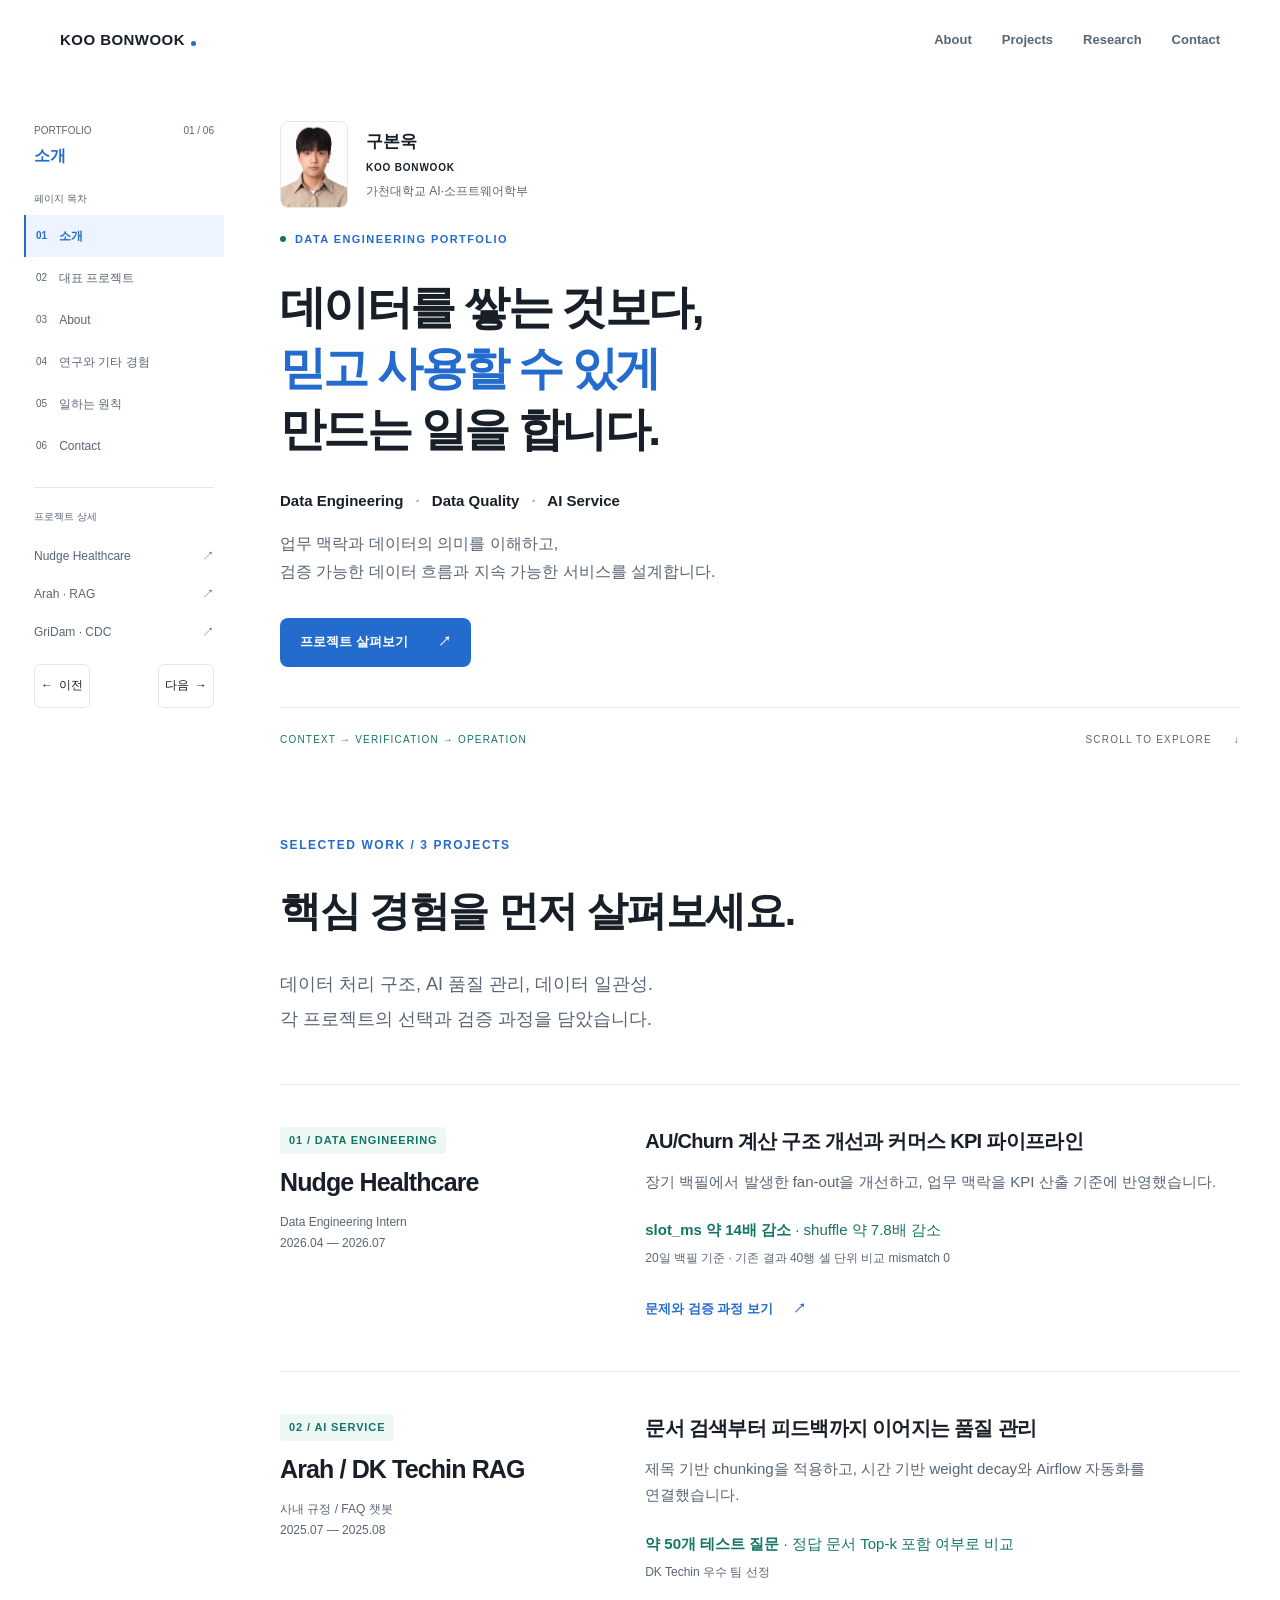
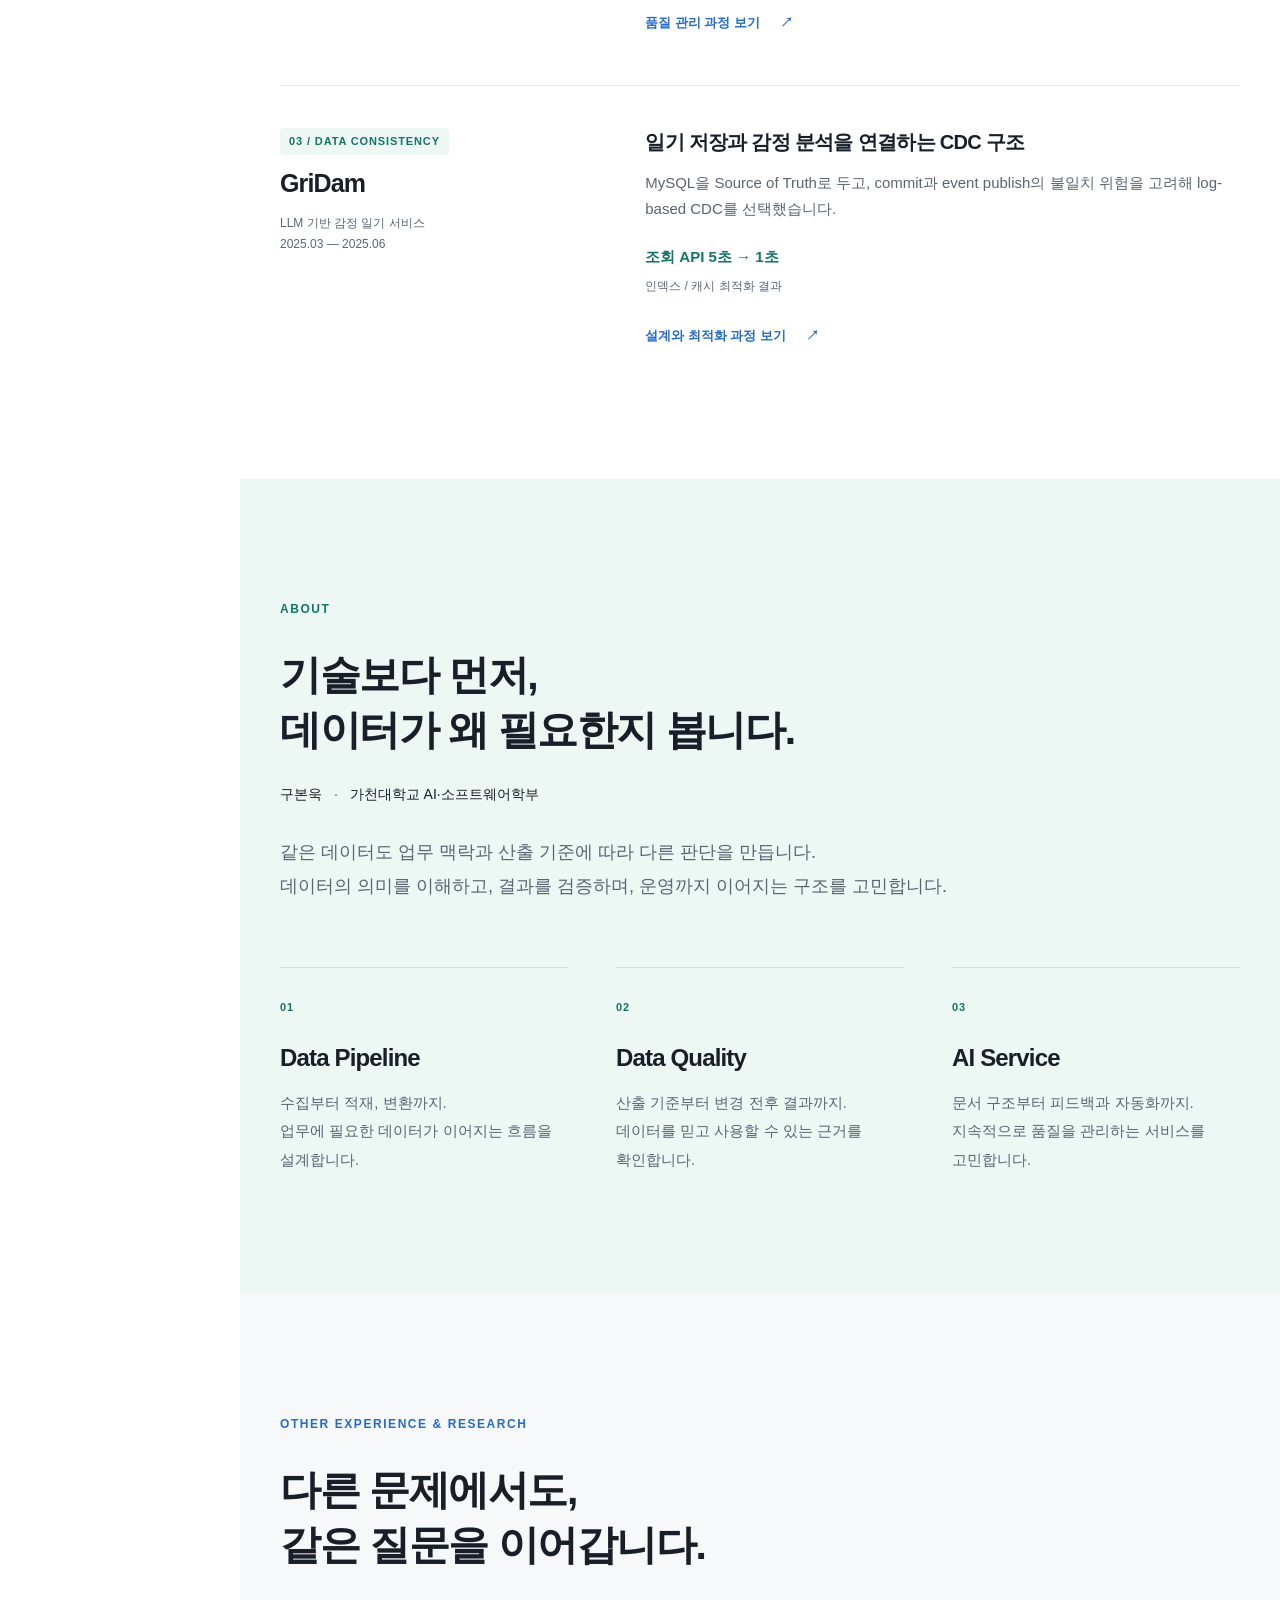
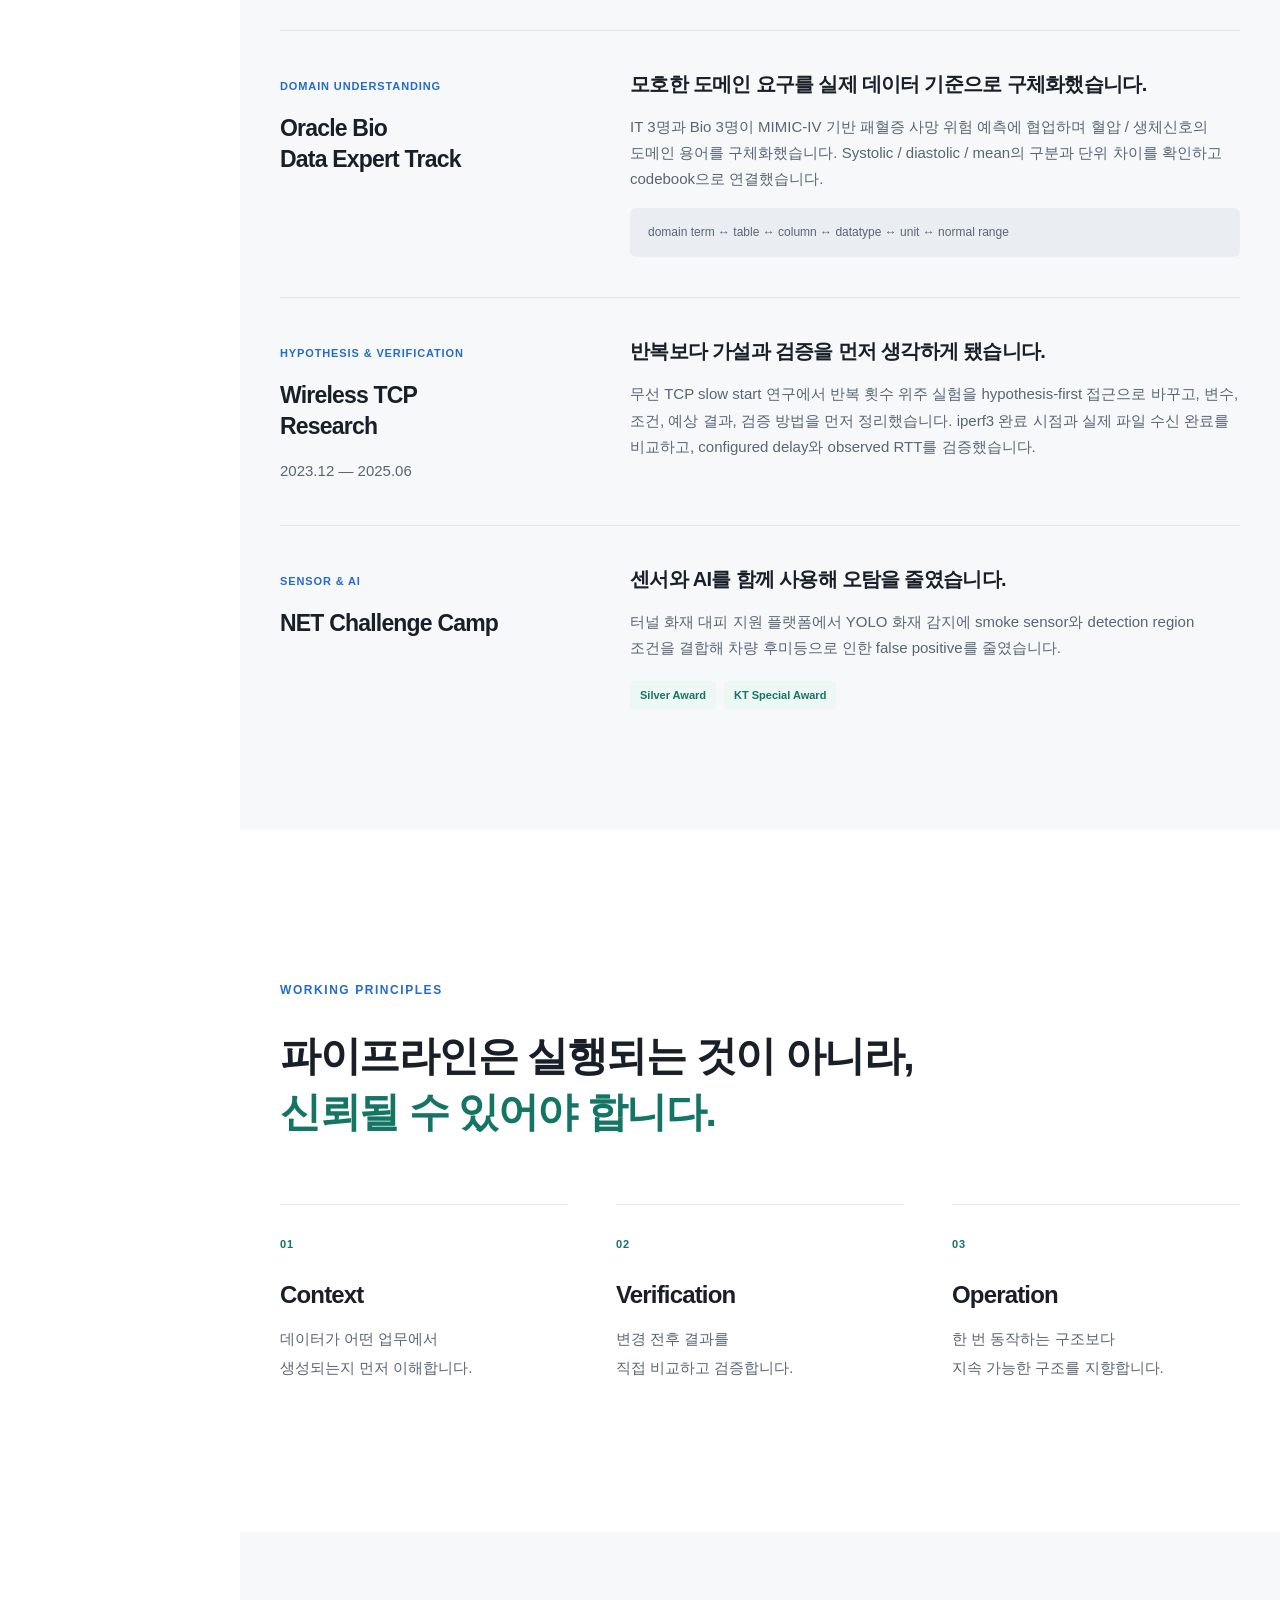
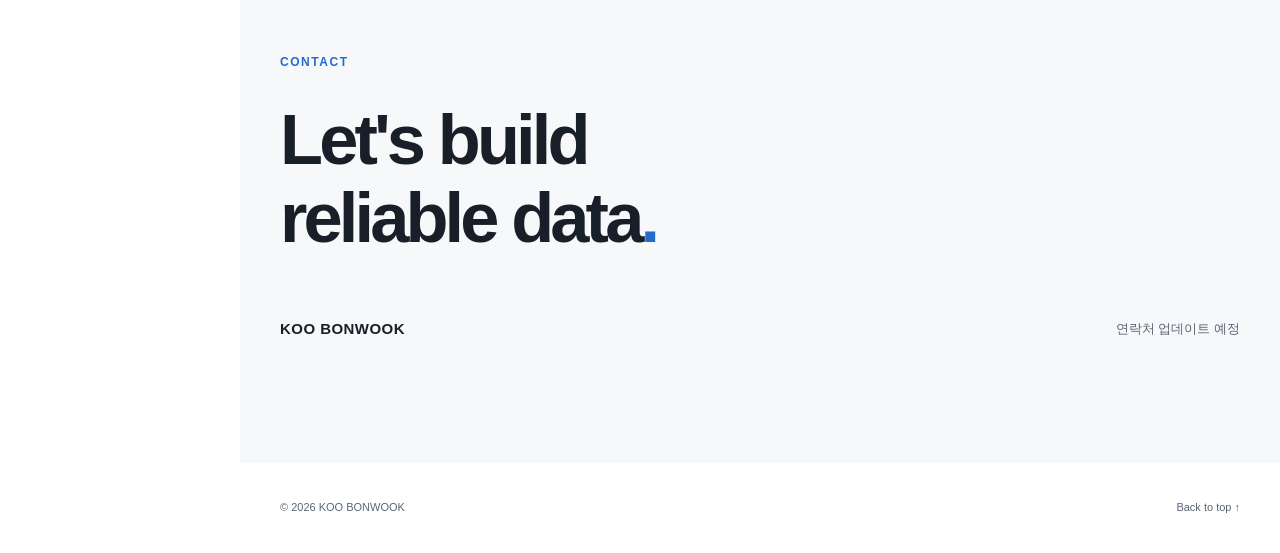
==== index.html @ 7488ea04 "4번째 배포" ====
<!doctype html>
<html lang="ko">
  <head>
    <meta charset="utf-8">
    <meta name="viewport" content="width=device-width, initial-scale=1">
    <title>KOO BONWOOK | Data Engineering Portfolio</title>
    <meta name="description" content="Data Engineering, Data Quality, AI Service를 중심으로 데이터 파이프라인과 AI 서비스를 설계한 구본욱의 포트폴리오입니다.">
    <meta name="theme-color" content="#ffffff">
    <meta property="og:type" content="website">
    <meta property="og:title" content="KOO BONWOOK | Data Engineering Portfolio">
    <meta property="og:description" content="Data Engineering, Data Quality, AI Service를 중심으로 데이터 파이프라인과 AI 서비스를 설계한 구본욱의 포트폴리오입니다.">
    <meta property="og:locale" content="ko_KR">
    <link rel="stylesheet" href="css/style.css?v=247e1e7e4f28">
    <script src="js/main.js?v=e27a1276fad0" defer></script>
  </head>
  <body class="home-page">
    <a class="skip-link" href="#main">본문으로 바로 가기</a>
    <header class="site-header">
      <div class="header-inner">
        <a class="wordmark" href="#home" aria-label="KOO BONWOOK 홈">KOO BONWOOK<span class="brand-dot" aria-hidden="true"></span></a>
        <button class="menu-toggle" type="button" aria-expanded="false" aria-controls="navigation" aria-label="메뉴 열기"><span></span><span></span></button>
        <nav id="navigation" aria-label="주 메뉴">
          <a href="#about">About</a><a href="#work">Projects</a><a href="#research">Research</a><a href="#contact">Contact</a>
        </nav>
      </div>
    </header>
    <aside class="reading-guide" aria-label="포트폴리오 목차" data-context="PORTFOLIO">
      <div class="reading-status">
        <span class="reading-caption">PORTFOLIO</span><span class="reading-count">01 / 06</span><strong class="reading-title">소개</strong>
      </div>
      <nav class="toc-navigation" aria-label="프로젝트와 본문 목차">
        <p class="toc-caption">페이지 목차</p>
        <ol class="toc-list">
          <li>
            <a href="#home" data-section data-label="소개" data-nav=""><span>01</span>소개</a>
          </li>
          <li>
            <a href="#work" data-section data-label="대표 프로젝트" data-nav="work"><span>02</span>대표 프로젝트</a>
          </li>
          <li>
            <a href="#about" data-section data-label="About" data-nav="about"><span>03</span>About</a>
          </li>
          <li>
            <a href="#research" data-section data-label="연구와 기타 경험" data-nav="research"><span>04</span>연구와 기타 경험</a>
          </li>
          <li>
            <a href="#principles" data-section data-label="일하는 원칙" data-nav=""><span>05</span>일하는 원칙</a>
          </li>
          <li>
            <a href="#contact" data-section data-label="Contact" data-nav="contact"><span>06</span>Contact</a>
          </li>
        </ol>
        <p class="toc-caption">프로젝트 상세</p>
        <ul class="project-navigation">
          <li>
            <a href="projects/nudge.html?v=da5307168902">Nudge Healthcare <span aria-hidden="true">↗</span></a>
          </li>
          <li>
            <a href="projects/arah.html?v=da5307168902">Arah · RAG <span aria-hidden="true">↗</span></a>
          </li>
          <li>
            <a href="projects/gridam.html?v=da5307168902">GriDam · CDC <span aria-hidden="true">↗</span></a>
          </li>
        </ul>
      </nav>
      <div class="reading-controls">
        <label class="sr-only" for="section-select">본문 목차 또는 다른 프로젝트로 이동</label>
        <select id="section-select">
          <optgroup label="현재 페이지">
            <option value="#home">01 / 소개</option>
            <option value="#work">02 / 대표 프로젝트</option>
            <option value="#about">03 / About</option>
            <option value="#research">04 / 연구와 기타 경험</option>
            <option value="#principles">05 / 일하는 원칙</option>
            <option value="#contact">06 / Contact</option>
          </optgroup>
          <optgroup label="프로젝트 이동">
            <option value="projects/nudge.html?v=da5307168902">Nudge Healthcare</option>
            <option value="projects/arah.html?v=da5307168902">Arah · RAG</option>
            <option value="projects/gridam.html?v=da5307168902">GriDam · CDC</option>
          </optgroup>
        </select>
        <div class="reading-pagination">
          <a class="reading-previous" href="#home" aria-disabled="true" tabindex="-1" aria-label="이전 항목 없음">← <span>이전</span></a><a class="reading-next" href="#work" aria-label="다음: 대표 프로젝트"><span>다음</span> →</a>
        </div>
      </div>
    </aside>
    <main id="main">
      <section class="hero container" id="home" aria-labelledby="hero-title">
        <div class="hero-content">
          <div class="hero-profile">
            <img class="profile-photo" src="assets/images/common/bonwook-profile.png" alt="구본욱 프로필 사진" width="1106" height="1422" fetchpriority="high">
            <div>
              <p class="profile-name">구본욱 <span>KOO BONWOOK</span></p><p class="profile-affiliation">가천대학교 AI·소프트웨어학부</p>
            </div>
          </div>
          <p class="eyebrow"><span class="status-dot" aria-hidden="true"></span> DATA ENGINEERING PORTFOLIO</p>
          <h1 id="hero-title">데이터를 쌓는 것보다,<br><span class="accent">믿고 사용할 수 있게</span><br>만드는 일을 합니다.</h1>
          <p class="hero-specialties">Data Engineering <span>·</span> Data Quality <span>·</span> AI Service</p>
          <p class="hero-description">업무 맥락과 데이터의 의미를 이해하고, <br>검증 가능한 데이터 흐름과 지속 가능한 서비스를 설계합니다.</p>
          <div class="hero-actions">
            <a class="button button-primary" href="#work">프로젝트 살펴보기 <span aria-hidden="true">↗</span></a><a class="button button-text" data-contact="github" hidden>GitHub <span aria-hidden="true">↗</span></a>
          </div>
        </div>
        <div class="hero-bottom">
          <span>CONTEXT → VERIFICATION → OPERATION</span><a href="#work" aria-label="대표 프로젝트로 이동">SCROLL TO EXPLORE <span aria-hidden="true">↓</span></a>
        </div>
      </section>
      <section class="section selected-work" id="work" aria-labelledby="work-title">
        <div class="container">
          <p class="eyebrow">SELECTED WORK / 3 PROJECTS</p><h2 id="work-title">핵심 경험을 먼저 살펴보세요.</h2><p class="section-intro">데이터 처리 구조, AI 품질 관리, 데이터 일관성.<br>각 프로젝트의 선택과 검증 과정을 담았습니다.</p>
          <article class="work-row" id="experience">
            <div class="work-identity">
              <span class="small-index">01 / DATA ENGINEERING</span><h3><a href="projects/nudge.html?v=da5307168902">Nudge Healthcare</a></h3><p>Data Engineering Intern<br>2026.04 — 2026.07</p>
            </div>
            <div class="work-summary">
              <h4>AU/Churn 계산 구조 개선과 커머스 KPI 파이프라인</h4><p>장기 백필에서 발생한 fan-out을 개선하고, 업무 맥락을 KPI 산출 기준에 반영했습니다.</p><p class="work-evidence"><strong>slot_ms 약 14배 감소</strong> · shuffle 약 7.8배 감소</p><p class="work-note">20일 백필 기준 · 기존 결과 40행 셀 단위 비교 mismatch 0</p><a class="detail-link" href="projects/nudge.html?v=da5307168902">문제와 검증 과정 보기 <span aria-hidden="true">↗</span></a>
            </div>
          </article>
          <article class="work-row" id="projects">
            <div class="work-identity">
              <span class="small-index">02 / AI SERVICE</span><h3><a href="projects/arah.html?v=da5307168902">Arah / DK Techin RAG</a></h3><p>사내 규정 / FAQ 챗봇<br>2025.07 — 2025.08</p>
            </div>
            <div class="work-summary">
              <h4>문서 검색부터 피드백까지 이어지는 품질 관리</h4><p>제목 기반 chunking을 적용하고, 시간 기반 weight decay와 Airflow 자동화를 연결했습니다.</p><p class="work-evidence"><strong>약 50개 테스트 질문</strong> · 정답 문서 Top-k 포함 여부로 비교</p><p class="work-note">DK Techin 우수 팀 선정</p><a class="detail-link" href="projects/arah.html?v=da5307168902">품질 관리 과정 보기 <span aria-hidden="true">↗</span></a>
            </div>
          </article>
          <article class="work-row" id="gridam">
            <div class="work-identity">
              <span class="small-index">03 / DATA CONSISTENCY</span><h3><a href="projects/gridam.html?v=da5307168902">GriDam</a></h3><p>LLM 기반 감정 일기 서비스<br>2025.03 — 2025.06</p>
            </div>
            <div class="work-summary">
              <h4>일기 저장과 감정 분석을 연결하는 CDC 구조</h4><p>MySQL을 Source of Truth로 두고, commit과 event publish의 불일치 위험을 고려해 log-based CDC를 선택했습니다.</p><p class="work-evidence"><strong>조회 API 5초 → 1초</strong></p><p class="work-note">인덱스 / 캐시 최적화 결과</p><a class="detail-link" href="projects/gridam.html?v=da5307168902">설계와 최적화 과정 보기 <span aria-hidden="true">↗</span></a>
            </div>
          </article>
        </div>
      </section>
      <section class="section section-soft" id="about" aria-labelledby="about-title">
        <div class="container reveal">
          <p class="eyebrow">ABOUT</p>
          <h2 id="about-title">기술보다 먼저,<br>데이터가 왜 필요한지 봅니다.</h2>
          <p class="profile-line">구본욱 <span>·</span> 가천대학교 AI·소프트웨어학부</p><p class="section-intro">같은 데이터도 업무 맥락과 산출 기준에 따라 다른 판단을 만듭니다.<br class="desktop-break"> 데이터의 의미를 이해하고, 결과를 검증하며, 운영까지 이어지는 구조를 고민합니다.</p>
          <div class="expertise-grid">
            <div class="expertise">
              <span class="small-index">01</span><h3>Data Pipeline</h3><p>수집부터 적재, 변환까지.<br>업무에 필요한 데이터가 이어지는 흐름을 설계합니다.</p>
            </div>
            <div class="expertise">
              <span class="small-index">02</span><h3>Data Quality</h3><p>산출 기준부터 변경 전후 결과까지.<br>데이터를 믿고 사용할 수 있는 근거를 확인합니다.</p>
            </div>
            <div class="expertise">
              <span class="small-index">03</span><h3>AI Service</h3><p>문서 구조부터 피드백과 자동화까지.<br>지속적으로 품질을 관리하는 서비스를 고민합니다.</p>
            </div>
          </div>
        </div>
      </section>
      <section class="section section-soft" id="research" aria-labelledby="research-title">
        <div class="container reveal">
          <p class="eyebrow">OTHER EXPERIENCE & RESEARCH</p><h2 id="research-title">다른 문제에서도,<br>같은 질문을 이어갑니다.</h2>
          <article class="research-row">
            <div>
              <span class="small-index">DOMAIN UNDERSTANDING</span><h3>Oracle Bio <br>Data Expert Track</h3>
            </div>
            <div>
              <h4>모호한 도메인 요구를 실제 데이터 기준으로 구체화했습니다.</h4><p>IT 3명과 Bio 3명이 MIMIC-IV 기반 패혈증 사망 위험 예측에 협업하며 혈압 / 생체신호의 도메인 용어를 구체화했습니다. Systolic / diastolic / mean의 구분과 단위 차이를 확인하고 codebook으로 연결했습니다.</p><p class="codebook">domain term ↔ table ↔ column ↔ datatype ↔ unit ↔ normal range</p>
            </div>
          </article>
          <article class="research-row" id="tcp">
            <div>
              <span class="small-index">HYPOTHESIS & VERIFICATION</span><h3>Wireless TCP <br>Research</h3><p class="date">2023.12 — 2025.06</p>
            </div>
            <div>
              <h4>반복보다 가설과 검증을 먼저 생각하게 됐습니다.</h4><p>무선 TCP slow start 연구에서 반복 횟수 위주 실험을 hypothesis-first 접근으로 바꾸고, 변수, 조건, 예상 결과, 검증 방법을 먼저 정리했습니다. iperf3 완료 시점과 실제 파일 수신 완료를 비교하고, configured delay와 observed RTT를 검증했습니다.</p>
            </div>
          </article>
          <article class="research-row" id="net">
            <div>
              <span class="small-index">SENSOR & AI</span><h3>NET Challenge Camp</h3>
            </div>
            <div>
              <h4>센서와 AI를 함께 사용해 오탐을 줄였습니다.</h4><p>터널 화재 대피 지원 플랫폼에서 YOLO 화재 감지에 smoke sensor와 detection region 조건을 결합해 차량 후미등으로 인한 false positive를 줄였습니다.</p>
              <div class="award-list">
                <span class="badge">Silver Award</span><span class="badge">KT Special Award</span>
              </div>
            </div>
          </article>
        </div>
      </section>
      <section class="section principles" id="principles" aria-labelledby="principles-title">
        <div class="container reveal">
          <p class="eyebrow">WORKING PRINCIPLES</p><h2 id="principles-title">파이프라인은 실행되는 것이 아니라,<br><span class="accent">신뢰될 수 있어야 합니다.</span></h2>
          <div class="expertise-grid">
            <div class="expertise">
              <span class="small-index">01</span><h3>Context</h3><p>데이터가 어떤 업무에서<br>생성되는지 먼저 이해합니다.</p>
            </div>
            <div class="expertise">
              <span class="small-index">02</span><h3>Verification</h3><p>변경 전후 결과를<br>직접 비교하고 검증합니다.</p>
            </div>
            <div class="expertise">
              <span class="small-index">03</span><h3>Operation</h3><p>한 번 동작하는 구조보다<br>지속 가능한 구조를 지향합니다.</p>
            </div>
          </div>
        </div>
      </section>
      <section class="section contact section-soft" id="contact" aria-labelledby="contact-title">
        <div class="container reveal">
          <p class="eyebrow">CONTACT</p><h2 id="contact-title">Let's build<br>reliable data<span class="accent">.</span></h2>
          <div class="contact-bottom">
            <p class="wordmark">KOO BONWOOK</p>
            <div class="contact-links">
              <a data-contact="github" hidden>GitHub ↗</a><a data-contact="email" hidden>Email ↗</a><a data-contact="blog" hidden>Blog ↗</a><p class="contact-pending">연락처 업데이트 예정</p>
            </div>
          </div>
        </div>
      </section>
    </main>
    <footer class="container site-footer">
      <span>© 2026 KOO BONWOOK</span><a href="#home">Back to top ↑</a>
    </footer>
  </body>
</html>
---- css/style.css ----
:root {
  --color-bg:#fff;
  --color-bg-soft:#f7f8fa;
  --color-text:#191f28;
  --color-text-secondary:#596575;
  --color-border:#e5e8eb;
  --color-accent:#246bce;
  --color-support:#147565;
  --color-support-soft:#edf7f3;
  --color-support-border:#c9e2d9;
  --content-width:1160px;
  --header-height:80px;
  --radius:12px;
  --font-sans:Pretendard,-apple-system,BlinkMacSystemFont,"Segoe UI","Noto Sans KR","Apple SD Gothic Neo","Malgun Gothic",sans-serif
}
* {
  box-sizing:border-box
}
html {
  scroll-behavior:smooth;
  scroll-padding-top:calc(var(--header-height) + var(--reader-height, 0px) + 24px)
}
body {
  margin:0;
  background:var(--color-bg);
  color:var(--color-text);
  font-family:var(--font-sans);
  line-height:1.75;
  word-break:keep-all;
  overflow-wrap:break-word;
  -webkit-font-smoothing:antialiased
}
a {
  color:inherit;
  text-decoration:none
}
button {
  font:inherit
}
a,button {
  -webkit-tap-highlight-color:transparent
}
a:focus-visible,button:focus-visible {
  outline:3px solid var(--color-accent);
  outline-offset:6px;
  border-radius:4px
}
[hidden] {
  display:none!important
}
h1,h2,h3,h4,p,figure {
  margin:0
}
h1,h2,h3,h4 {
  line-height:1.35;
  letter-spacing:-.035em
}
h2 {
  font-size:clamp(32px,3.2vw,46px);
  font-weight:750
}
h3 {
  font-size:25px
}
h4 {
  font-size:19px
}
p {
  color:var(--color-text-secondary)
}
.container {
  width:min(var(--content-width),calc(100% - 80px));
  margin-inline:auto
}
.section {
  padding:120px 0
}
.section-soft {
  background:var(--color-bg-soft)
}
.eyebrow {
  color:var(--color-accent);
  font-size:12px;
  font-weight:750;
  letter-spacing:.13em;
  margin-bottom:28px
}
.accent {
  color:var(--color-accent)
}
.skip-link {
  position:fixed;
  top:12px;
  left:12px;
  transform:translateY(-160%);
  z-index:100;
  background:white;
  padding:12px 20px
}
.skip-link:focus {
  transform:none
}
.site-header {
  position:sticky;
  top:0;
  z-index:20;
  background:rgba(255,255,255,.97);
  border-bottom:1px solid transparent;
  transition:border-color .2s
}
.site-header.is-scrolled {
  border-color:var(--color-border)
}
.header-inner {
  height:var(--header-height);
  width:min(var(--content-width),calc(100% - 80px));
  margin:auto;
  display:flex;
  justify-content:space-between;
  align-items:center;
  gap:20px
}
.wordmark {
  display:inline-flex;
  align-items:center;
  gap:6px;
  color:var(--color-text);
  font-size:15px;
  font-weight:800;
  letter-spacing:.03em
}
.brand-dot {
  width:5px;
  height:5px;
  background:var(--color-accent);
  border-radius:50%;
  align-self:flex-end;
  margin-bottom:7px
}
#navigation {
  display:flex;
  gap:30px
}
#navigation a {
  font-size:13px;
  font-weight:550;
  color:var(--color-text-secondary);
  padding:8px 0;
  position:relative
}
#navigation a:hover,#navigation a[aria-current] {
  color:var(--color-accent)
}
#navigation a[aria-current]::after {
  content:"";
  position:absolute;
  height:2px;
  bottom:0;
  left:0;
  right:0;
  background:var(--color-accent)
}
.menu-toggle {
  display:none
}
.hero {
  min-height: min(820px,82svh);
  display:flex;
  flex-direction:column;
  justify-content:space-between;
  padding-top:86px
}
.hero .eyebrow {
  display:flex;
  align-items:center;
  gap:9px;
  font-size:11px
}
.status-dot {
  width:6px;
  height:6px;
  border-radius:50%;
  background:var(--color-accent)
}
h1 {
  font-size:clamp(38px,4.15vw,60px);
  letter-spacing:-.055em;
  line-height:1.32;
  font-weight:780
}
.hero-specialties {
  font-size:15px;
  font-weight:650;
  margin-top:28px;
  color:var(--color-text)
}
.hero-specialties span {
  margin:0 8px;
  color:#a0a8b3
}
.hero-description {
  font-size:16px;
  margin-top:16px
}
.hero-actions {
  display:flex;
  gap:16px;
  margin-top:32px
}
.button {
  display:inline-flex;
  align-items:center;
  gap:30px;
  padding:13px 20px;
  border-radius:8px;
  font-size:13px;
  font-weight:650;
  transition:background .2s
}
.button-primary {
  color:white;
  background:var(--color-accent)
}
.button-primary:hover {
  background:#1957ac
}
.button-text:hover {
  background:var(--color-bg-soft)
}
.hero-bottom {
  display:flex;
  justify-content:space-between;
  gap:24px;
  border-top:1px solid var(--color-border);
  padding:23px 0;
  margin-top:64px;
  font-size:10px;
  letter-spacing:.12em;
  color:var(--color-text-secondary)
}
.hero-bottom a span {
  margin-left:18px
}
.section-intro {
  margin-top:28px;
  font-size:18px;
  line-height:1.9
}
.expertise-grid {
  display:grid;
  grid-template-columns:repeat(3,minmax(0,1fr));
  gap:48px;
  margin-top:64px
}
.expertise {
  border-top:1px solid var(--color-border);
  padding-top:24px
}
.small-index {
  color:var(--color-accent);
  font-size:11px;
  font-weight:650;
  letter-spacing:.08em
}
.expertise h3 {
  margin:22px 0 14px;
  font-size:24px
}
.expertise p {
  font-size:15px;
  line-height:1.9
}
.project-heading {
  display:flex;
  justify-content:space-between;
  align-items:center;
  gap:24px
}
.role {
  font-size:15px;
  margin-top:12px
}
.date {
  font-size:13px;
  white-space:nowrap
}
.project-statement {
  font-size:30px;
  color:var(--color-text);
  line-height:1.5;
  letter-spacing:-.04em;
  margin-top:40px
}
.visual-placeholder {
  margin:48px 0 64px;
  overflow:hidden;
  border:1px solid var(--color-border);
  border-radius:var(--radius);
  background:var(--color-bg-soft)
}
.section-soft .visual-placeholder {
  background:#eef1f5
}
.image-placeholder {
  min-height:310px;
  display:flex;
  flex-direction:column;
  align-items:center;
  justify-content:center;
  gap:14px;
  color:var(--color-text-secondary);
  font-size:12px;
  letter-spacing:.02em
}
.placeholder-symbol {
  font-size:25px;
  color:#8995a5;
  font-weight:300
}
.project-image {
  display:block;
  width:100%;
  height:auto
}
.compact {
  margin-bottom:0
}
.compact .image-placeholder {
  min-height:220px
}
.case-study+.case-study {
  border-top:1px solid var(--color-border);
  margin-top:72px;
  padding-top:64px
}
.case-heading .eyebrow {
  margin-bottom:13px
}
.case-details {
  margin:32px 0 0
}
.case-details>div {
  display:grid;
  grid-template-columns:185px 1fr;
  gap:24px;
  padding:15px 0
}
.case-details dt {
  font-size:13px;
  font-weight:650;
  color:var(--color-text-secondary)
}
.case-details dd {
  margin:0;
  font-size:16px
}
.metrics {
  display:grid;
  grid-template-columns:repeat(3,minmax(0,1fr));
  margin-top:36px;
  padding:36px 0;
  background:var(--color-support-soft);
  border-radius:var(--radius)
}
.metrics>div {
  padding:0 32px;
  border-right:1px solid var(--color-support-border)
}
.metrics>div:last-child {
  border:0
}
.metrics strong {
  font-size:64px;
  line-height:1.2;
  font-weight:750;
  letter-spacing:-.055em;
  color:var(--color-support)
}
.metrics strong span {
  font-size:42px
}
.metrics p {
  font-size:16px;
  font-weight:650;
  color:var(--color-text);
  margin:10px 0 6px
}
.metrics>div>span {
  font-size:12px;
  color:var(--color-text-secondary)
}
.case-lead {
  font-size:25px;
  color:var(--color-text);
  line-height:1.55;
  margin-top:28px;
  letter-spacing:-.035em
}
.flow {
  list-style:none;
  padding:0;
  margin:32px 0;
  display:grid;
  gap:26px
}
.flow-three {
  grid-template-columns:repeat(3,minmax(0,1fr))
}
.flow li {
  background:var(--color-bg-soft);
  border:1px solid var(--color-border);
  padding:20px 12px;
  position:relative;
  border-radius:6px;
  text-align:center;
  font-size:13px;
  font-weight:600;
  display:flex;
  flex-direction:column;
  justify-content:center
}
.flow li+li:before {
  content:"→";
  position:absolute;
  left:-22px;
  color:var(--color-text-secondary);
  font-weight:400
}
.flow li span {
  color:var(--color-text-secondary);
  font-weight:400
}
.text-columns {
  display:grid;
  grid-template-columns:1fr 1fr;
  gap:60px;
  margin-top:32px
}
.text-columns p {
  margin-top:12px;
  font-size:16px
}
.project-label {
  display:flex;
  align-items:center;
  gap:18px;
  flex-wrap:wrap;
  margin-top:28px
}
.project-label h3 {
  font-size:18px
}
.badge {
  font-size:11px;
  color:var(--color-support);
  background:var(--color-support-soft);
  padding:5px 10px;
  border-radius:4px;
  font-weight:650
}
.process-list {
  list-style:none;
  padding:0;
  margin:40px 0 0
}
.process-list li {
  display:grid;
  grid-template-columns:56px 1fr;
  gap:16px;
  border-top:1px solid var(--color-border);
  padding:25px 0
}
.process-list .small-index {
  padding-top:3px
}
.process-list h4 {
  font-size:19px
}
.process-list p {
  margin-top:8px;
  font-size:15px
}
.flow-title {
  margin-top:40px;
  font-size:18px
}
.flow-six {
  grid-template-columns:repeat(6,minmax(0,1fr));
  gap:24px
}
.result-strip {
  display:flex;
  align-items:center;
  justify-content:space-between;
  gap:32px;
  border-top:1px solid var(--color-border);
  padding-top:40px;
  margin-top:48px
}
.result-strip .eyebrow {
  margin-bottom:12px
}
.result-strip h3 {
  font-size:24px
}
.result-strip p:last-child {
  font-size:14px;
  margin-top:8px
}
.result-number {
  display:flex;
  gap:28px;
  align-items:center;
  font-size:48px;
  letter-spacing:-.05em;
  white-space:nowrap
}
.result-number>span:first-child {
  color:var(--color-text-secondary)
}
.result-number .result-arrow {
  font-size:30px;
  color:#8995a5
}
.result-number strong {
  font-size:64px;
  color:var(--color-accent);
  font-weight:750
}
.metric-note {
  font-size:12px;
  margin-top:24px
}
.research-row {
  display:grid;
  grid-template-columns:300px 1fr;
  gap:50px;
  border-top:1px solid var(--color-border);
  padding:40px 0
}
.research-row:first-of-type {
  margin-top:56px
}
.research-row:last-child {
  padding-bottom:0
}
.research-row h3 {
  font-size:23px;
  margin-top:14px
}
.research-row h4 {
  font-size:20px
}
.research-row p {
  font-size:15px;
  margin-top:16px
}
.research-row .codebook {
  font-size:12px;
  background:#eaeef3;
  padding:14px 18px;
  border-radius:6px;
  overflow-wrap:anywhere;
  word-break:normal
}
.award-list {
  display:flex;
  flex-wrap:wrap;
  gap:8px;
  margin-top:20px
}
.principles {
  padding:150px 0
}
.contact h2 {
  font-size:clamp(48px,5.5vw,78px);
  letter-spacing:-.055em;
  line-height:1.1
}
.contact-bottom {
  display:flex;
  align-items:center;
  justify-content:space-between;
  gap:30px;
  margin-top:60px
}
.contact-links {
  display:flex;
  gap:28px;
  font-size:14px
}
.contact-links a:hover {
  color:var(--color-accent)
}
.contact-pending {
  font-size:13px
}
.site-footer {
  display:flex;
  align-items:center;
  justify-content:space-between;
  gap:24px;
  min-height:90px;
  font-size:11px;
  color:var(--color-text-secondary)
}
.reveal.is-pending {
  opacity:0;
  transform:translateY(16px)
}
.reveal {
  transition:opacity .55s ease,transform .55s ease
}
@media(min-width:901px) {
  .flow-six {
    grid-template-columns:repeat(6,minmax(0,1fr))
  }
}
@media(max-width:900px) {
  :root {
    --header-height:72px
  }
  .container,.header-inner {
    width:calc(100% - 48px)
  }
  #navigation {
    gap:20px
  }
  .hero {
    padding-top:66px;
    min-height:740px
  }
  .section {
    padding:88px 0
  }
  .expertise-grid {
    gap:24px
  }
  .project-statement {
    font-size:27px
  }
  .research-row {
    grid-template-columns:220px 1fr;
    gap:30px
  }
  .metrics>div {
    padding:0 22px
  }
  .metrics strong {
    font-size:54px
  }
  .flow-six {
    grid-template-columns:1fr
  }
  .flow-six li+li:before {
    content:"↓";
    left:50%;
    top:-25px;
    transform:translateX(-50%)
  }
  .flow-six li {
    padding:12px
  }
  .image-placeholder {
    min-height:260px
  }
  .principles {
    padding:110px 0
  }
}
@media(max-width:600px) {
  :root {
    --header-height:64px
  }
  .container,.header-inner {
    width:calc(100% - 40px)
  }
  .header-inner {
    flex-wrap:wrap;
    height:auto;
    min-height:var(--header-height)
  }
  .wordmark {
    font-size:13px
  }
  .js .menu-toggle {
    display:flex;
    flex-direction:column;
    align-items:center;
    justify-content:center;
    gap:6px;
    width:44px;
    height:44px;
    background:none;
    border:0;
    cursor:pointer
  }
  .menu-toggle span {
    display:block;
    width:20px;
    height:2px;
    background:var(--color-text);
    transition:transform .2s
  }
  .menu-toggle[aria-expanded=true] span:first-child {
    transform:translateY(4px) rotate(45deg)
  }
  .menu-toggle[aria-expanded=true] span:last-child {
    transform:translateY(-4px) rotate(-45deg)
  }
  #navigation {
    width:100%;
    gap:18px;
    flex-wrap:wrap;
    padding:0 0 18px
  }
  #navigation a {
    font-size:12px
  }
  .js #navigation {
    display:none
  }
  .js #navigation.is-open {
    display:flex;
    flex-direction:column;
    gap:0;
    padding-bottom:16px
  }
  .js #navigation a {
    padding:12px 0;
    font-size:15px
  }
  .js #navigation a[aria-current]::after {
    display:none
  }
  .hero {
    min-height:690px;
    padding-top:56px
  }
  .hero .eyebrow {
    font-size:9px;
    margin-bottom:26px
  }
  h1 {
    font-size:clamp(31px,8.25vw,46px);
    letter-spacing:-.055em
  }
  h2 {
    font-size:31px;
    line-height:1.4
  }
  .hero-specialties {
    font-size:11px;
    margin-top:26px
  }
  .hero-specialties span {
    margin:0 3px
  }
  .hero-description {
    font-size:14px;
    line-height:1.85
  }
  .hero-description br {
    display:none
  }
  .hero-actions {
    gap:8px;
    margin-top:28px
  }
  .button {
    font-size:12px;
    padding:13px 16px;
    gap:20px
  }
  .hero-bottom {
    margin-top:56px;
    font-size:8px;
    gap:14px;
    letter-spacing:.04em
  }
  .hero-bottom>span {
    max-width:145px
  }
  .hero-bottom a {
    align-self:center
  }
  .hero-bottom a span {
    margin-left:6px
  }
  .section {
    padding:72px 0
  }
  .eyebrow {
    font-size:10px;
    margin-bottom:22px
  }
  .section-intro {
    font-size:16px;
    margin-top:24px
  }
  .desktop-break {
    display:none
  }
  .expertise-grid {
    grid-template-columns:1fr;
    gap:28px;
    margin-top:40px
  }
  .expertise {
    padding-top:18px
  }
  .expertise h3 {
    margin:10px 0;
    font-size:22px
  }
  .project-heading {
    display:block
  }
  .date {
    margin-top:18px;
    font-size:12px
  }
  .project-statement {
    font-size:24px;
    margin-top:28px
  }
  .visual-placeholder {
    margin:32px 0 40px
  }
  .image-placeholder {
    min-height:200px
  }
  .compact .image-placeholder {
    min-height:170px
  }
  .case-heading h3 {
    font-size:23px
  }
  .case-details {
    margin-top:24px
  }
  .case-details>div {
    grid-template-columns:1fr;
    gap:6px;
    padding:12px 0
  }
  .case-details dd {
    font-size:15px
  }
  .case-details dt {
    font-size:12px
  }
  .metrics {
    grid-template-columns:1fr;
    padding:8px 24px
  }
  .metrics>div {
    padding:24px 0;
    border-right:0;
    border-bottom:1px solid var(--color-border)
  }
  .metrics strong {
    font-size:54px
  }
  .metrics strong span {
    font-size:34px
  }
  .metrics p {
    margin:6px 0 4px
  }
  .case-study+.case-study {
    margin-top:44px;
    padding-top:40px
  }
  .case-lead {
    font-size:22px
  }
  .flow-three {
    grid-template-columns:1fr;
    gap:24px
  }
  .flow-three li+li:before {
    content:"↓";
    left:50%;
    top:-25px;
    transform:translateX(-50%)
  }
  .flow li {
    padding:14px
  }
  .text-columns {
    grid-template-columns:1fr;
    gap:24px
  }
  .text-columns p {
    font-size:15px
  }
  .process-list li {
    grid-template-columns:30px 1fr;
    gap:12px;
    padding:22px 0
  }
  .process-list h4 {
    font-size:18px
  }
  .process-list p {
    font-size:14px
  }
  .result-strip {
    align-items:flex-start;
    flex-direction:column;
    gap:20px;
    padding-top:28px;
    margin-top:32px
  }
  .result-number {
    font-size:40px
  }
  .result-number strong {
    font-size:56px
  }
  .research-row {
    grid-template-columns:1fr;
    gap:22px;
    padding:32px 0
  }
  .research-row h3 br {
    display:none
  }
  .research-row h3 {
    font-size:23px;
    margin-top:10px
  }
  .research-row h4 {
    font-size:19px
  }
  .research-row:first-of-type {
    margin-top:40px
  }
  .principles {
    padding:90px 0
  }
  .contact h2 {
    font-size:51px
  }
  .contact-bottom {
    align-items:flex-start;
    flex-direction:column;
    gap:24px;
    margin-top:40px
  }
  .site-footer {
    font-size:10px;
    min-height:80px
  }
}
@media(prefers-reduced-motion:reduce) {
  html {
    scroll-behavior:auto
  }
  *,*::before,*::after {
    transition:none!important;
    animation:none!important
  }
  .reveal.is-pending {
    opacity:1;
    transform:none
  }
}
.profile-line {
  margin-top:24px;
  font-size:14px;
  color:var(--color-text)
}
.profile-line span {
  color:var(--color-text-secondary);
  margin:0 8px
}

/* Reading guide: a persistent project index, compact on smaller screens. */
.sr-only {
  position: absolute;
  width: 1px;
  height: 1px;
  padding: 0;
  margin: -1px;
  overflow: hidden;
  clip-path: inset(50%);
  white-space: nowrap;
}
.hero-profile {
  display: flex;
  align-items: center;
  gap: 18px;
  margin-bottom: 30px;
}
.profile-photo {
  display: block;
  width: 68px;
  height: auto;
  border: 1px solid var(--color-border);
  border-radius: 8px;
}
.profile-name { color: var(--color-text); font-size: 17px; font-weight: 700; }
.profile-name span { display: block; font-size: 10px; letter-spacing: .08em; margin-top: 2px; }
.profile-affiliation { font-size: 12px; margin-top: 5px; }
.reading-guide {
  z-index: 15;
  background: var(--color-bg);
  border-bottom: 1px solid var(--color-border);
  padding: 14px 24px;
}
.reading-status {
  display: grid;
  grid-template-columns: 1fr auto;
  gap: 2px 12px;
}
.reading-caption, .reading-count { font-size: 10px; color: var(--color-text-secondary); }
.reading-count { font-variant-numeric: tabular-nums; }
.reading-title { grid-column: 1 / -1; font-size: 15px; color: var(--color-accent); }
.toc-navigation { display: block; padding: 0; width: auto; }
.toc-list { list-style: none; margin: 22px 0; padding: 0; }
.toc-list a {
  display: flex;
  align-items: center;
  gap: 12px;
  min-height: 42px;
  padding: 8px 10px;
  font-size: 12px;
  color: var(--color-text-secondary);
  border-left: 2px solid transparent;
}
.toc-list a span { font-size: 10px; font-variant-numeric: tabular-nums; }
.toc-list a:hover { background: var(--color-bg-soft); color: var(--color-accent); }
.toc-list a[aria-current] {
  color: var(--color-accent);
  background: #edf4ff;
  border-left-color: var(--color-accent);
  font-weight: 700;
}
.reading-controls { display: none; }
.js .reading-controls { display: flex; gap: 12px; align-items: center; }
.reading-pagination { display: flex; gap: 8px; }
.reading-pagination a {
  display: inline-flex;
  align-items: center;
  justify-content: center;
  gap: 6px;
  min-width: 56px;
  min-height: 44px;
  font-size: 12px;
  border: 1px solid var(--color-border);
  border-radius: 6px;
}
.reading-pagination a:hover { background: var(--color-bg-soft); }
.reading-pagination a[aria-disabled="true"] { opacity: .35; cursor: default; }
#section-select {
  min-width: 0;
  min-height: 44px;
  flex: 1;
  border: 1px solid var(--color-border);
  border-radius: 6px;
  padding: 8px;
  background: var(--color-bg);
  color: var(--color-text);
  font: inherit;
  font-size: 12px;
}
#section-select:focus-visible { outline: 3px solid var(--color-accent); outline-offset: 3px; }
@media (min-width: 1280px) {
  main, .site-footer { padding-left: 240px; }
  main .container { width: min(var(--content-width), calc(100% - 80px)); }
  .site-footer { width: calc(100% - 80px); }
  .hero { padding-top: 48px; }
  h1 { font-size: clamp(42px, 3.6vw, 58px); }
  .reading-guide {
    position: fixed;
    top: calc(var(--header-height) + 24px);
    left: 24px;
    bottom: 24px;
    width: 200px;
    padding: 18px 0;
    border-bottom: 0;
    overflow-y: auto;
  }
  .reading-status { padding: 0 10px; }
  .reading-title { font-size: 16px; }
  .reading-controls { padding: 0 10px; }
  #section-select { display: none; }
  .reading-pagination { width: 100%; justify-content: space-between; }
}
@media (max-width: 1279px) {
  .js { --reader-height: 122px; }
  .js .reading-guide { position: sticky; top: var(--header-height); height: var(--reader-height); }
  .js .toc-navigation { display: none; }
  .reading-status { margin-bottom: 8px; }
  .toc-list { display: flex; flex-wrap: wrap; gap: 8px; }
  .hero { padding-top: 40px; }
}
@media (max-width: 600px) {
  .reading-guide { padding: 12px 20px; }
  .reading-caption, .reading-count { font-size: 9px; }
  .reading-title { font-size: 14px; }
  .reading-pagination a { min-width: 44px; }
  .reading-pagination span { display: none; }
  .hero-profile { gap: 14px; margin-bottom: 26px; }
  .profile-photo { width: 54px; }
  .profile-name { font-size: 15px; }
  .profile-affiliation { font-size: 11px; }
}

/* A short overview leads to self-contained project case studies. */
.home-page .hero { min-height: 620px; padding-top: 40px; }
.home-page .hero-profile { margin-bottom: 22px; }
.home-page .hero-bottom { margin-top: 40px; }
.selected-work { padding-top: 64px; }
.work-row {
  display: grid;
  grid-template-columns: minmax(220px, .8fr) minmax(0, 1.5fr);
  gap: 48px;
  padding: 40px 0;
  border-top: 1px solid var(--color-border);
}
.work-row:first-of-type { margin-top: 48px; }
.work-row:last-child { padding-bottom: 0; }
.work-identity h3 { margin: 12px 0; font-size: 25px; }
.work-identity a:hover { color: var(--color-accent); }
.work-identity p { font-size: 12px; }
.work-summary h4 { font-size: 20px; line-height: 1.6; }
.work-summary > p { margin-top: 12px; font-size: 15px; }
.work-summary .work-evidence { margin-top: 22px; color: var(--color-support); }
.work-summary .work-note { font-size: 12px; margin-top: 5px; }
.detail-link {
  display: inline-flex;
  align-items: center;
  gap: 20px;
  min-height: 44px;
  margin-top: 18px;
  font-size: 13px;
  font-weight: 650;
  color: var(--color-accent);
}
.detail-link:hover { text-decoration: underline; text-underline-offset: 5px; }
.toc-caption { margin: 20px 10px 8px; font-size: 10px; color: var(--color-text-secondary); }
.toc-list + .toc-caption {
  border-top: 1px solid var(--color-border);
  padding-top: 20px;
}
.toc-list { margin: 8px 0 20px; }
.project-navigation { list-style: none; margin: 12px 0; padding: 0; }
.project-navigation a {
  display: flex;
  justify-content: space-between;
  align-items: center;
  min-height: 38px;
  padding: 6px 10px;
  font-size: 12px;
  color: var(--color-text-secondary);
}
.project-navigation a:hover, .project-navigation a[aria-current] { color: var(--color-accent); }
.project-navigation a[aria-current] { font-weight: 750; }
.back-to-work { display: inline-flex; align-items: center; min-height: 44px; font-size: 12px; color: var(--color-text-secondary); }
.back-to-work:hover { color: var(--color-accent); }
.reading-guide .back-to-work { margin: 12px 10px 0; font-size: 11px; }
.project-page .reading-caption { color: var(--color-text); font-weight: 650; }
.project-page .toc-list a { font-size: 11px; gap: 8px; }
.project-overview { padding: 32px 0 64px; }
.project-overview .back-to-work { margin-bottom: 32px; }
.project-overview .eyebrow { margin-bottom: 20px; }
.project-overview h1 { font-size: clamp(36px, 4vw, 54px); }
.project-overview .project-statement { margin-top: 22px; font-size: 26px; }
.project-facts { display: flex; flex-wrap: wrap; gap: 24px 64px; margin: 28px 0 0; }
.project-facts dt { font-size: 11px; color: var(--color-text-secondary); }
.project-facts dd { margin: 6px 0 0; font-size: 14px; }
.outcome-summary { margin-top: 36px; padding: 28px 32px; background: var(--color-support-soft); border-radius: var(--radius); }
.outcome-summary > strong { font-size: 30px; letter-spacing: -.03em; color: var(--color-support); }
.outcome-summary p { margin: 8px 0 14px; font-size: 15px; }
.outcome-context { font-size: 12px; color: var(--color-text-secondary); }
.detail-section { padding: 64px 0; border-top: 1px solid var(--color-border); }
.detail-section h2 { font-size: 32px; line-height: 1.5; max-width: 850px; }
.detail-section .eyebrow { margin-bottom: 18px; }
.detail-copy { margin-top: 24px; max-width: 850px; font-size: 17px; line-height: 1.9; }
.detail-section .visual-placeholder { margin-bottom: 0; }
.decision-part { margin-top: 32px; max-width: 850px; }
.stage-label { font-size: 10px; font-weight: 650; letter-spacing: .08em; color: var(--color-accent); }
.decision-part h3 { font-size: 21px; margin-top: 8px; }
.decision-part > p:last-child { margin-top: 12px; font-size: 16px; line-height: 1.9; }
.detail-section .process-list h3 { font-size: 20px; }
.project-pager { display: grid; grid-template-columns: 1fr 1fr; gap: 28px; border-top: 1px solid var(--color-border); padding: 36px 0 64px; }
.project-pager a { display: flex; flex-direction: column; gap: 10px; padding: 12px 0; }
.project-pager a:last-child { text-align: right; }
.project-pager span { font-size: 11px; color: var(--color-text-secondary); }
.project-pager strong { font-size: 17px; font-weight: 650; }
.project-pager a:hover strong { color: var(--color-accent); }
@media (max-width: 900px) {
  .work-row { grid-template-columns: minmax(180px, .8fr) minmax(0, 1.3fr); gap: 28px; }
  .work-identity h3 { font-size: 22px; }
}
@media (max-width: 600px) {
  .home-page .hero { min-height: 620px; padding-top: 32px; }
  .work-row { grid-template-columns: 1fr; gap: 24px; padding: 32px 0; }
  .selected-work { padding-top: 56px; }
  .work-row:first-of-type { margin-top: 32px; }
  .work-summary h4 { font-size: 19px; }
  .project-overview { padding: 20px 0 44px; }
  .project-overview .back-to-work { margin-bottom: 20px; }
  .project-overview h1 { font-size: 35px; }
  .project-overview .project-statement { font-size: 22px; }
  .project-facts { gap: 18px; flex-direction: column; }
  .project-facts dd { font-size: 13px; }
  .outcome-summary { padding: 22px; }
  .outcome-summary > strong { font-size: 25px; }
  .outcome-summary p { font-size: 14px; }
  .detail-section { padding: 44px 0; }
  .detail-section h2 { font-size: 26px; }
  .detail-copy { font-size: 15px; }
  .decision-part h3 { font-size: 19px; }
  .decision-part > p:last-child { font-size: 15px; }
  .project-pager { gap: 16px; }
  .project-pager strong { font-size: 14px; }
}

/* Blue guides navigation; teal highlights areas of expertise and evidence. */
.status-dot { background: var(--color-support); }
.hero-bottom > span { color: var(--color-support); }
.work-identity > .small-index {
  display: inline-block;
  padding: 4px 9px;
  border-radius: 4px;
  color: var(--color-support);
  background: var(--color-support-soft);
}
.home-page #about { background: var(--color-support-soft); }
.home-page #about .eyebrow,
.home-page #about .small-index,
.principles .accent,
.principles .small-index,
.evidence-section > .eyebrow,
.evidence-section .stage-label { color: var(--color-support); }
.home-page #about .expertise { border-color: var(--color-support-border); }
.evidence-section { border-top-color: var(--color-support-border); }
@media (max-width: 600px) {
  .metrics > div { border-bottom-color: var(--color-support-border); }
}
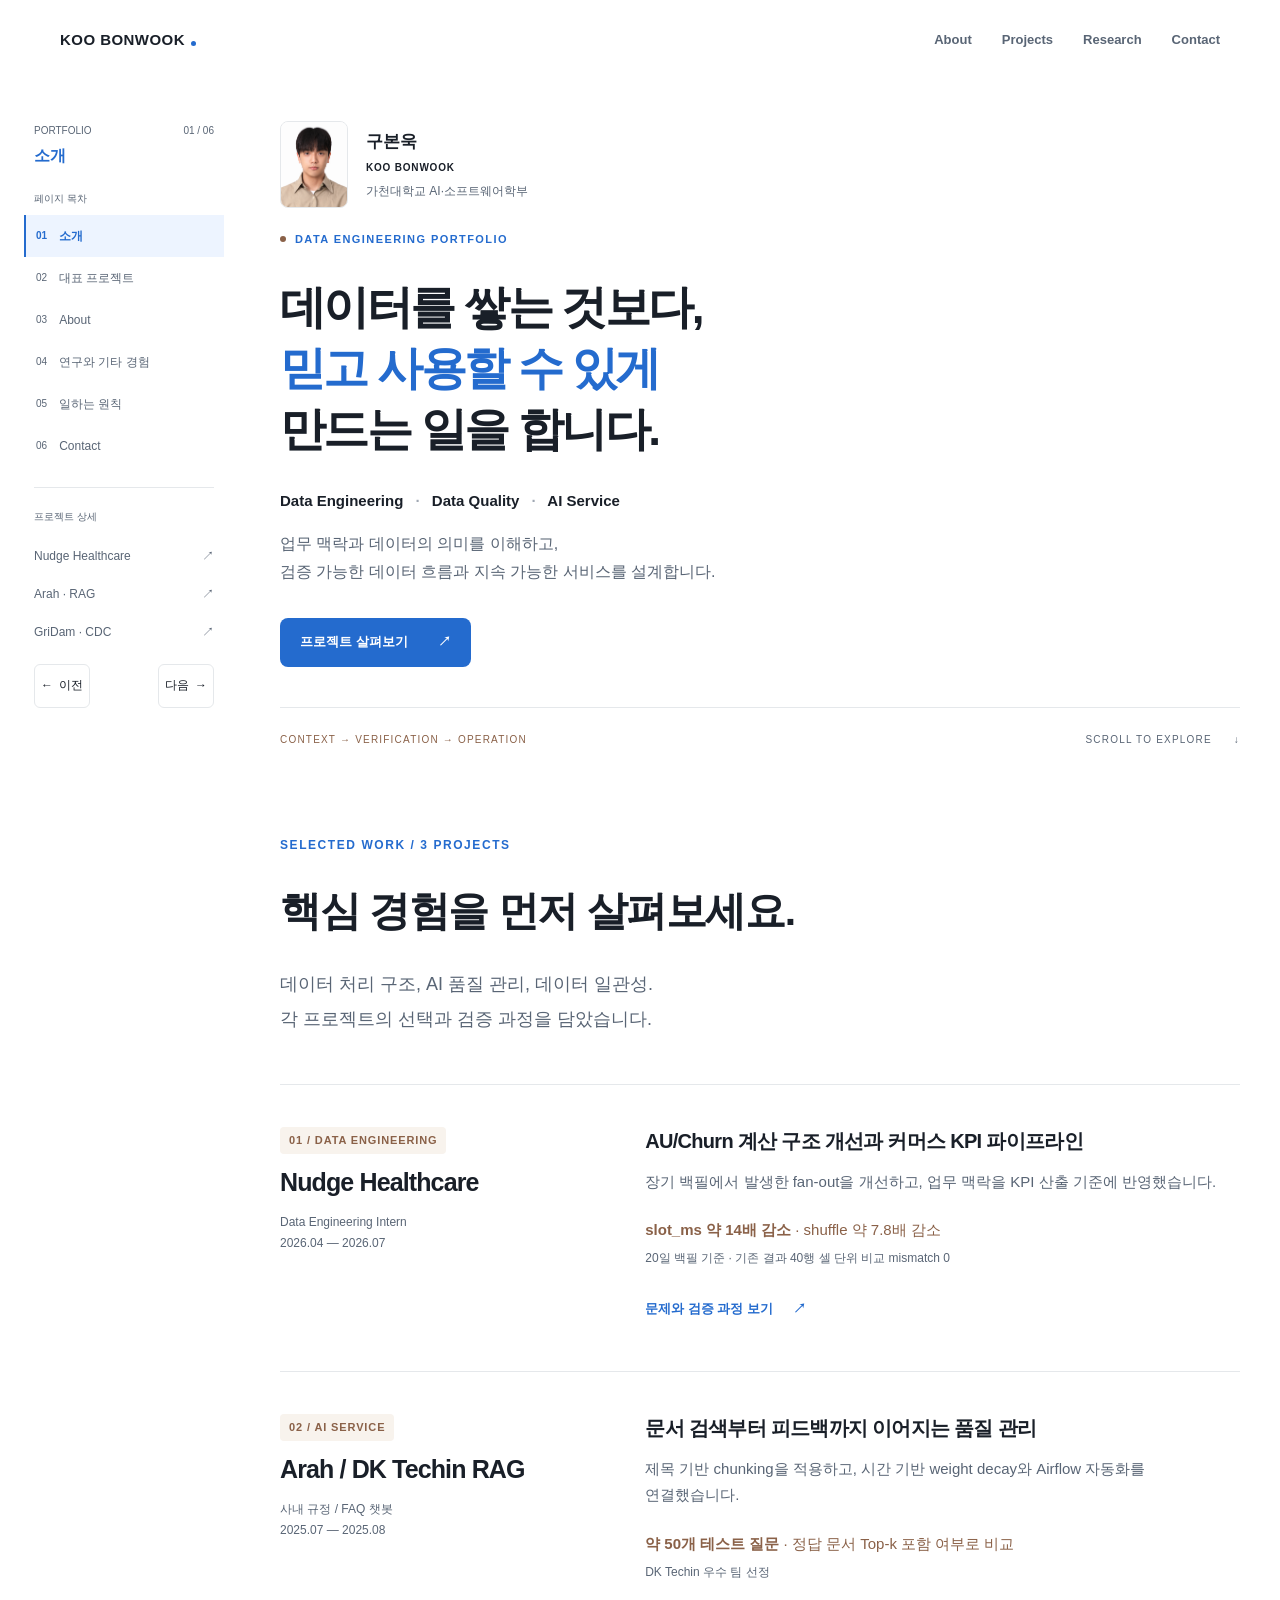
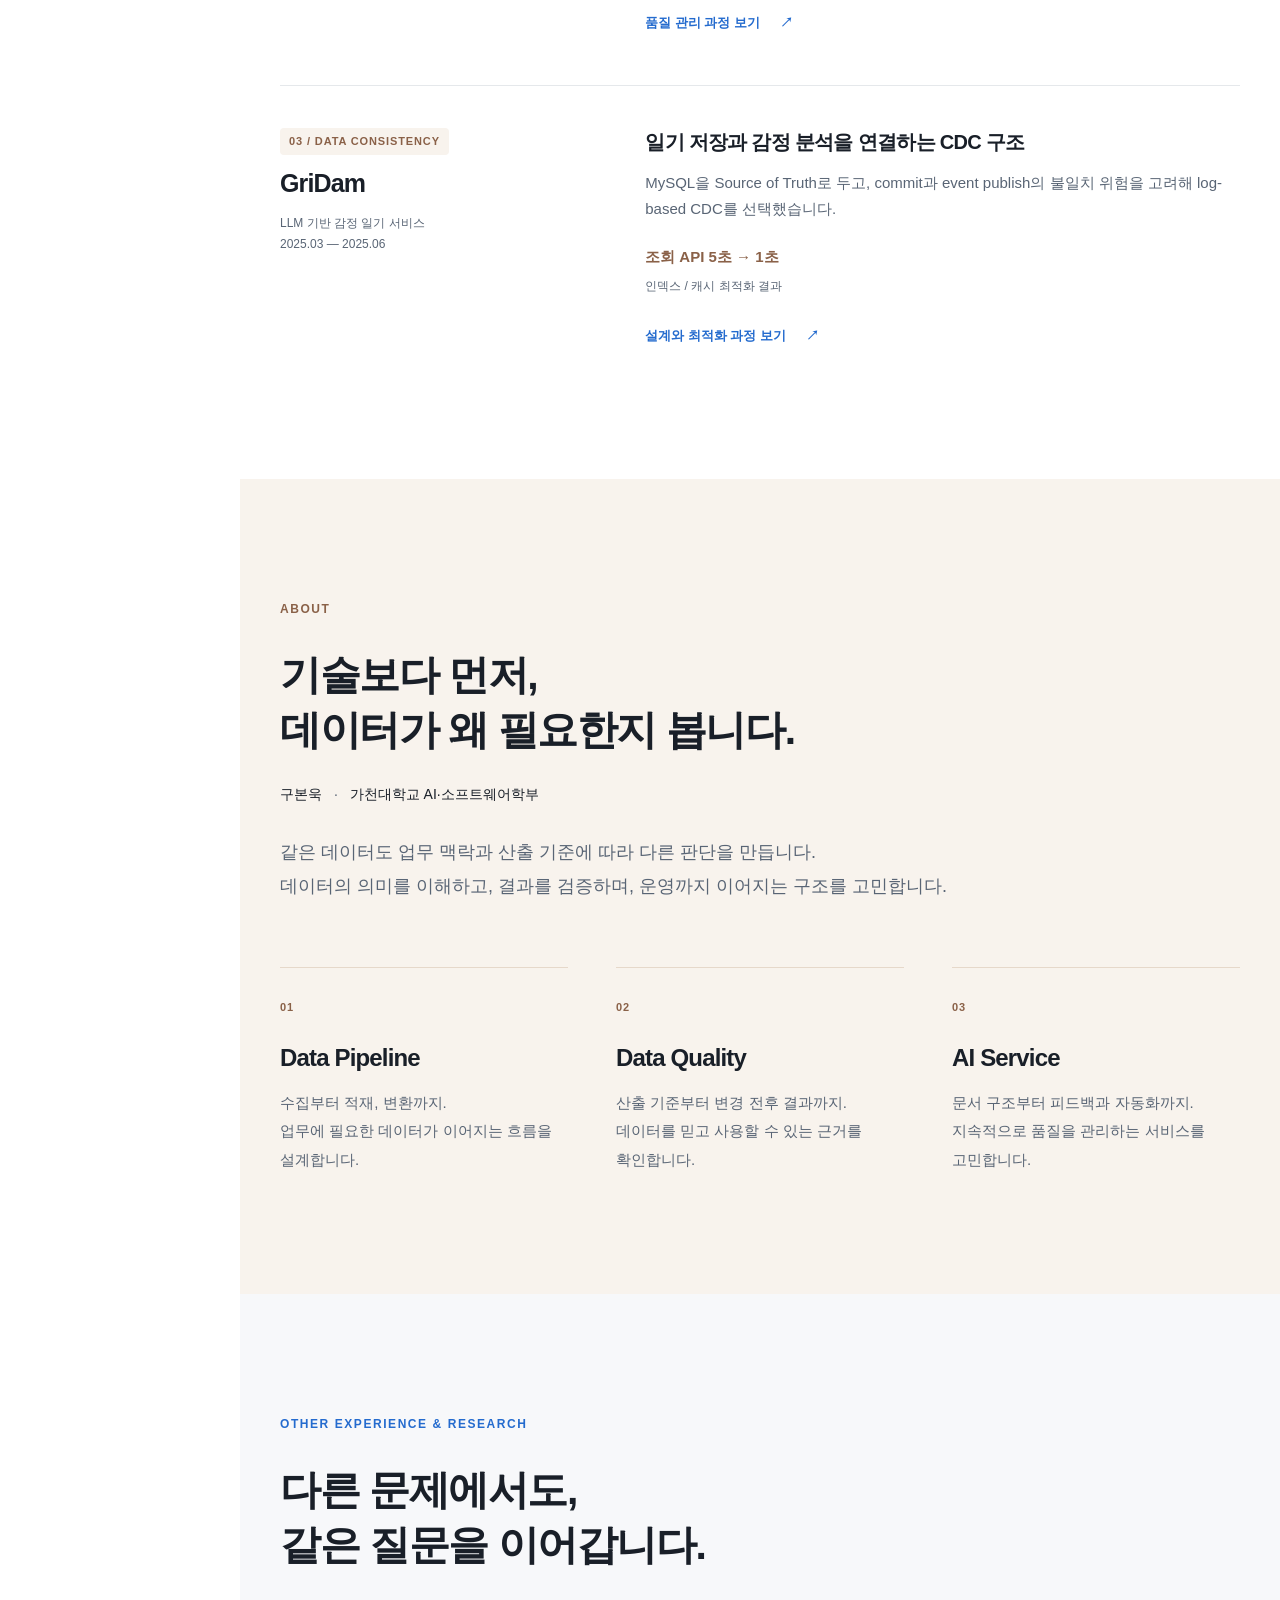
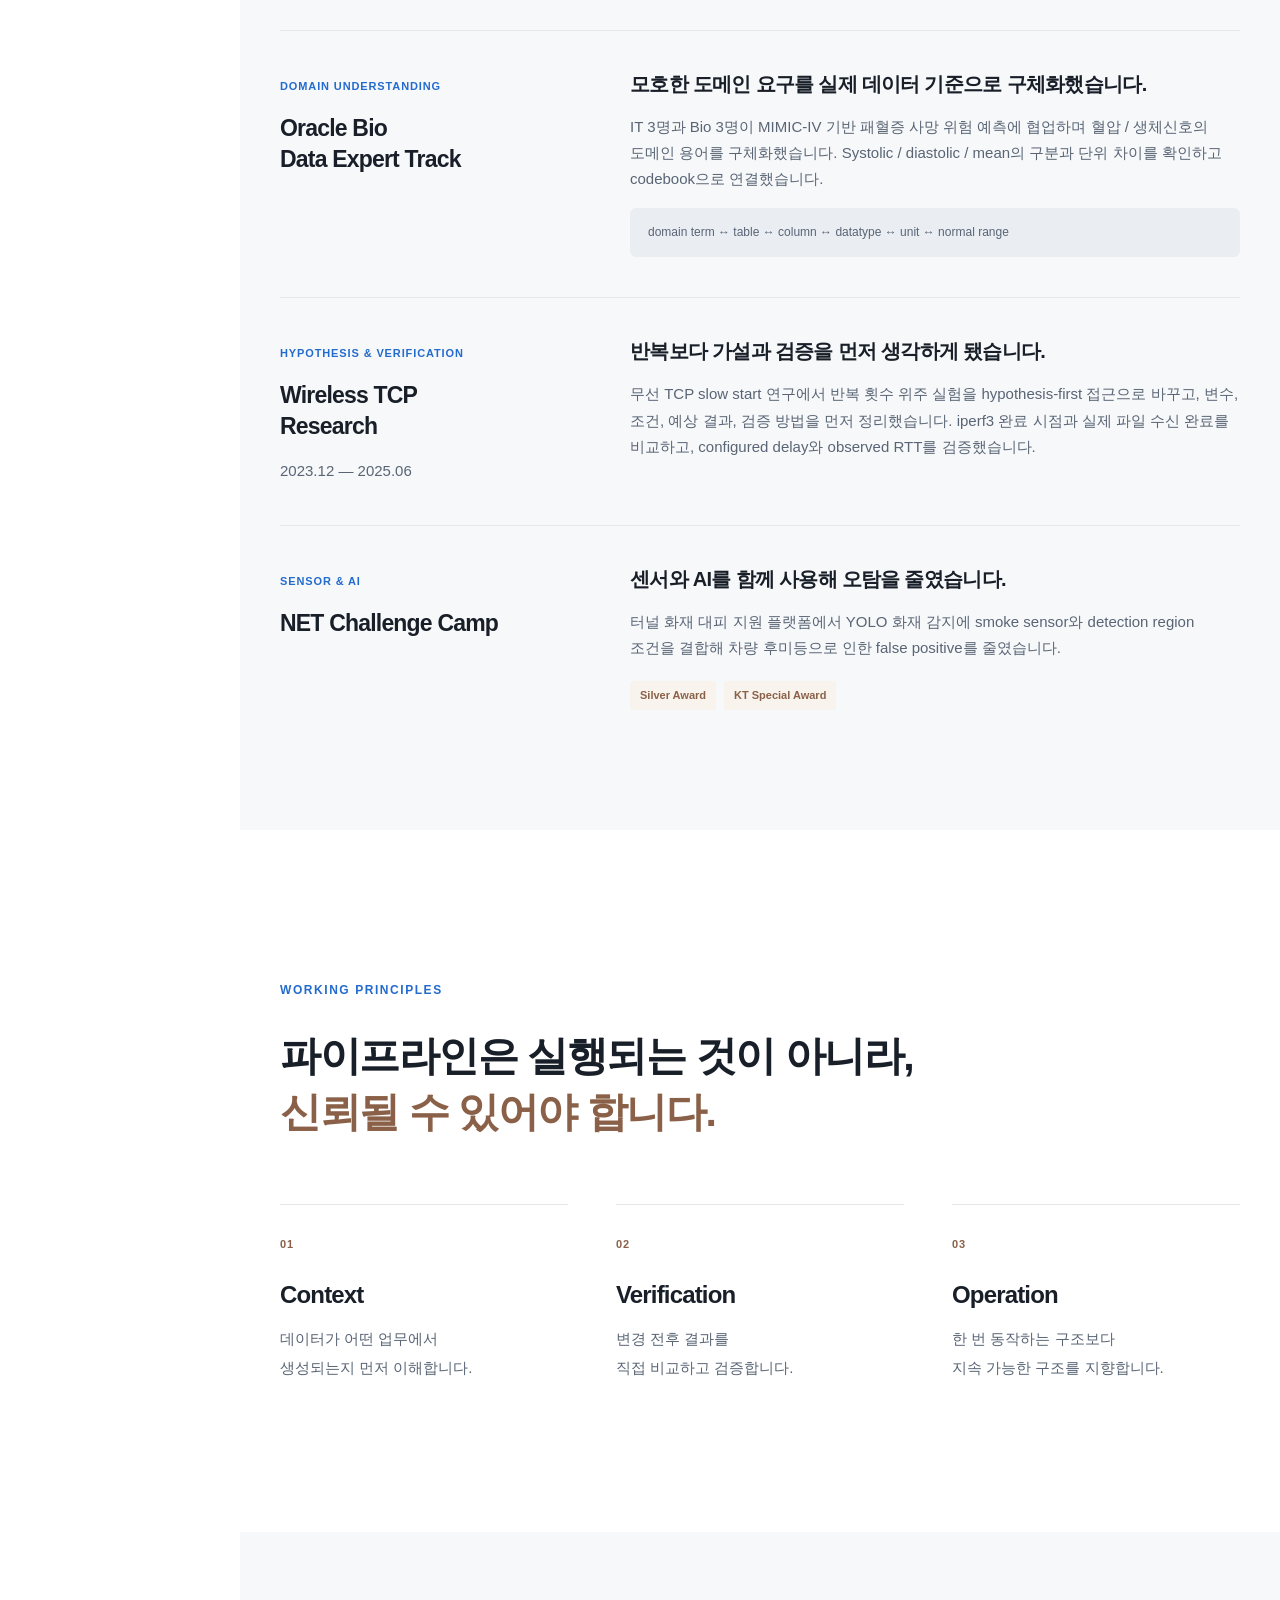
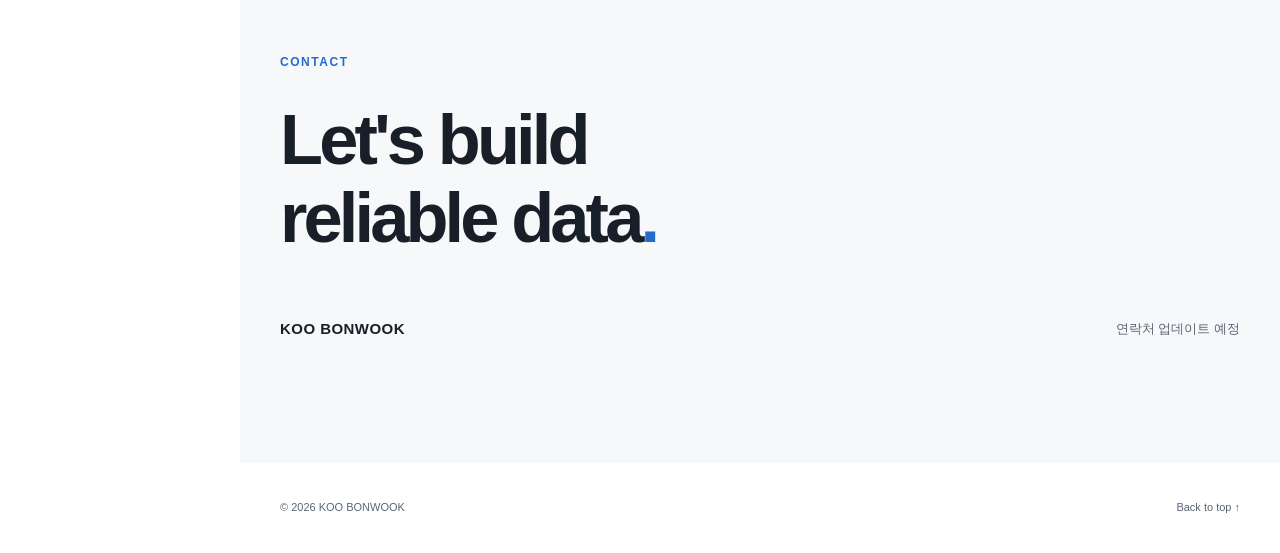
==== commit 8f385cb2: "5번째 배포" ====
--- a/index.html
+++ b/index.html
@@ -10,7 +10,7 @@
     <meta property="og:title" content="KOO BONWOOK | Data Engineering Portfolio">
     <meta property="og:description" content="Data Engineering, Data Quality, AI Service를 중심으로 데이터 파이프라인과 AI 서비스를 설계한 구본욱의 포트폴리오입니다.">
     <meta property="og:locale" content="ko_KR">
-    <link rel="stylesheet" href="css/style.css?v=247e1e7e4f28">
+    <link rel="stylesheet" href="css/style.css?v=4f35d1c3b8a6">
     <script src="js/main.js?v=e27a1276fad0" defer></script>
   </head>
   <body class="home-page">
@@ -53,13 +53,13 @@
         <p class="toc-caption">프로젝트 상세</p>
         <ul class="project-navigation">
           <li>
-            <a href="projects/nudge.html?v=da5307168902">Nudge Healthcare <span aria-hidden="true">↗</span></a>
-          </li>
-          <li>
-            <a href="projects/arah.html?v=da5307168902">Arah · RAG <span aria-hidden="true">↗</span></a>
-          </li>
-          <li>
-            <a href="projects/gridam.html?v=da5307168902">GriDam · CDC <span aria-hidden="true">↗</span></a>
+            <a href="projects/nudge.html?v=cc0338fbb6b2">Nudge Healthcare <span aria-hidden="true">↗</span></a>
+          </li>
+          <li>
+            <a href="projects/arah.html?v=cc0338fbb6b2">Arah · RAG <span aria-hidden="true">↗</span></a>
+          </li>
+          <li>
+            <a href="projects/gridam.html?v=cc0338fbb6b2">GriDam · CDC <span aria-hidden="true">↗</span></a>
           </li>
         </ul>
       </nav>
@@ -75,9 +75,9 @@
             <option value="#contact">06 / Contact</option>
           </optgroup>
           <optgroup label="프로젝트 이동">
-            <option value="projects/nudge.html?v=da5307168902">Nudge Healthcare</option>
-            <option value="projects/arah.html?v=da5307168902">Arah · RAG</option>
-            <option value="projects/gridam.html?v=da5307168902">GriDam · CDC</option>
+            <option value="projects/nudge.html?v=cc0338fbb6b2">Nudge Healthcare</option>
+            <option value="projects/arah.html?v=cc0338fbb6b2">Arah · RAG</option>
+            <option value="projects/gridam.html?v=cc0338fbb6b2">GriDam · CDC</option>
           </optgroup>
         </select>
         <div class="reading-pagination">
@@ -111,26 +111,26 @@
           <p class="eyebrow">SELECTED WORK / 3 PROJECTS</p><h2 id="work-title">핵심 경험을 먼저 살펴보세요.</h2><p class="section-intro">데이터 처리 구조, AI 품질 관리, 데이터 일관성.<br>각 프로젝트의 선택과 검증 과정을 담았습니다.</p>
           <article class="work-row" id="experience">
             <div class="work-identity">
-              <span class="small-index">01 / DATA ENGINEERING</span><h3><a href="projects/nudge.html?v=da5307168902">Nudge Healthcare</a></h3><p>Data Engineering Intern<br>2026.04 — 2026.07</p>
+              <span class="small-index">01 / DATA ENGINEERING</span><h3><a href="projects/nudge.html?v=cc0338fbb6b2">Nudge Healthcare</a></h3><p>Data Engineering Intern<br>2026.04 — 2026.07</p>
             </div>
             <div class="work-summary">
-              <h4>AU/Churn 계산 구조 개선과 커머스 KPI 파이프라인</h4><p>장기 백필에서 발생한 fan-out을 개선하고, 업무 맥락을 KPI 산출 기준에 반영했습니다.</p><p class="work-evidence"><strong>slot_ms 약 14배 감소</strong> · shuffle 약 7.8배 감소</p><p class="work-note">20일 백필 기준 · 기존 결과 40행 셀 단위 비교 mismatch 0</p><a class="detail-link" href="projects/nudge.html?v=da5307168902">문제와 검증 과정 보기 <span aria-hidden="true">↗</span></a>
+              <h4>AU/Churn 계산 구조 개선과 커머스 KPI 파이프라인</h4><p>장기 백필에서 발생한 fan-out을 개선하고, 업무 맥락을 KPI 산출 기준에 반영했습니다.</p><p class="work-evidence"><strong>slot_ms 약 14배 감소</strong> · shuffle 약 7.8배 감소</p><p class="work-note">20일 백필 기준 · 기존 결과 40행 셀 단위 비교 mismatch 0</p><a class="detail-link" href="projects/nudge.html?v=cc0338fbb6b2">문제와 검증 과정 보기 <span aria-hidden="true">↗</span></a>
             </div>
           </article>
           <article class="work-row" id="projects">
             <div class="work-identity">
-              <span class="small-index">02 / AI SERVICE</span><h3><a href="projects/arah.html?v=da5307168902">Arah / DK Techin RAG</a></h3><p>사내 규정 / FAQ 챗봇<br>2025.07 — 2025.08</p>
+              <span class="small-index">02 / AI SERVICE</span><h3><a href="projects/arah.html?v=cc0338fbb6b2">Arah / DK Techin RAG</a></h3><p>사내 규정 / FAQ 챗봇<br>2025.07 — 2025.08</p>
             </div>
             <div class="work-summary">
-              <h4>문서 검색부터 피드백까지 이어지는 품질 관리</h4><p>제목 기반 chunking을 적용하고, 시간 기반 weight decay와 Airflow 자동화를 연결했습니다.</p><p class="work-evidence"><strong>약 50개 테스트 질문</strong> · 정답 문서 Top-k 포함 여부로 비교</p><p class="work-note">DK Techin 우수 팀 선정</p><a class="detail-link" href="projects/arah.html?v=da5307168902">품질 관리 과정 보기 <span aria-hidden="true">↗</span></a>
+              <h4>문서 검색부터 피드백까지 이어지는 품질 관리</h4><p>제목 기반 chunking을 적용하고, 시간 기반 weight decay와 Airflow 자동화를 연결했습니다.</p><p class="work-evidence"><strong>약 50개 테스트 질문</strong> · 정답 문서 Top-k 포함 여부로 비교</p><p class="work-note">DK Techin 우수 팀 선정</p><a class="detail-link" href="projects/arah.html?v=cc0338fbb6b2">품질 관리 과정 보기 <span aria-hidden="true">↗</span></a>
             </div>
           </article>
           <article class="work-row" id="gridam">
             <div class="work-identity">
-              <span class="small-index">03 / DATA CONSISTENCY</span><h3><a href="projects/gridam.html?v=da5307168902">GriDam</a></h3><p>LLM 기반 감정 일기 서비스<br>2025.03 — 2025.06</p>
+              <span class="small-index">03 / DATA CONSISTENCY</span><h3><a href="projects/gridam.html?v=cc0338fbb6b2">GriDam</a></h3><p>LLM 기반 감정 일기 서비스<br>2025.03 — 2025.06</p>
             </div>
             <div class="work-summary">
-              <h4>일기 저장과 감정 분석을 연결하는 CDC 구조</h4><p>MySQL을 Source of Truth로 두고, commit과 event publish의 불일치 위험을 고려해 log-based CDC를 선택했습니다.</p><p class="work-evidence"><strong>조회 API 5초 → 1초</strong></p><p class="work-note">인덱스 / 캐시 최적화 결과</p><a class="detail-link" href="projects/gridam.html?v=da5307168902">설계와 최적화 과정 보기 <span aria-hidden="true">↗</span></a>
+              <h4>일기 저장과 감정 분석을 연결하는 CDC 구조</h4><p>MySQL을 Source of Truth로 두고, commit과 event publish의 불일치 위험을 고려해 log-based CDC를 선택했습니다.</p><p class="work-evidence"><strong>조회 API 5초 → 1초</strong></p><p class="work-note">인덱스 / 캐시 최적화 결과</p><a class="detail-link" href="projects/gridam.html?v=cc0338fbb6b2">설계와 최적화 과정 보기 <span aria-hidden="true">↗</span></a>
             </div>
           </article>
         </div>
--- a/css/style.css
+++ b/css/style.css
@@ -5,9 +5,9 @@
   --color-text-secondary:#596575;
   --color-border:#e5e8eb;
   --color-accent:#246bce;
-  --color-support:#147565;
-  --color-support-soft:#edf7f3;
-  --color-support-border:#c9e2d9;
+  --color-support:#8a6148;
+  --color-support-soft:#f8f3ed;
+  --color-support-border:#e6d8ca;
   --content-width:1160px;
   --header-height:80px;
   --radius:12px;
@@ -1220,7 +1220,7 @@
   .project-pager strong { font-size: 14px; }
 }
 
-/* Blue guides navigation; teal highlights areas of expertise and evidence. */
+/* Blue guides navigation; muted brown and sand highlight expertise and evidence. */
 .status-dot { background: var(--color-support); }
 .hero-bottom > span { color: var(--color-support); }
 .work-identity > .small-index {
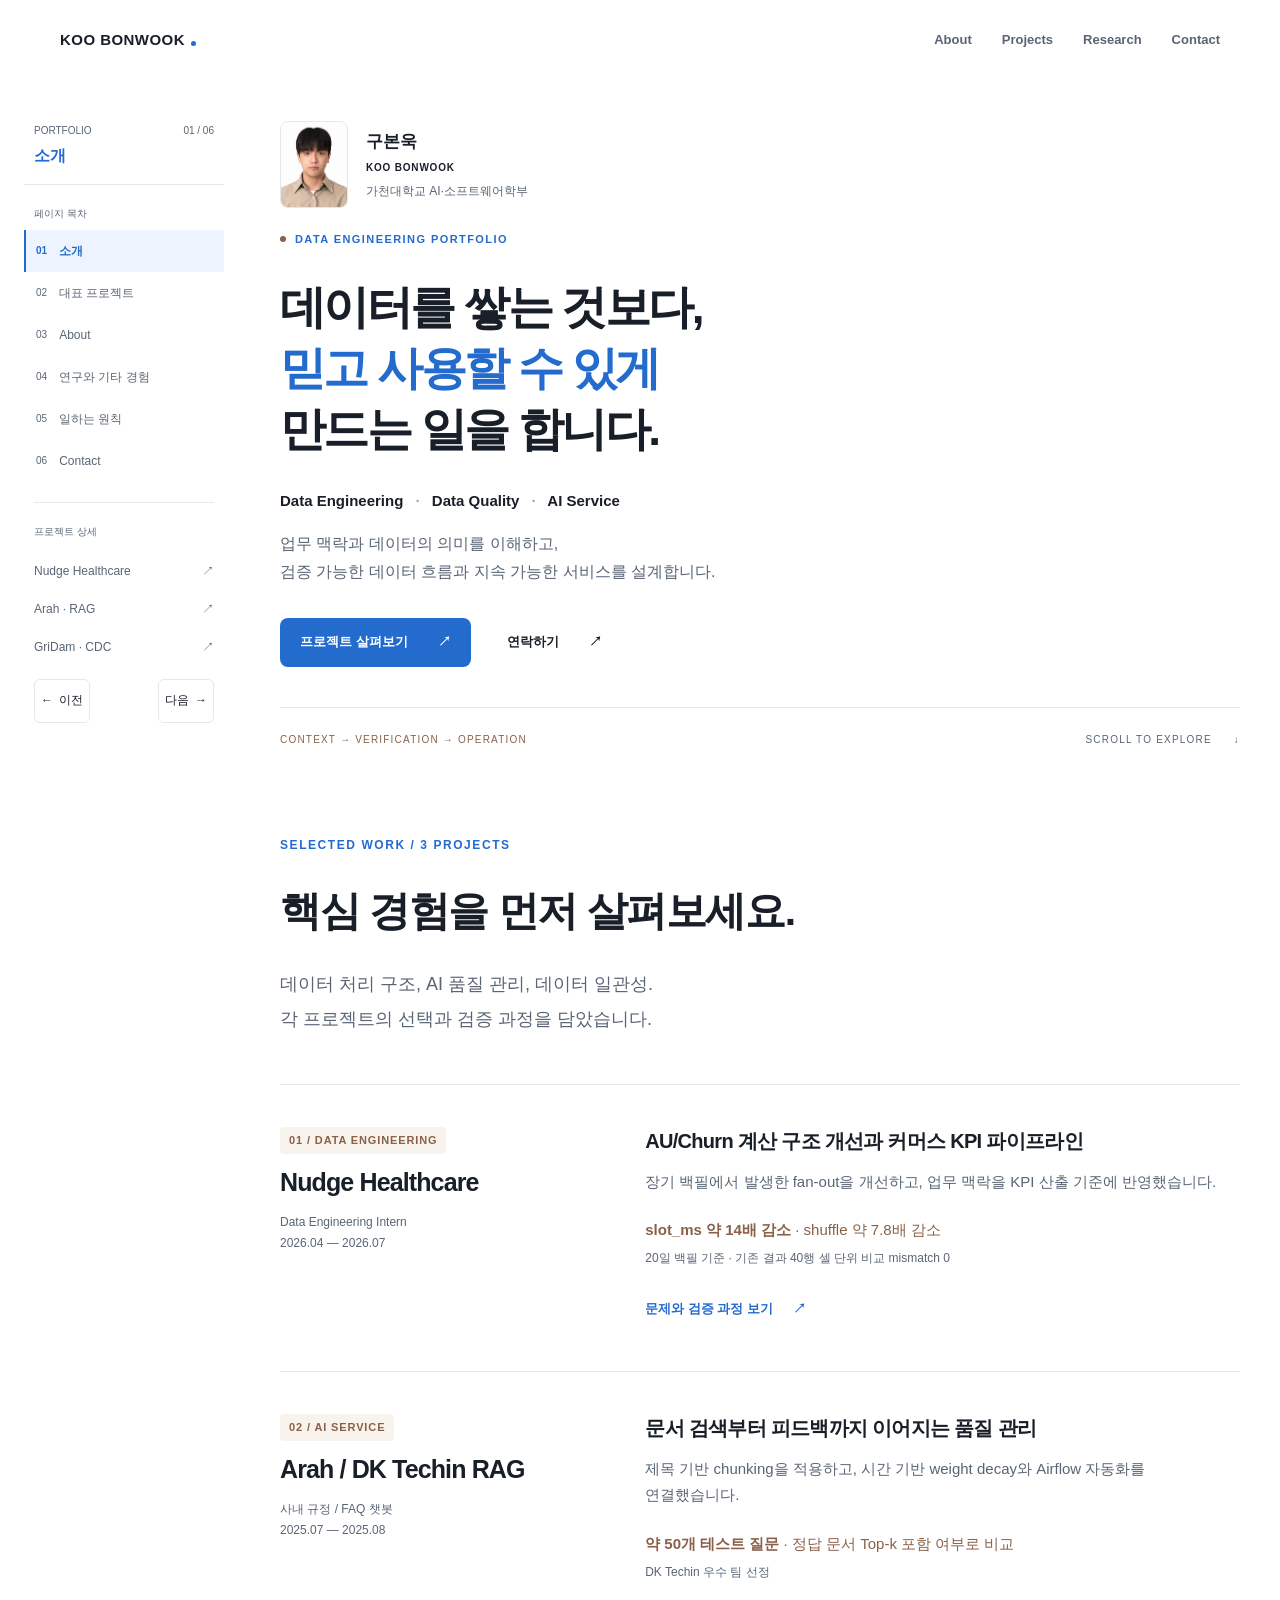
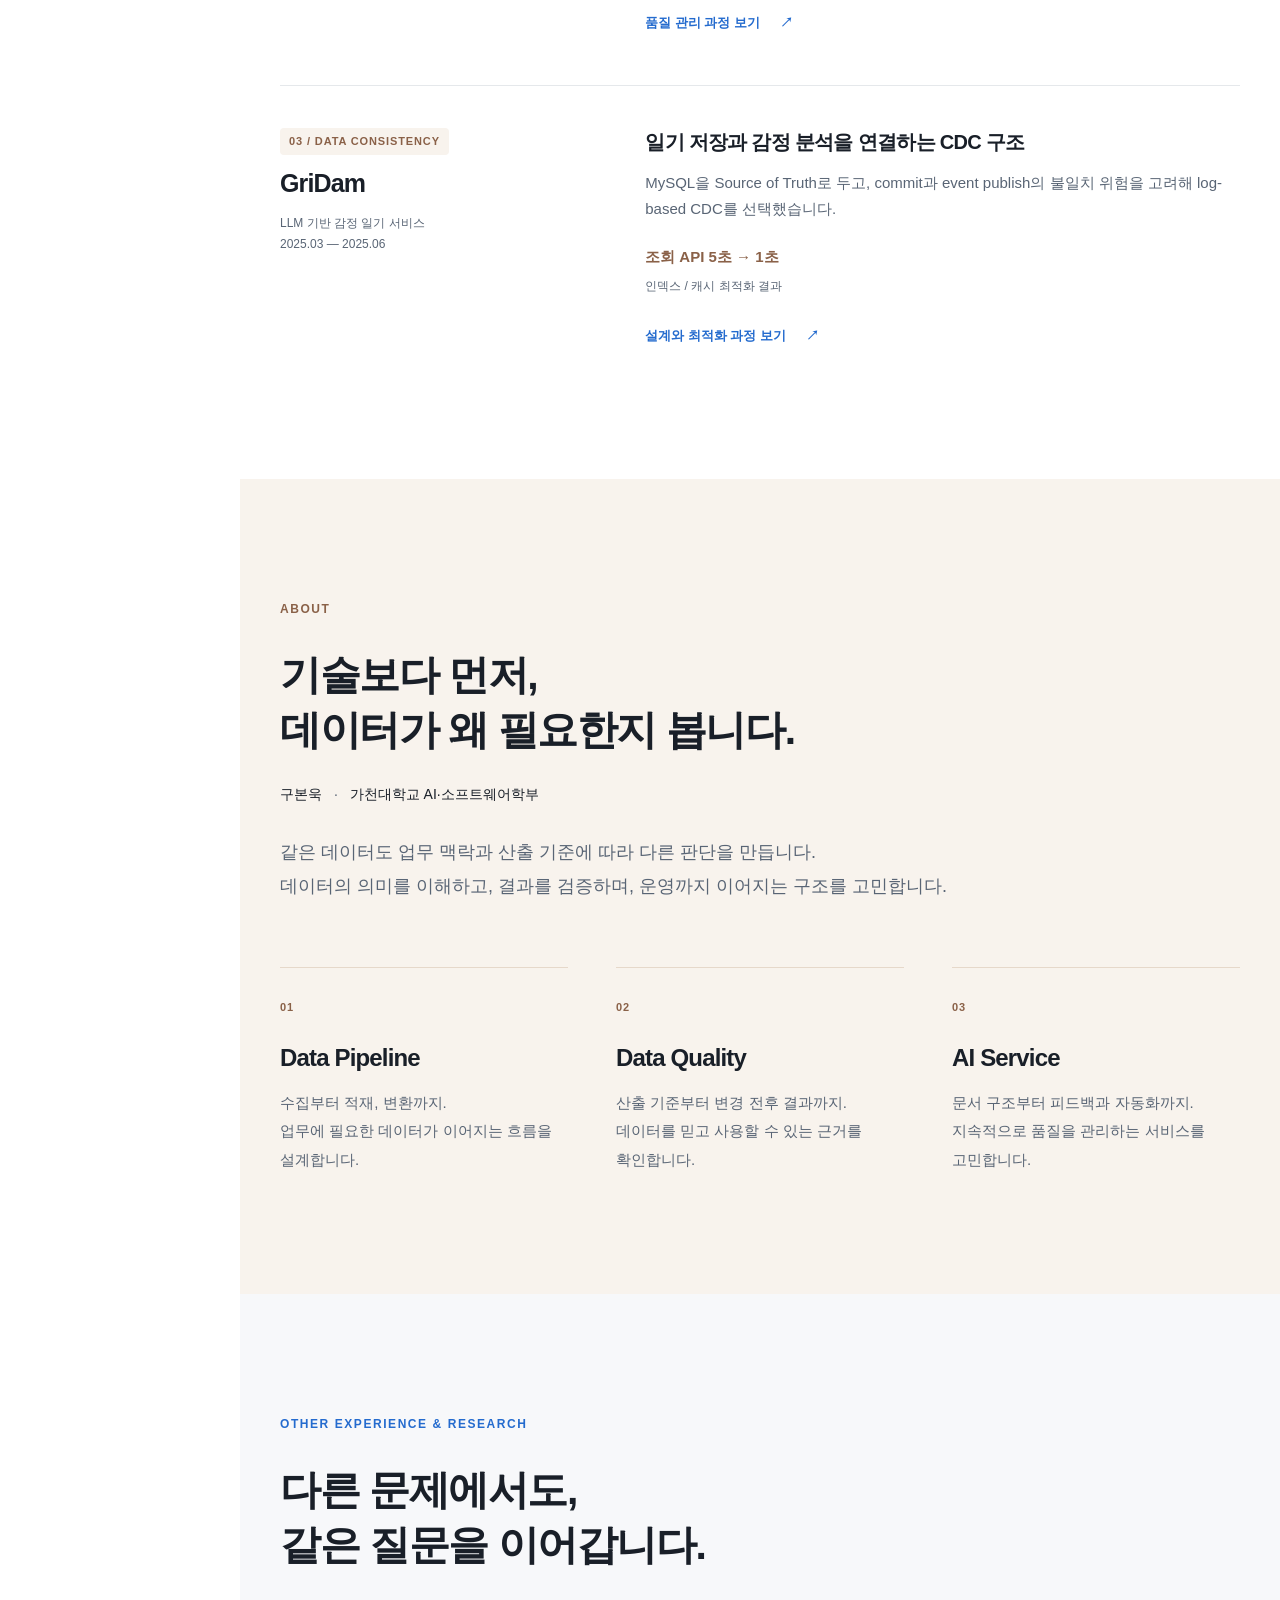
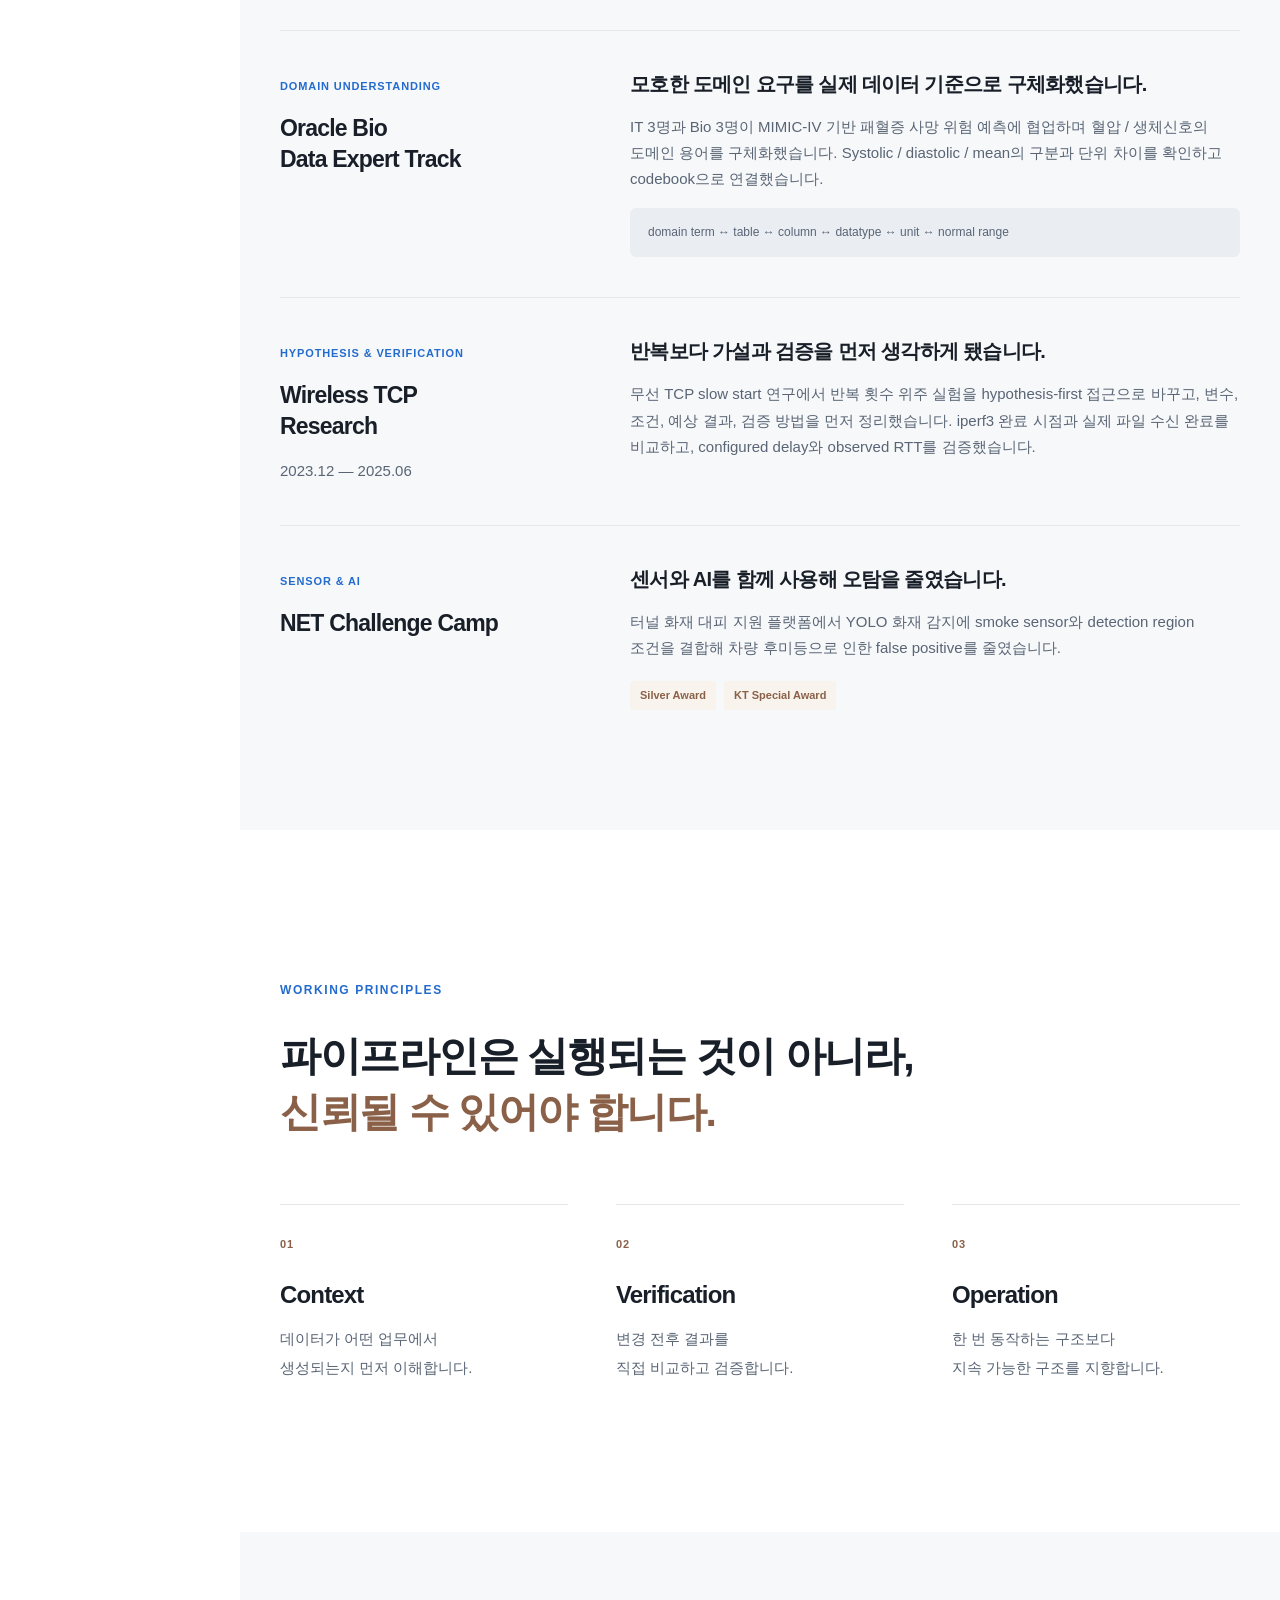
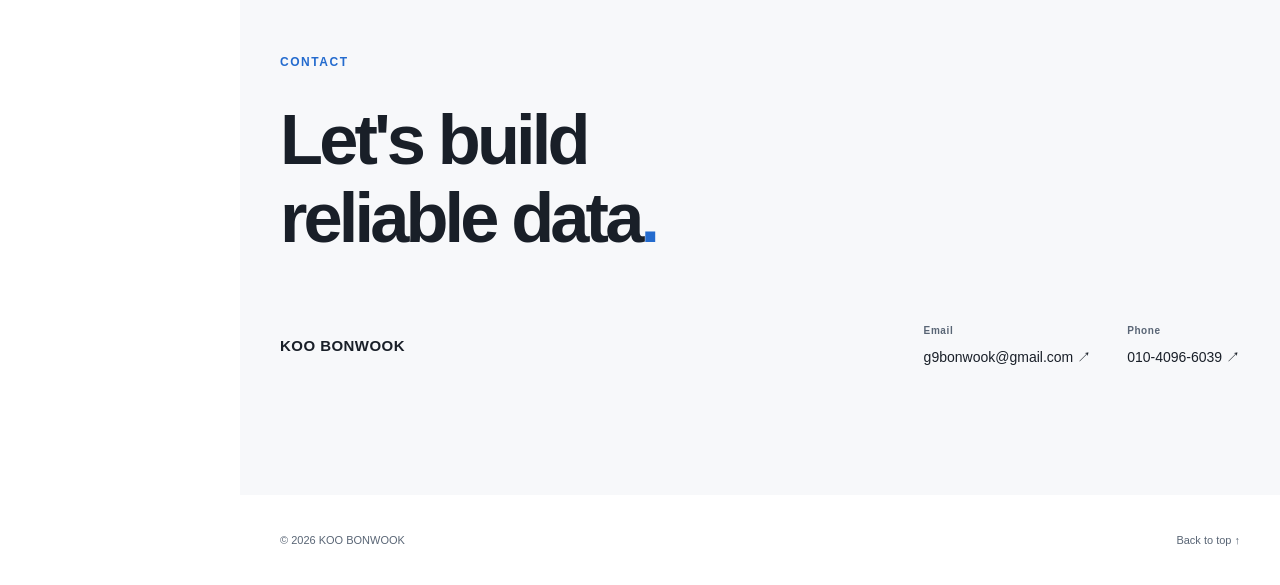
==== commit 0e67f8cb: "6번째 배포" ====
--- a/index.html
+++ b/index.html
@@ -10,8 +10,8 @@
     <meta property="og:title" content="KOO BONWOOK | Data Engineering Portfolio">
     <meta property="og:description" content="Data Engineering, Data Quality, AI Service를 중심으로 데이터 파이프라인과 AI 서비스를 설계한 구본욱의 포트폴리오입니다.">
     <meta property="og:locale" content="ko_KR">
-    <link rel="stylesheet" href="css/style.css?v=4f35d1c3b8a6">
-    <script src="js/main.js?v=e27a1276fad0" defer></script>
+    <link rel="stylesheet" href="css/style.css?v=5efca0893549">
+    <script src="js/main.js?v=7a9b4fb13cc6" defer></script>
   </head>
   <body class="home-page">
     <a class="skip-link" href="#main">본문으로 바로 가기</a>
@@ -53,13 +53,13 @@
         <p class="toc-caption">프로젝트 상세</p>
         <ul class="project-navigation">
           <li>
-            <a href="projects/nudge.html?v=cc0338fbb6b2">Nudge Healthcare <span aria-hidden="true">↗</span></a>
-          </li>
-          <li>
-            <a href="projects/arah.html?v=cc0338fbb6b2">Arah · RAG <span aria-hidden="true">↗</span></a>
-          </li>
-          <li>
-            <a href="projects/gridam.html?v=cc0338fbb6b2">GriDam · CDC <span aria-hidden="true">↗</span></a>
+            <a href="projects/nudge.html?v=7b608f41394e">Nudge Healthcare <span aria-hidden="true">↗</span></a>
+          </li>
+          <li>
+            <a href="projects/arah.html?v=7b608f41394e">Arah · RAG <span aria-hidden="true">↗</span></a>
+          </li>
+          <li>
+            <a href="projects/gridam.html?v=7b608f41394e">GriDam · CDC <span aria-hidden="true">↗</span></a>
           </li>
         </ul>
       </nav>
@@ -75,9 +75,9 @@
             <option value="#contact">06 / Contact</option>
           </optgroup>
           <optgroup label="프로젝트 이동">
-            <option value="projects/nudge.html?v=cc0338fbb6b2">Nudge Healthcare</option>
-            <option value="projects/arah.html?v=cc0338fbb6b2">Arah · RAG</option>
-            <option value="projects/gridam.html?v=cc0338fbb6b2">GriDam · CDC</option>
+            <option value="projects/nudge.html?v=7b608f41394e">Nudge Healthcare</option>
+            <option value="projects/arah.html?v=7b608f41394e">Arah · RAG</option>
+            <option value="projects/gridam.html?v=7b608f41394e">GriDam · CDC</option>
           </optgroup>
         </select>
         <div class="reading-pagination">
@@ -99,7 +99,7 @@
           <p class="hero-specialties">Data Engineering <span>·</span> Data Quality <span>·</span> AI Service</p>
           <p class="hero-description">업무 맥락과 데이터의 의미를 이해하고, <br>검증 가능한 데이터 흐름과 지속 가능한 서비스를 설계합니다.</p>
           <div class="hero-actions">
-            <a class="button button-primary" href="#work">프로젝트 살펴보기 <span aria-hidden="true">↗</span></a><a class="button button-text" data-contact="github" hidden>GitHub <span aria-hidden="true">↗</span></a>
+            <a class="button button-primary" href="#work">프로젝트 살펴보기 <span aria-hidden="true">↗</span></a><a class="button button-text" href="#contact">연락하기 <span aria-hidden="true">↗</span></a>
           </div>
         </div>
         <div class="hero-bottom">
@@ -111,26 +111,26 @@
           <p class="eyebrow">SELECTED WORK / 3 PROJECTS</p><h2 id="work-title">핵심 경험을 먼저 살펴보세요.</h2><p class="section-intro">데이터 처리 구조, AI 품질 관리, 데이터 일관성.<br>각 프로젝트의 선택과 검증 과정을 담았습니다.</p>
           <article class="work-row" id="experience">
             <div class="work-identity">
-              <span class="small-index">01 / DATA ENGINEERING</span><h3><a href="projects/nudge.html?v=cc0338fbb6b2">Nudge Healthcare</a></h3><p>Data Engineering Intern<br>2026.04 — 2026.07</p>
+              <span class="small-index">01 / DATA ENGINEERING</span><h3><a href="projects/nudge.html?v=7b608f41394e">Nudge Healthcare</a></h3><p>Data Engineering Intern<br>2026.04 — 2026.07</p>
             </div>
             <div class="work-summary">
-              <h4>AU/Churn 계산 구조 개선과 커머스 KPI 파이프라인</h4><p>장기 백필에서 발생한 fan-out을 개선하고, 업무 맥락을 KPI 산출 기준에 반영했습니다.</p><p class="work-evidence"><strong>slot_ms 약 14배 감소</strong> · shuffle 약 7.8배 감소</p><p class="work-note">20일 백필 기준 · 기존 결과 40행 셀 단위 비교 mismatch 0</p><a class="detail-link" href="projects/nudge.html?v=cc0338fbb6b2">문제와 검증 과정 보기 <span aria-hidden="true">↗</span></a>
+              <h4>AU/Churn 계산 구조 개선과 커머스 KPI 파이프라인</h4><p>장기 백필에서 발생한 fan-out을 개선하고, 업무 맥락을 KPI 산출 기준에 반영했습니다.</p><p class="work-evidence"><strong>slot_ms 약 14배 감소</strong> · shuffle 약 7.8배 감소</p><p class="work-note">20일 백필 기준 · 기존 결과 40행 셀 단위 비교 mismatch 0</p><a class="detail-link" href="projects/nudge.html?v=7b608f41394e">문제와 검증 과정 보기 <span aria-hidden="true">↗</span></a>
             </div>
           </article>
           <article class="work-row" id="projects">
             <div class="work-identity">
-              <span class="small-index">02 / AI SERVICE</span><h3><a href="projects/arah.html?v=cc0338fbb6b2">Arah / DK Techin RAG</a></h3><p>사내 규정 / FAQ 챗봇<br>2025.07 — 2025.08</p>
+              <span class="small-index">02 / AI SERVICE</span><h3><a href="projects/arah.html?v=7b608f41394e">Arah / DK Techin RAG</a></h3><p>사내 규정 / FAQ 챗봇<br>2025.07 — 2025.08</p>
             </div>
             <div class="work-summary">
-              <h4>문서 검색부터 피드백까지 이어지는 품질 관리</h4><p>제목 기반 chunking을 적용하고, 시간 기반 weight decay와 Airflow 자동화를 연결했습니다.</p><p class="work-evidence"><strong>약 50개 테스트 질문</strong> · 정답 문서 Top-k 포함 여부로 비교</p><p class="work-note">DK Techin 우수 팀 선정</p><a class="detail-link" href="projects/arah.html?v=cc0338fbb6b2">품질 관리 과정 보기 <span aria-hidden="true">↗</span></a>
+              <h4>문서 검색부터 피드백까지 이어지는 품질 관리</h4><p>제목 기반 chunking을 적용하고, 시간 기반 weight decay와 Airflow 자동화를 연결했습니다.</p><p class="work-evidence"><strong>약 50개 테스트 질문</strong> · 정답 문서 Top-k 포함 여부로 비교</p><p class="work-note">DK Techin 우수 팀 선정</p><a class="detail-link" href="projects/arah.html?v=7b608f41394e">품질 관리 과정 보기 <span aria-hidden="true">↗</span></a>
             </div>
           </article>
           <article class="work-row" id="gridam">
             <div class="work-identity">
-              <span class="small-index">03 / DATA CONSISTENCY</span><h3><a href="projects/gridam.html?v=cc0338fbb6b2">GriDam</a></h3><p>LLM 기반 감정 일기 서비스<br>2025.03 — 2025.06</p>
+              <span class="small-index">03 / DATA CONSISTENCY</span><h3><a href="projects/gridam.html?v=7b608f41394e">GriDam</a></h3><p>LLM 기반 감정 일기 서비스<br>2025.03 — 2025.06</p>
             </div>
             <div class="work-summary">
-              <h4>일기 저장과 감정 분석을 연결하는 CDC 구조</h4><p>MySQL을 Source of Truth로 두고, commit과 event publish의 불일치 위험을 고려해 log-based CDC를 선택했습니다.</p><p class="work-evidence"><strong>조회 API 5초 → 1초</strong></p><p class="work-note">인덱스 / 캐시 최적화 결과</p><a class="detail-link" href="projects/gridam.html?v=cc0338fbb6b2">설계와 최적화 과정 보기 <span aria-hidden="true">↗</span></a>
+              <h4>일기 저장과 감정 분석을 연결하는 CDC 구조</h4><p>MySQL을 Source of Truth로 두고, commit과 event publish의 불일치 위험을 고려해 log-based CDC를 선택했습니다.</p><p class="work-evidence"><strong>조회 API 5초 → 1초</strong></p><p class="work-note">인덱스 / 캐시 최적화 결과</p><a class="detail-link" href="projects/gridam.html?v=7b608f41394e">설계와 최적화 과정 보기 <span aria-hidden="true">↗</span></a>
             </div>
           </article>
         </div>
@@ -207,7 +207,8 @@
           <div class="contact-bottom">
             <p class="wordmark">KOO BONWOOK</p>
             <div class="contact-links">
-              <a data-contact="github" hidden>GitHub ↗</a><a data-contact="email" hidden>Email ↗</a><a data-contact="blog" hidden>Blog ↗</a><p class="contact-pending">연락처 업데이트 예정</p>
+              <a href="mailto:g9bonwook@gmail.com"><span class="contact-label">Email</span>g9bonwook@gmail.com <span aria-hidden="true">↗</span></a>
+              <a href="tel:+821040966039"><span class="contact-label">Phone</span>010-4096-6039 <span aria-hidden="true">↗</span></a>
             </div>
           </div>
         </div>
--- a/css/style.css
+++ b/css/style.css
@@ -1079,11 +1079,18 @@
     left: 24px;
     bottom: 24px;
     width: 200px;
-    padding: 18px 0;
+    padding: 0 0 18px;
     border-bottom: 0;
     overflow-y: auto;
   }
-  .reading-status { padding: 0 10px; }
+  .reading-status {
+    position: sticky;
+    top: 0;
+    z-index: 2;
+    padding: 18px 10px 14px;
+    background: var(--color-bg);
+    border-bottom: 1px solid var(--color-border);
+  }
   .reading-title { font-size: 16px; }
   .reading-controls { padding: 0 10px; }
   #section-select { display: none; }
@@ -1242,3 +1249,14 @@
 @media (max-width: 600px) {
   .metrics > div { border-bottom-color: var(--color-support-border); }
 }
+
+.contact-links { flex-wrap: wrap; gap: 20px 36px; }
+.contact-links a { display: block; padding: 6px 0; }
+.contact-label {
+  display: block;
+  margin-bottom: 5px;
+  font-size: 10px;
+  font-weight: 650;
+  letter-spacing: .06em;
+  color: var(--color-text-secondary);
+}
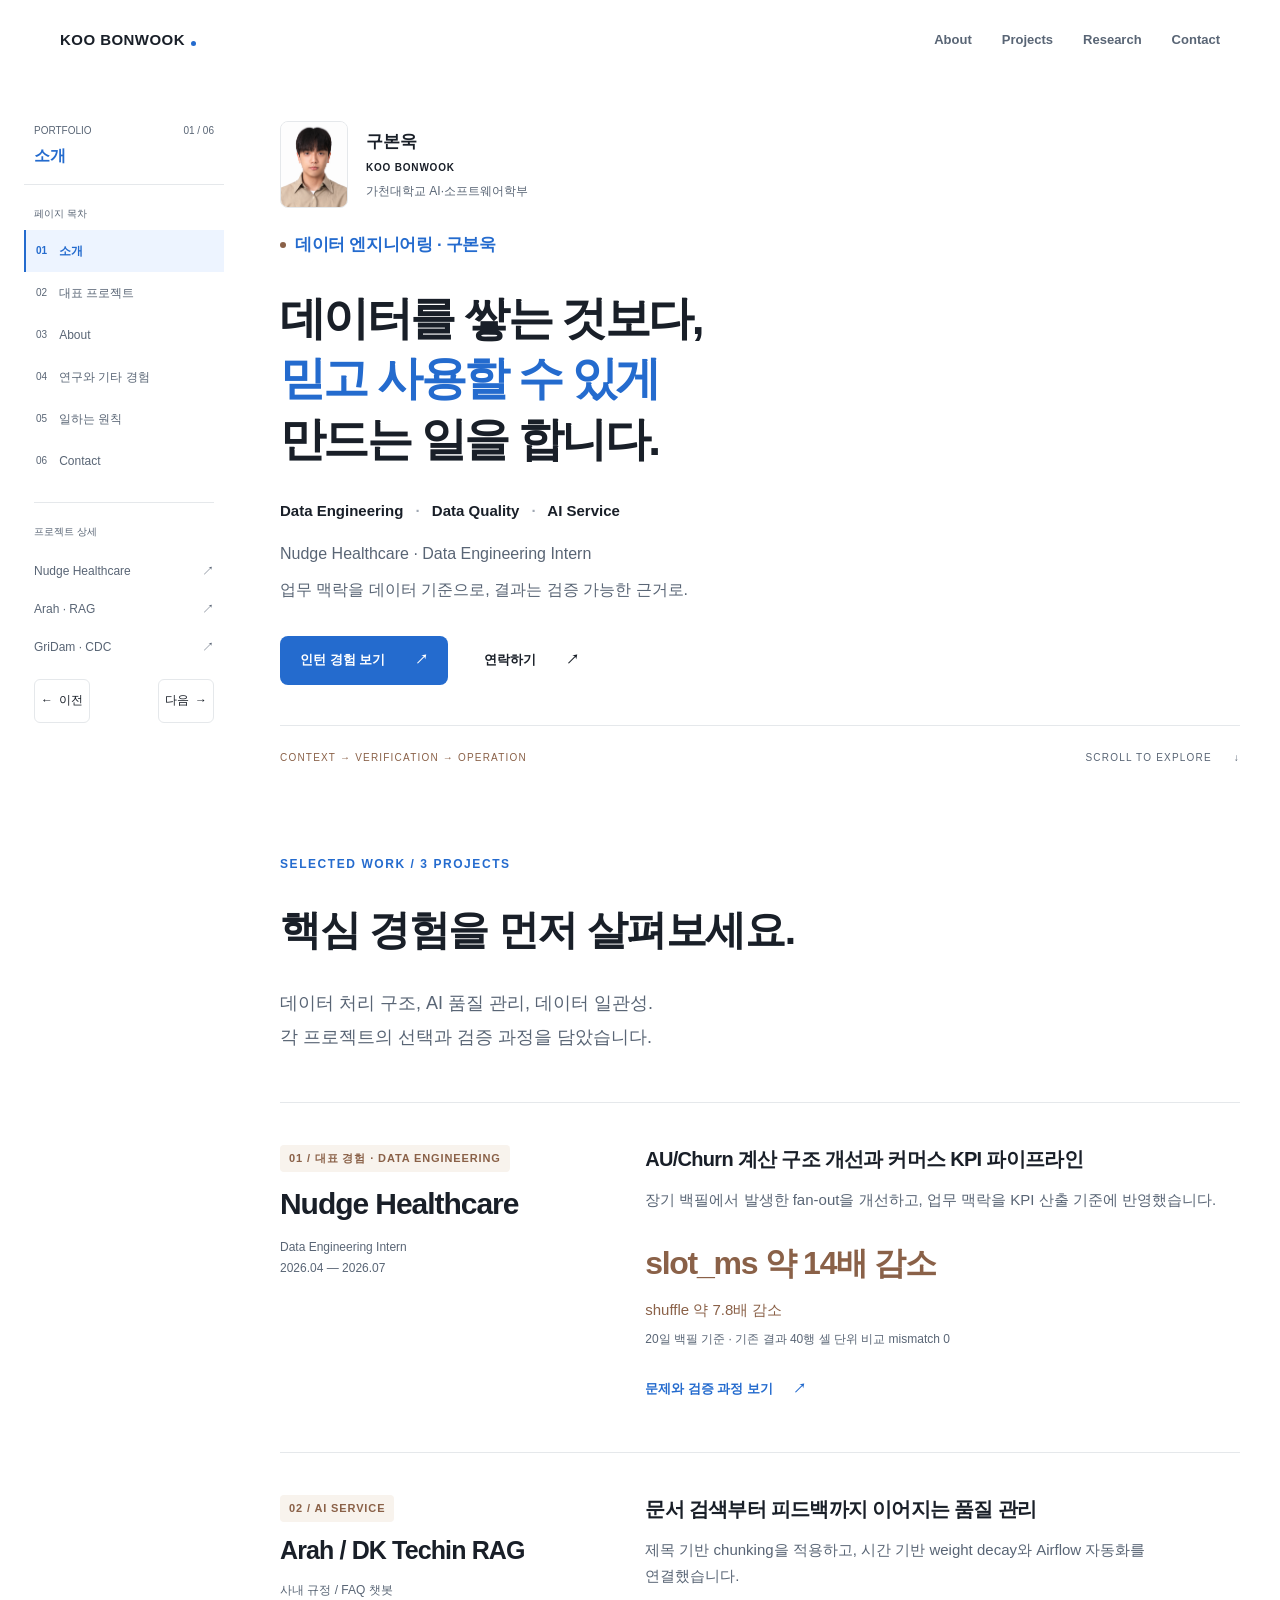
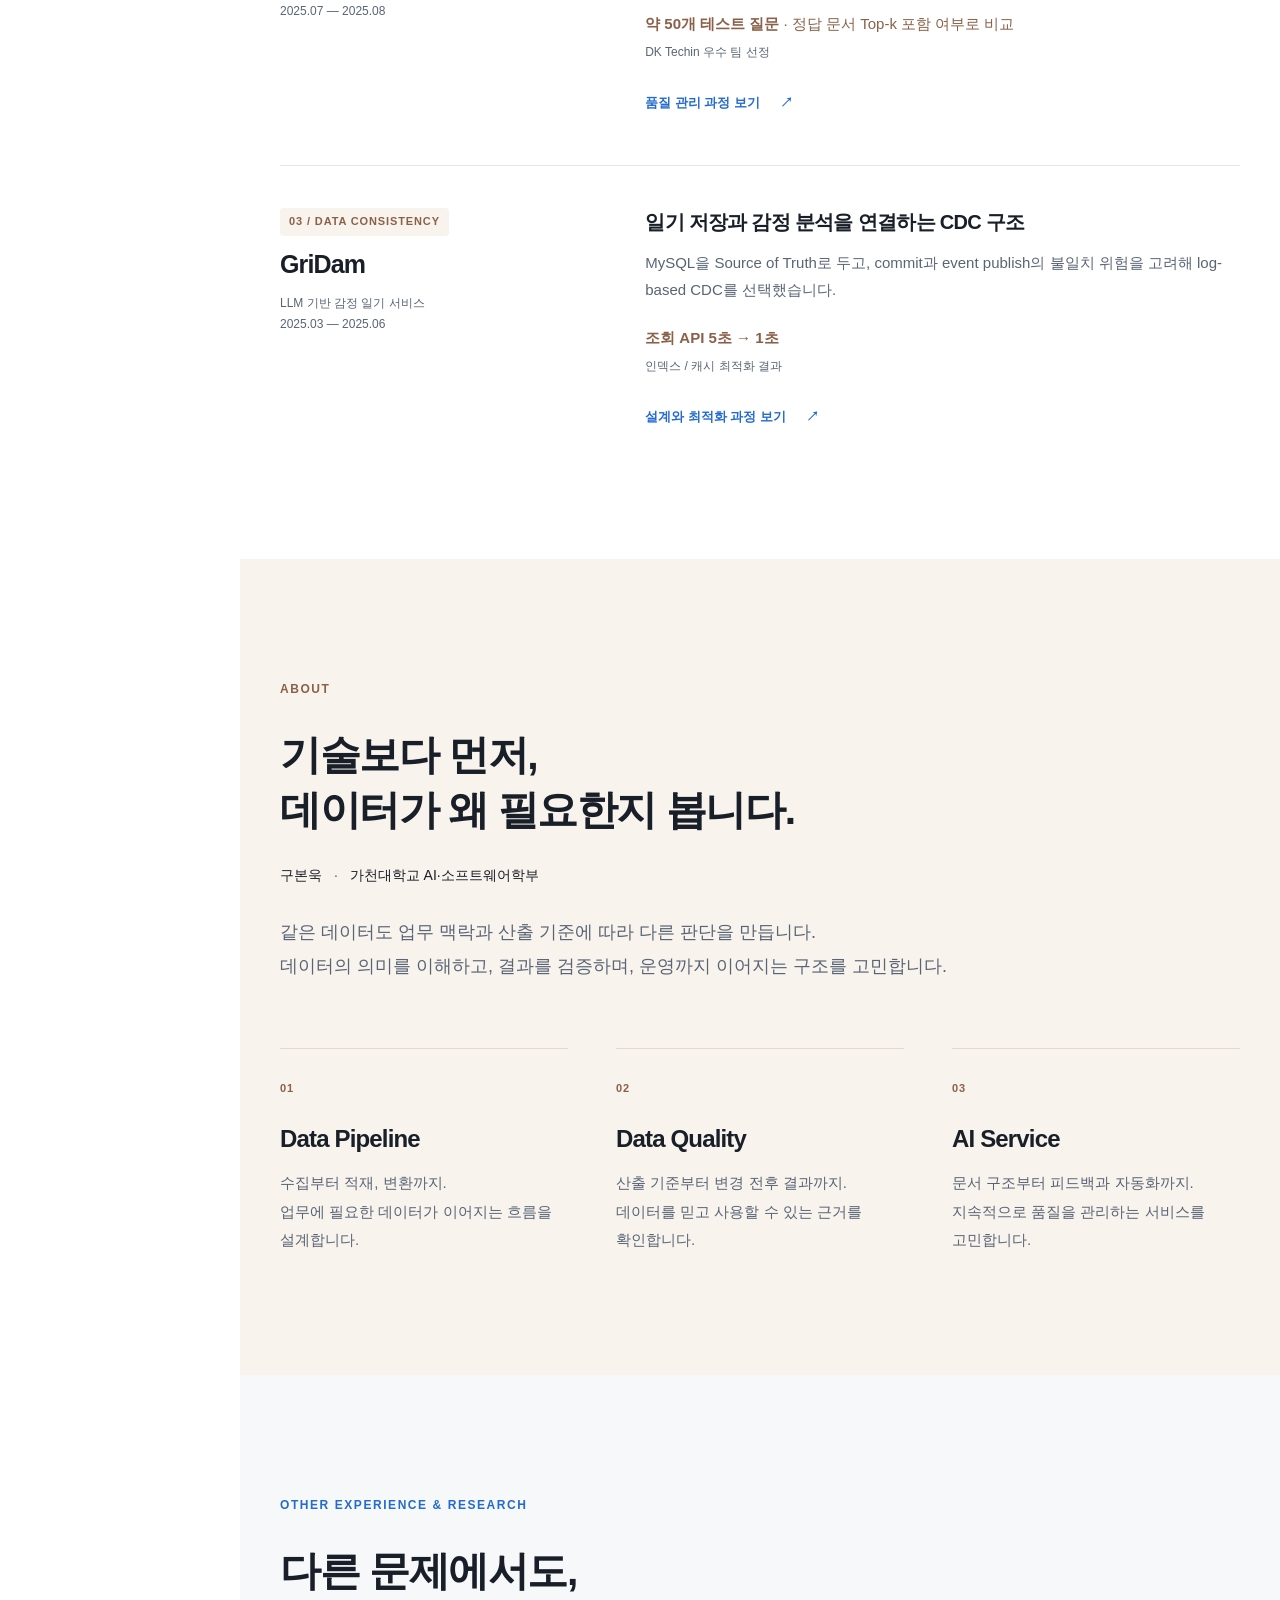
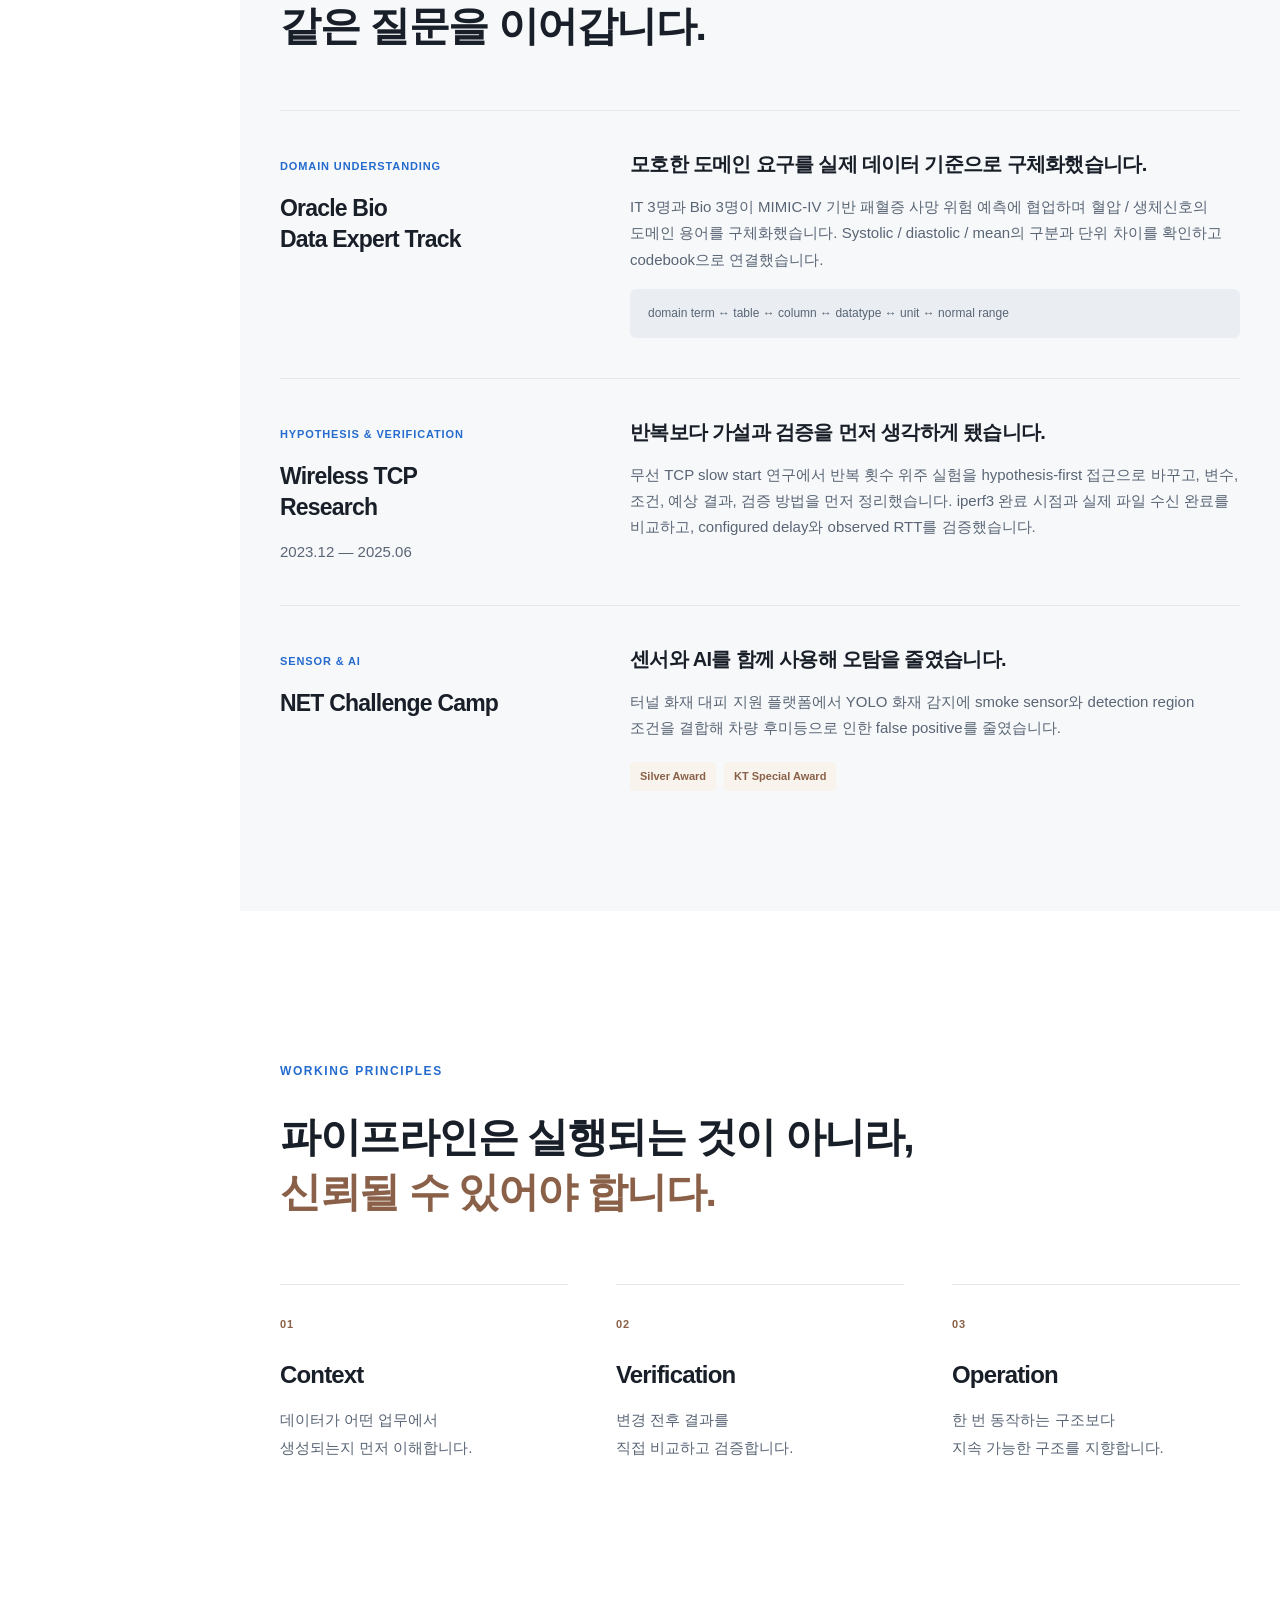
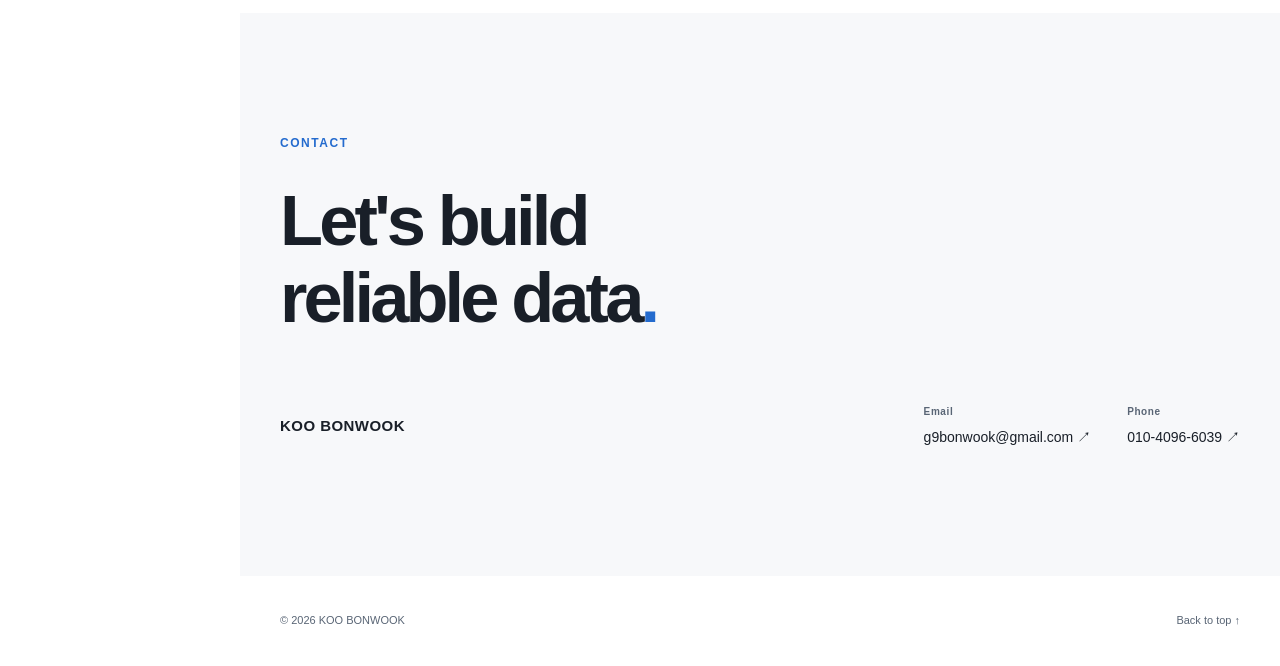
==== commit 8186418e: "8번째 배포" ====
--- a/index.html
+++ b/index.html
@@ -10,7 +10,7 @@
     <meta property="og:title" content="KOO BONWOOK | Data Engineering Portfolio">
     <meta property="og:description" content="Data Engineering, Data Quality, AI Service를 중심으로 데이터 파이프라인과 AI 서비스를 설계한 구본욱의 포트폴리오입니다.">
     <meta property="og:locale" content="ko_KR">
-    <link rel="stylesheet" href="css/style.css?v=5efca0893549">
+    <link rel="stylesheet" href="css/style.css?v=ecc990266f93">
     <script src="js/main.js?v=7a9b4fb13cc6" defer></script>
   </head>
   <body class="home-page">
@@ -53,13 +53,13 @@
         <p class="toc-caption">프로젝트 상세</p>
         <ul class="project-navigation">
           <li>
-            <a href="projects/nudge.html?v=7b608f41394e">Nudge Healthcare <span aria-hidden="true">↗</span></a>
-          </li>
-          <li>
-            <a href="projects/arah.html?v=7b608f41394e">Arah · RAG <span aria-hidden="true">↗</span></a>
-          </li>
-          <li>
-            <a href="projects/gridam.html?v=7b608f41394e">GriDam · CDC <span aria-hidden="true">↗</span></a>
+            <a href="projects/nudge.html?v=bdc6acb3c384">Nudge Healthcare <span aria-hidden="true">↗</span></a>
+          </li>
+          <li>
+            <a href="projects/arah.html?v=bdc6acb3c384">Arah · RAG <span aria-hidden="true">↗</span></a>
+          </li>
+          <li>
+            <a href="projects/gridam.html?v=bdc6acb3c384">GriDam · CDC <span aria-hidden="true">↗</span></a>
           </li>
         </ul>
       </nav>
@@ -75,9 +75,9 @@
             <option value="#contact">06 / Contact</option>
           </optgroup>
           <optgroup label="프로젝트 이동">
-            <option value="projects/nudge.html?v=7b608f41394e">Nudge Healthcare</option>
-            <option value="projects/arah.html?v=7b608f41394e">Arah · RAG</option>
-            <option value="projects/gridam.html?v=7b608f41394e">GriDam · CDC</option>
+            <option value="projects/nudge.html?v=bdc6acb3c384">Nudge Healthcare</option>
+            <option value="projects/arah.html?v=bdc6acb3c384">Arah · RAG</option>
+            <option value="projects/gridam.html?v=bdc6acb3c384">GriDam · CDC</option>
           </optgroup>
         </select>
         <div class="reading-pagination">
@@ -94,12 +94,12 @@
               <p class="profile-name">구본욱 <span>KOO BONWOOK</span></p><p class="profile-affiliation">가천대학교 AI·소프트웨어학부</p>
             </div>
           </div>
-          <p class="eyebrow"><span class="status-dot" aria-hidden="true"></span> DATA ENGINEERING PORTFOLIO</p>
+          <p class="eyebrow"><span class="status-dot" aria-hidden="true"></span> 데이터 엔지니어링 · 구본욱</p>
           <h1 id="hero-title">데이터를 쌓는 것보다,<br><span class="accent">믿고 사용할 수 있게</span><br>만드는 일을 합니다.</h1>
           <p class="hero-specialties">Data Engineering <span>·</span> Data Quality <span>·</span> AI Service</p>
-          <p class="hero-description">업무 맥락과 데이터의 의미를 이해하고, <br>검증 가능한 데이터 흐름과 지속 가능한 서비스를 설계합니다.</p>
+          <p class="hero-description"><span class="hero-experience">Nudge Healthcare · Data Engineering Intern</span>업무 맥락을 데이터 기준으로, 결과는 검증 가능한 근거로.</p>
           <div class="hero-actions">
-            <a class="button button-primary" href="#work">프로젝트 살펴보기 <span aria-hidden="true">↗</span></a><a class="button button-text" href="#contact">연락하기 <span aria-hidden="true">↗</span></a>
+            <a class="button button-primary" href="projects/nudge.html?v=bdc6acb3c384">인턴 경험 보기 <span aria-hidden="true">↗</span></a><a class="button button-text" href="#contact">연락하기 <span aria-hidden="true">↗</span></a>
           </div>
         </div>
         <div class="hero-bottom">
@@ -109,28 +109,28 @@
       <section class="section selected-work" id="work" aria-labelledby="work-title">
         <div class="container">
           <p class="eyebrow">SELECTED WORK / 3 PROJECTS</p><h2 id="work-title">핵심 경험을 먼저 살펴보세요.</h2><p class="section-intro">데이터 처리 구조, AI 품질 관리, 데이터 일관성.<br>각 프로젝트의 선택과 검증 과정을 담았습니다.</p>
-          <article class="work-row" id="experience">
+          <article class="work-row work-featured" id="experience">
             <div class="work-identity">
-              <span class="small-index">01 / DATA ENGINEERING</span><h3><a href="projects/nudge.html?v=7b608f41394e">Nudge Healthcare</a></h3><p>Data Engineering Intern<br>2026.04 — 2026.07</p>
+              <span class="small-index">01 / 대표 경험 · DATA ENGINEERING</span><h3><a href="projects/nudge.html?v=bdc6acb3c384">Nudge Healthcare</a></h3><p>Data Engineering Intern<br>2026.04 — 2026.07</p>
             </div>
             <div class="work-summary">
-              <h4>AU/Churn 계산 구조 개선과 커머스 KPI 파이프라인</h4><p>장기 백필에서 발생한 fan-out을 개선하고, 업무 맥락을 KPI 산출 기준에 반영했습니다.</p><p class="work-evidence"><strong>slot_ms 약 14배 감소</strong> · shuffle 약 7.8배 감소</p><p class="work-note">20일 백필 기준 · 기존 결과 40행 셀 단위 비교 mismatch 0</p><a class="detail-link" href="projects/nudge.html?v=7b608f41394e">문제와 검증 과정 보기 <span aria-hidden="true">↗</span></a>
+              <h4>AU/Churn 계산 구조 개선과 커머스 KPI 파이프라인</h4><p>장기 백필에서 발생한 fan-out을 개선하고, 업무 맥락을 KPI 산출 기준에 반영했습니다.</p><p class="work-evidence"><strong>slot_ms 약 14배 감소</strong><span>shuffle 약 7.8배 감소</span></p><p class="work-note">20일 백필 기준 · 기존 결과 40행 셀 단위 비교 mismatch 0</p><a class="detail-link" href="projects/nudge.html?v=bdc6acb3c384">문제와 검증 과정 보기 <span aria-hidden="true">↗</span></a>
             </div>
           </article>
           <article class="work-row" id="projects">
             <div class="work-identity">
-              <span class="small-index">02 / AI SERVICE</span><h3><a href="projects/arah.html?v=7b608f41394e">Arah / DK Techin RAG</a></h3><p>사내 규정 / FAQ 챗봇<br>2025.07 — 2025.08</p>
+              <span class="small-index">02 / AI SERVICE</span><h3><a href="projects/arah.html?v=bdc6acb3c384">Arah / DK Techin RAG</a></h3><p>사내 규정 / FAQ 챗봇<br>2025.07 — 2025.08</p>
             </div>
             <div class="work-summary">
-              <h4>문서 검색부터 피드백까지 이어지는 품질 관리</h4><p>제목 기반 chunking을 적용하고, 시간 기반 weight decay와 Airflow 자동화를 연결했습니다.</p><p class="work-evidence"><strong>약 50개 테스트 질문</strong> · 정답 문서 Top-k 포함 여부로 비교</p><p class="work-note">DK Techin 우수 팀 선정</p><a class="detail-link" href="projects/arah.html?v=7b608f41394e">품질 관리 과정 보기 <span aria-hidden="true">↗</span></a>
+              <h4>문서 검색부터 피드백까지 이어지는 품질 관리</h4><p>제목 기반 chunking을 적용하고, 시간 기반 weight decay와 Airflow 자동화를 연결했습니다.</p><p class="work-evidence"><strong>약 50개 테스트 질문</strong> · 정답 문서 Top-k 포함 여부로 비교</p><p class="work-note">DK Techin 우수 팀 선정</p><a class="detail-link" href="projects/arah.html?v=bdc6acb3c384">품질 관리 과정 보기 <span aria-hidden="true">↗</span></a>
             </div>
           </article>
           <article class="work-row" id="gridam">
             <div class="work-identity">
-              <span class="small-index">03 / DATA CONSISTENCY</span><h3><a href="projects/gridam.html?v=7b608f41394e">GriDam</a></h3><p>LLM 기반 감정 일기 서비스<br>2025.03 — 2025.06</p>
+              <span class="small-index">03 / DATA CONSISTENCY</span><h3><a href="projects/gridam.html?v=bdc6acb3c384">GriDam</a></h3><p>LLM 기반 감정 일기 서비스<br>2025.03 — 2025.06</p>
             </div>
             <div class="work-summary">
-              <h4>일기 저장과 감정 분석을 연결하는 CDC 구조</h4><p>MySQL을 Source of Truth로 두고, commit과 event publish의 불일치 위험을 고려해 log-based CDC를 선택했습니다.</p><p class="work-evidence"><strong>조회 API 5초 → 1초</strong></p><p class="work-note">인덱스 / 캐시 최적화 결과</p><a class="detail-link" href="projects/gridam.html?v=7b608f41394e">설계와 최적화 과정 보기 <span aria-hidden="true">↗</span></a>
+              <h4>일기 저장과 감정 분석을 연결하는 CDC 구조</h4><p>MySQL을 Source of Truth로 두고, commit과 event publish의 불일치 위험을 고려해 log-based CDC를 선택했습니다.</p><p class="work-evidence"><strong>조회 API 5초 → 1초</strong></p><p class="work-note">인덱스 / 캐시 최적화 결과</p><a class="detail-link" href="projects/gridam.html?v=bdc6acb3c384">설계와 최적화 과정 보기 <span aria-hidden="true">↗</span></a>
             </div>
           </article>
         </div>
--- a/css/style.css
+++ b/css/style.css
@@ -1260,3 +1260,57 @@
   letter-spacing: .06em;
   color: var(--color-text-secondary);
 }
+
+/* Keep diagrams uncropped and let readers open the original at full size. */
+.project-figure {
+  margin-top: 36px;
+  border: 1px solid var(--color-border);
+  border-radius: var(--radius);
+  background: var(--color-bg);
+}
+.project-image-link {
+  display: block;
+  padding: 12px;
+  border-radius: var(--radius) var(--radius) 0 0;
+  cursor: zoom-in;
+}
+.project-figure figcaption {
+  display: flex;
+  justify-content: space-between;
+  flex-wrap: wrap;
+  gap: 8px 20px;
+  padding: 14px 18px;
+  border-top: 1px solid var(--color-border);
+  border-radius: 0 0 var(--radius) var(--radius);
+  background: var(--color-bg-soft);
+  color: var(--color-text-secondary);
+  font-size: 12px;
+}
+.image-hint { color: var(--color-accent); font-size: 11px; }
+@media (max-width: 600px) {
+  .project-image-link { padding: 6px; }
+  .project-figure figcaption { padding: 12px 14px; }
+}
+
+/* Recruiter scan: role first, one lead experience, compact section links. */
+.home-page .hero .eyebrow { font-size: 17px; font-weight: 700; letter-spacing: -.02em; }
+.hero-experience { display: block; margin-bottom: 8px; }
+.work-featured .work-identity h3 { font-size: 30px; }
+.work-featured .work-evidence strong { display: block; font-size: clamp(24px, 2.5vw, 32px); letter-spacing: -.04em; }
+.work-featured .work-evidence > span { display: block; margin-top: 6px; }
+.case-outline { display: flex; flex-wrap: wrap; align-items: center; gap: 8px 12px; margin-top: 28px; font-size: 13px; }
+.case-outline a { display: inline-flex; align-items: center; min-height: 44px; color: var(--color-accent); }
+.case-outline a:hover { text-decoration: underline; text-underline-offset: 4px; }
+.case-outline > span { color: var(--color-text-secondary); }
+.dag-gallery { display: grid; grid-template-columns: repeat(2, minmax(0, 1fr)); align-items: start; gap: 20px; margin-top: 36px; }
+.dag-gallery .project-figure { margin: 0; min-width: 0; }
+@media (max-width: 600px) {
+  .dag-gallery { grid-template-columns: 1fr; }
+}
+@media (max-width: 600px) {
+  .home-page .hero { min-height: auto; padding-bottom: 24px; }
+  .home-page .hero .eyebrow { font-size: 15px; }
+  .home-page .hero-specialties { font-size: 12px; margin-top: 20px; }
+  .home-page .hero-actions { gap: 8px; }
+  .work-featured .work-identity h3 { font-size: 27px; }
+}
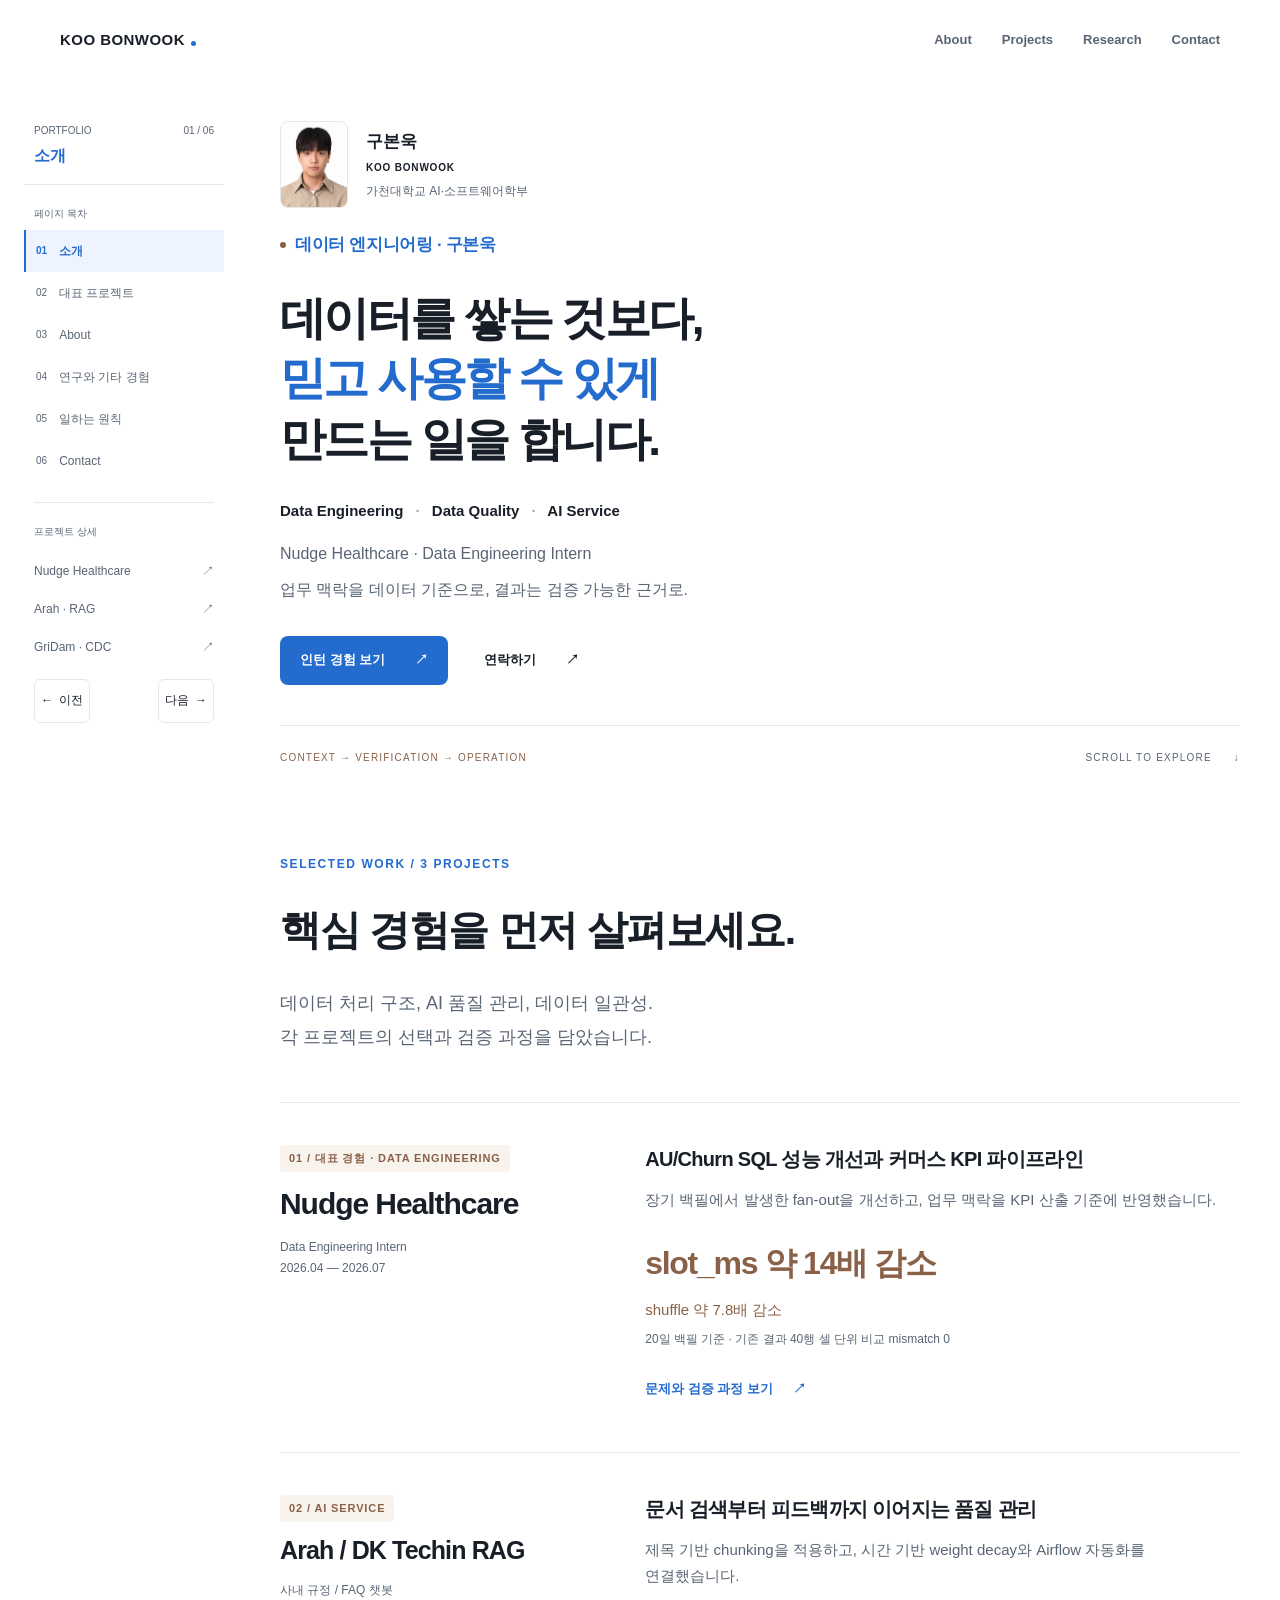
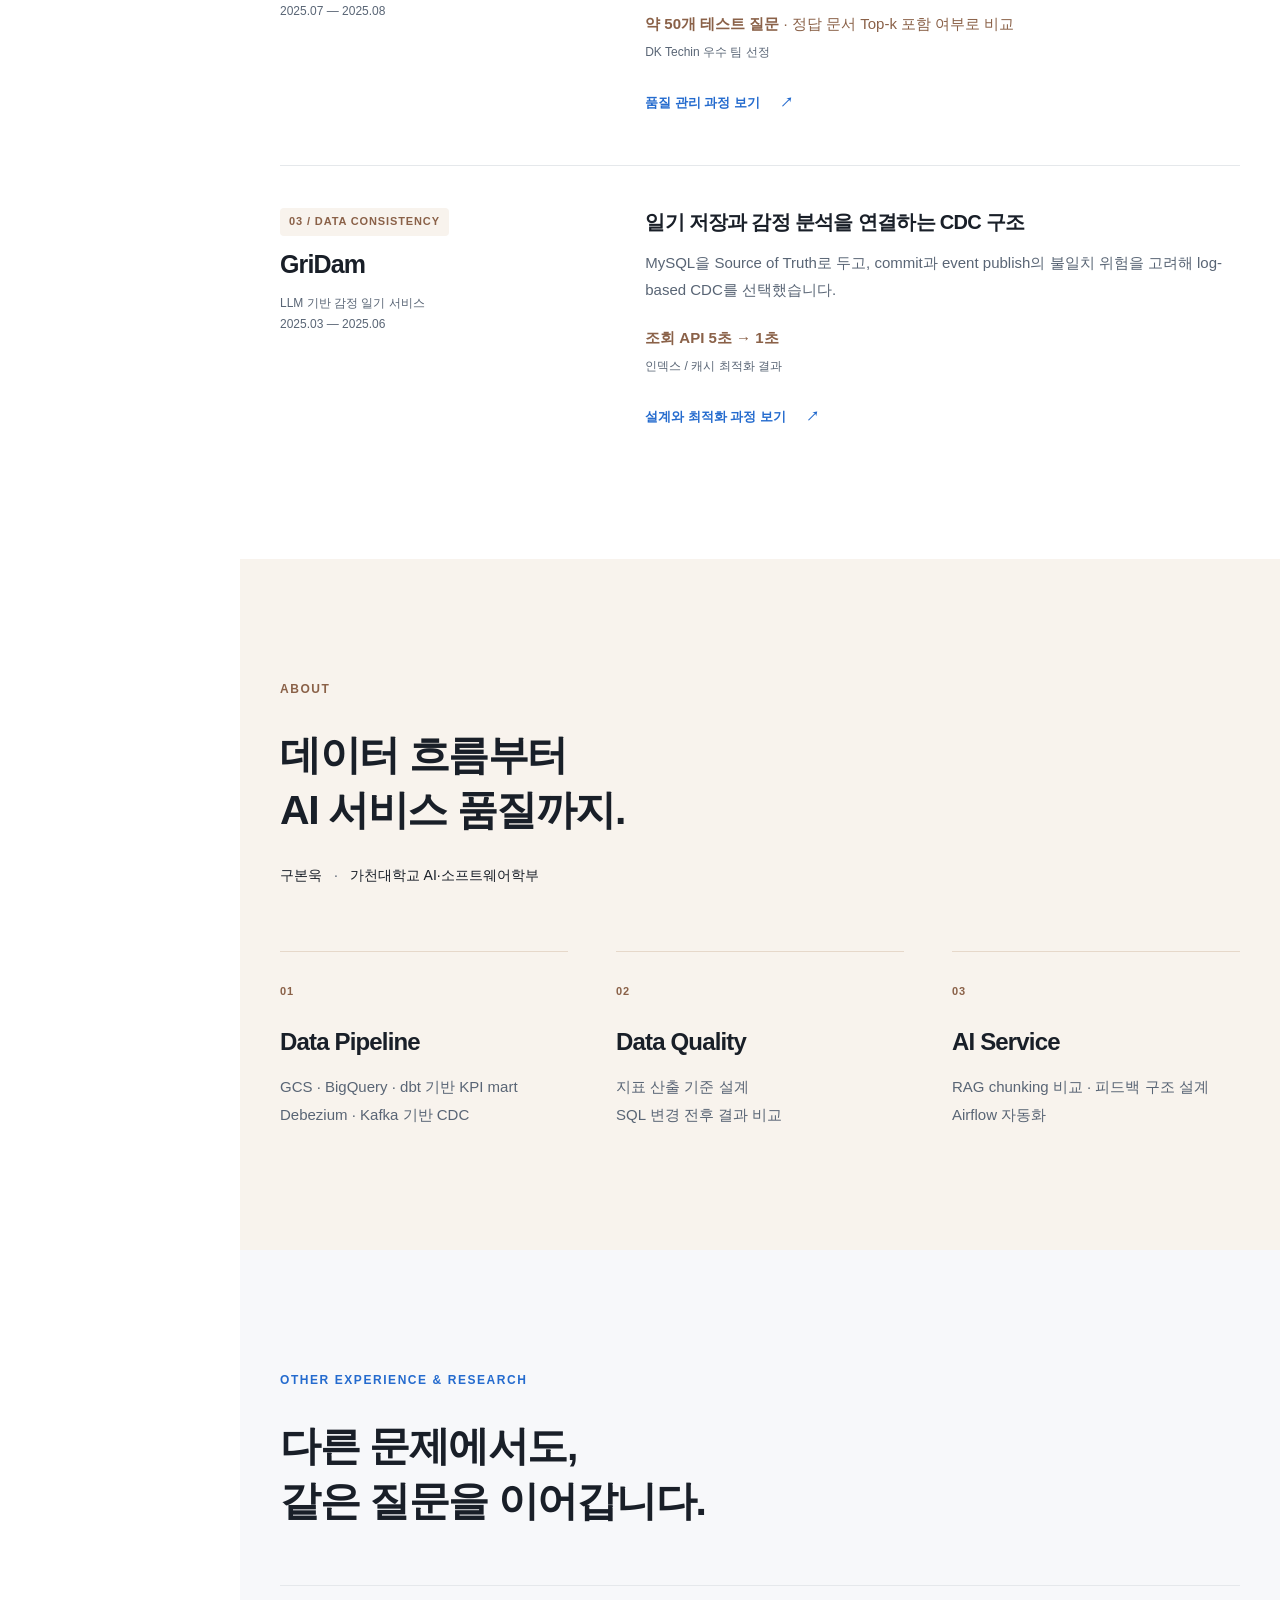
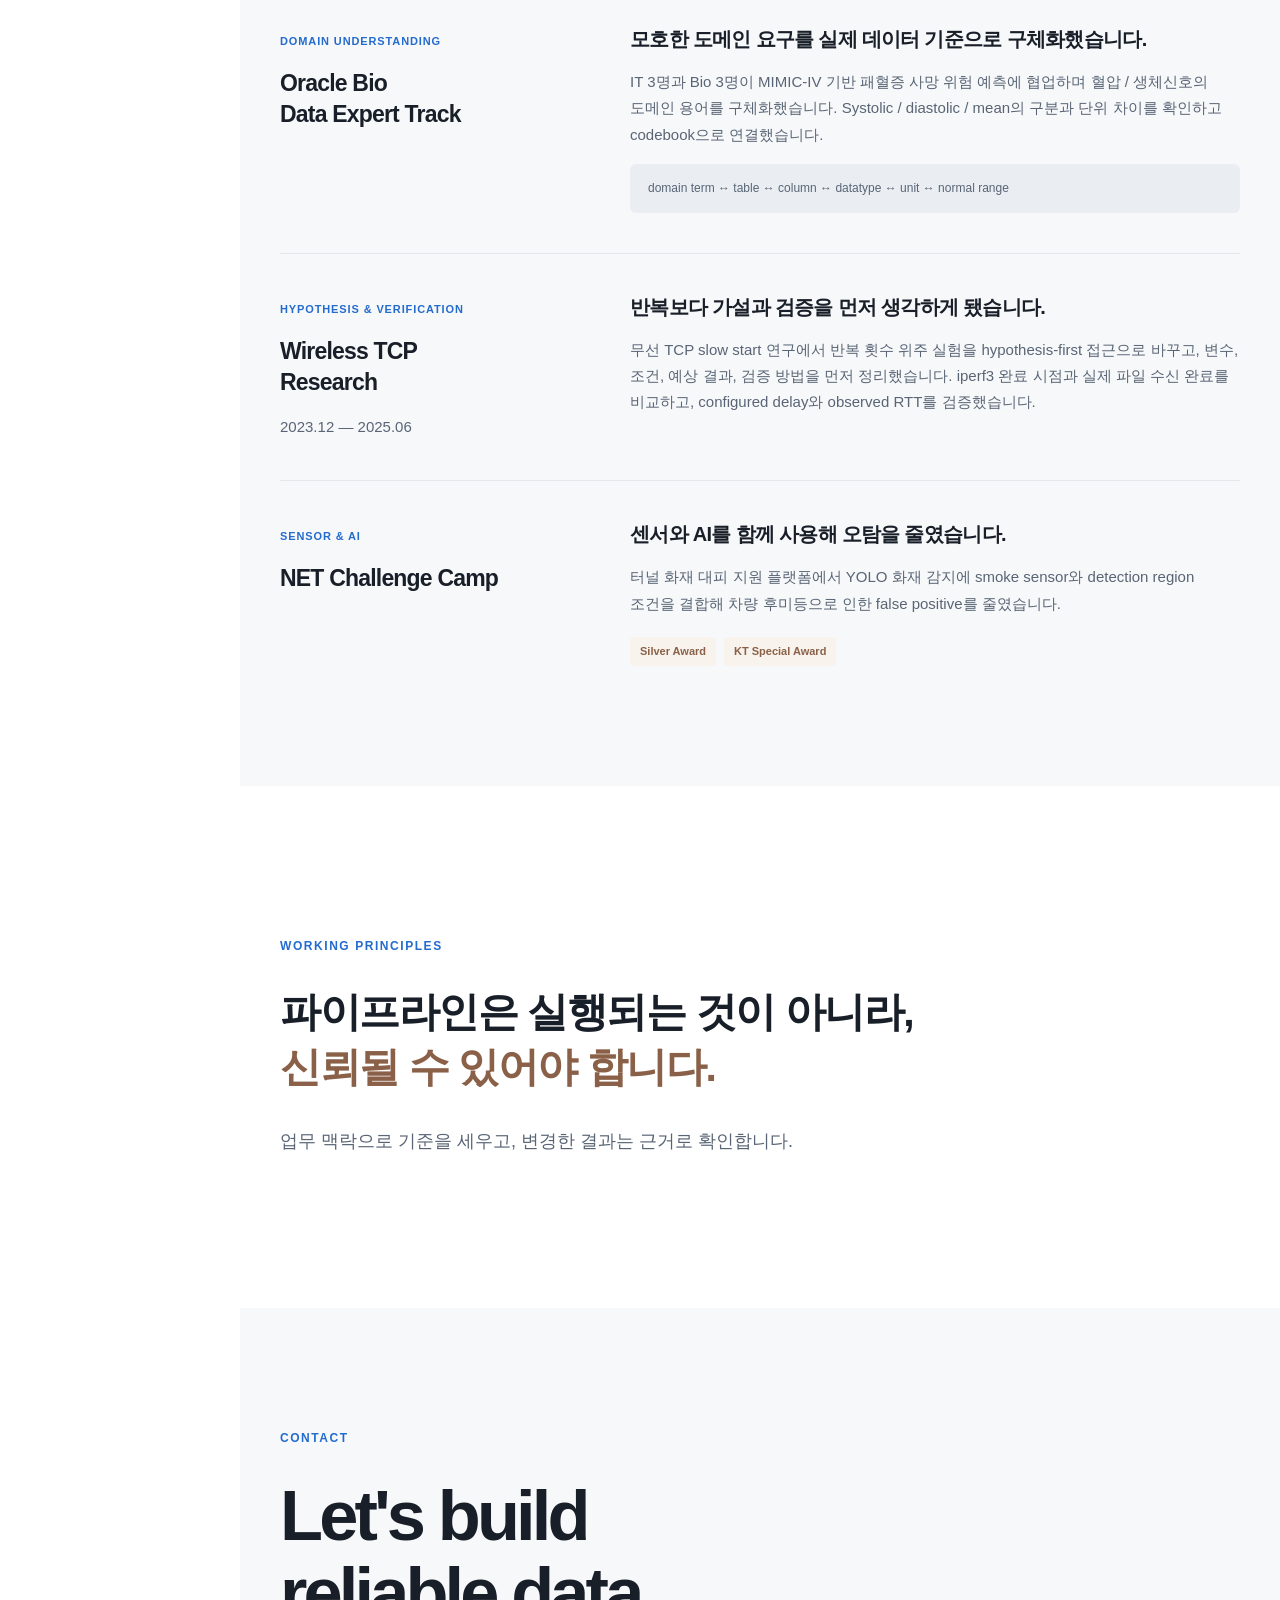
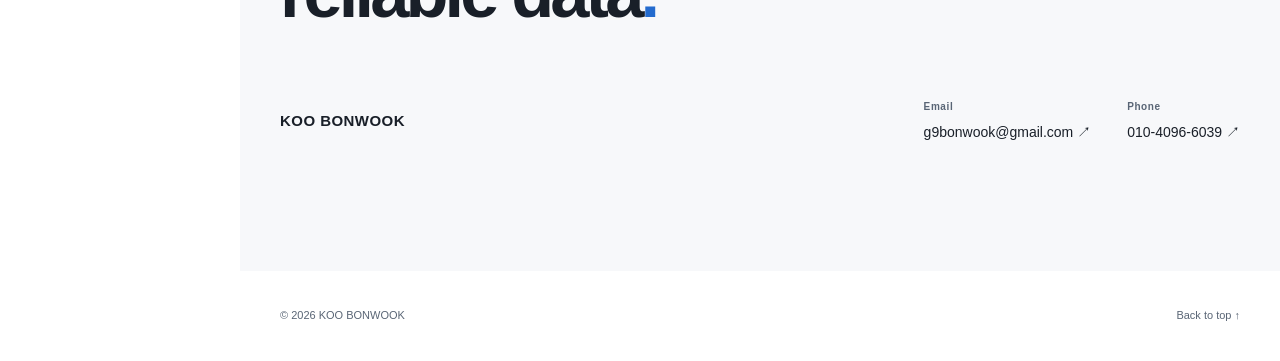
==== commit 7466bb9d: "9번째 배포" ====
--- a/index.html
+++ b/index.html
@@ -53,13 +53,13 @@
         <p class="toc-caption">프로젝트 상세</p>
         <ul class="project-navigation">
           <li>
-            <a href="projects/nudge.html?v=bdc6acb3c384">Nudge Healthcare <span aria-hidden="true">↗</span></a>
-          </li>
-          <li>
-            <a href="projects/arah.html?v=bdc6acb3c384">Arah · RAG <span aria-hidden="true">↗</span></a>
-          </li>
-          <li>
-            <a href="projects/gridam.html?v=bdc6acb3c384">GriDam · CDC <span aria-hidden="true">↗</span></a>
+            <a href="projects/nudge.html?v=9a79f69fd420">Nudge Healthcare <span aria-hidden="true">↗</span></a>
+          </li>
+          <li>
+            <a href="projects/arah.html?v=9a79f69fd420">Arah · RAG <span aria-hidden="true">↗</span></a>
+          </li>
+          <li>
+            <a href="projects/gridam.html?v=9a79f69fd420">GriDam · CDC <span aria-hidden="true">↗</span></a>
           </li>
         </ul>
       </nav>
@@ -75,9 +75,9 @@
             <option value="#contact">06 / Contact</option>
           </optgroup>
           <optgroup label="프로젝트 이동">
-            <option value="projects/nudge.html?v=bdc6acb3c384">Nudge Healthcare</option>
-            <option value="projects/arah.html?v=bdc6acb3c384">Arah · RAG</option>
-            <option value="projects/gridam.html?v=bdc6acb3c384">GriDam · CDC</option>
+            <option value="projects/nudge.html?v=9a79f69fd420">Nudge Healthcare</option>
+            <option value="projects/arah.html?v=9a79f69fd420">Arah · RAG</option>
+            <option value="projects/gridam.html?v=9a79f69fd420">GriDam · CDC</option>
           </optgroup>
         </select>
         <div class="reading-pagination">
@@ -99,7 +99,7 @@
           <p class="hero-specialties">Data Engineering <span>·</span> Data Quality <span>·</span> AI Service</p>
           <p class="hero-description"><span class="hero-experience">Nudge Healthcare · Data Engineering Intern</span>업무 맥락을 데이터 기준으로, 결과는 검증 가능한 근거로.</p>
           <div class="hero-actions">
-            <a class="button button-primary" href="projects/nudge.html?v=bdc6acb3c384">인턴 경험 보기 <span aria-hidden="true">↗</span></a><a class="button button-text" href="#contact">연락하기 <span aria-hidden="true">↗</span></a>
+            <a class="button button-primary" href="projects/nudge.html?v=9a79f69fd420">인턴 경험 보기 <span aria-hidden="true">↗</span></a><a class="button button-text" href="#contact">연락하기 <span aria-hidden="true">↗</span></a>
           </div>
         </div>
         <div class="hero-bottom">
@@ -111,26 +111,26 @@
           <p class="eyebrow">SELECTED WORK / 3 PROJECTS</p><h2 id="work-title">핵심 경험을 먼저 살펴보세요.</h2><p class="section-intro">데이터 처리 구조, AI 품질 관리, 데이터 일관성.<br>각 프로젝트의 선택과 검증 과정을 담았습니다.</p>
           <article class="work-row work-featured" id="experience">
             <div class="work-identity">
-              <span class="small-index">01 / 대표 경험 · DATA ENGINEERING</span><h3><a href="projects/nudge.html?v=bdc6acb3c384">Nudge Healthcare</a></h3><p>Data Engineering Intern<br>2026.04 — 2026.07</p>
+              <span class="small-index">01 / 대표 경험 · DATA ENGINEERING</span><h3><a href="projects/nudge.html?v=9a79f69fd420">Nudge Healthcare</a></h3><p>Data Engineering Intern<br>2026.04 — 2026.07</p>
             </div>
             <div class="work-summary">
-              <h4>AU/Churn 계산 구조 개선과 커머스 KPI 파이프라인</h4><p>장기 백필에서 발생한 fan-out을 개선하고, 업무 맥락을 KPI 산출 기준에 반영했습니다.</p><p class="work-evidence"><strong>slot_ms 약 14배 감소</strong><span>shuffle 약 7.8배 감소</span></p><p class="work-note">20일 백필 기준 · 기존 결과 40행 셀 단위 비교 mismatch 0</p><a class="detail-link" href="projects/nudge.html?v=bdc6acb3c384">문제와 검증 과정 보기 <span aria-hidden="true">↗</span></a>
+              <h4>AU/Churn SQL 성능 개선과 커머스 KPI 파이프라인</h4><p>장기 백필에서 발생한 fan-out을 개선하고, 업무 맥락을 KPI 산출 기준에 반영했습니다.</p><p class="work-evidence"><strong>slot_ms 약 14배 감소</strong><span>shuffle 약 7.8배 감소</span></p><p class="work-note">20일 백필 기준 · 기존 결과 40행 셀 단위 비교 mismatch 0</p><a class="detail-link" href="projects/nudge.html?v=9a79f69fd420">문제와 검증 과정 보기 <span aria-hidden="true">↗</span></a>
             </div>
           </article>
           <article class="work-row" id="projects">
             <div class="work-identity">
-              <span class="small-index">02 / AI SERVICE</span><h3><a href="projects/arah.html?v=bdc6acb3c384">Arah / DK Techin RAG</a></h3><p>사내 규정 / FAQ 챗봇<br>2025.07 — 2025.08</p>
+              <span class="small-index">02 / AI SERVICE</span><h3><a href="projects/arah.html?v=9a79f69fd420">Arah / DK Techin RAG</a></h3><p>사내 규정 / FAQ 챗봇<br>2025.07 — 2025.08</p>
             </div>
             <div class="work-summary">
-              <h4>문서 검색부터 피드백까지 이어지는 품질 관리</h4><p>제목 기반 chunking을 적용하고, 시간 기반 weight decay와 Airflow 자동화를 연결했습니다.</p><p class="work-evidence"><strong>약 50개 테스트 질문</strong> · 정답 문서 Top-k 포함 여부로 비교</p><p class="work-note">DK Techin 우수 팀 선정</p><a class="detail-link" href="projects/arah.html?v=bdc6acb3c384">품질 관리 과정 보기 <span aria-hidden="true">↗</span></a>
+              <h4>문서 검색부터 피드백까지 이어지는 품질 관리</h4><p>제목 기반 chunking을 적용하고, 시간 기반 weight decay와 Airflow 자동화를 연결했습니다.</p><p class="work-evidence"><strong>약 50개 테스트 질문</strong> · 정답 문서 Top-k 포함 여부로 비교</p><p class="work-note">DK Techin 우수 팀 선정</p><a class="detail-link" href="projects/arah.html?v=9a79f69fd420">품질 관리 과정 보기 <span aria-hidden="true">↗</span></a>
             </div>
           </article>
           <article class="work-row" id="gridam">
             <div class="work-identity">
-              <span class="small-index">03 / DATA CONSISTENCY</span><h3><a href="projects/gridam.html?v=bdc6acb3c384">GriDam</a></h3><p>LLM 기반 감정 일기 서비스<br>2025.03 — 2025.06</p>
+              <span class="small-index">03 / DATA CONSISTENCY</span><h3><a href="projects/gridam.html?v=9a79f69fd420">GriDam</a></h3><p>LLM 기반 감정 일기 서비스<br>2025.03 — 2025.06</p>
             </div>
             <div class="work-summary">
-              <h4>일기 저장과 감정 분석을 연결하는 CDC 구조</h4><p>MySQL을 Source of Truth로 두고, commit과 event publish의 불일치 위험을 고려해 log-based CDC를 선택했습니다.</p><p class="work-evidence"><strong>조회 API 5초 → 1초</strong></p><p class="work-note">인덱스 / 캐시 최적화 결과</p><a class="detail-link" href="projects/gridam.html?v=bdc6acb3c384">설계와 최적화 과정 보기 <span aria-hidden="true">↗</span></a>
+              <h4>일기 저장과 감정 분석을 연결하는 CDC 구조</h4><p>MySQL을 Source of Truth로 두고, commit과 event publish의 불일치 위험을 고려해 log-based CDC를 선택했습니다.</p><p class="work-evidence"><strong>조회 API 5초 → 1초</strong></p><p class="work-note">인덱스 / 캐시 최적화 결과</p><a class="detail-link" href="projects/gridam.html?v=9a79f69fd420">설계와 최적화 과정 보기 <span aria-hidden="true">↗</span></a>
             </div>
           </article>
         </div>
@@ -138,17 +138,17 @@
       <section class="section section-soft" id="about" aria-labelledby="about-title">
         <div class="container reveal">
           <p class="eyebrow">ABOUT</p>
-          <h2 id="about-title">기술보다 먼저,<br>데이터가 왜 필요한지 봅니다.</h2>
-          <p class="profile-line">구본욱 <span>·</span> 가천대학교 AI·소프트웨어학부</p><p class="section-intro">같은 데이터도 업무 맥락과 산출 기준에 따라 다른 판단을 만듭니다.<br class="desktop-break"> 데이터의 의미를 이해하고, 결과를 검증하며, 운영까지 이어지는 구조를 고민합니다.</p>
+          <h2 id="about-title">데이터 흐름부터<br>AI 서비스 품질까지.</h2>
+          <p class="profile-line">구본욱 <span>·</span> 가천대학교 AI·소프트웨어학부</p>
           <div class="expertise-grid">
             <div class="expertise">
-              <span class="small-index">01</span><h3>Data Pipeline</h3><p>수집부터 적재, 변환까지.<br>업무에 필요한 데이터가 이어지는 흐름을 설계합니다.</p>
+              <span class="small-index">01</span><h3>Data Pipeline</h3><p>GCS · BigQuery · dbt 기반 KPI mart<br>Debezium · Kafka 기반 CDC</p>
             </div>
             <div class="expertise">
-              <span class="small-index">02</span><h3>Data Quality</h3><p>산출 기준부터 변경 전후 결과까지.<br>데이터를 믿고 사용할 수 있는 근거를 확인합니다.</p>
+              <span class="small-index">02</span><h3>Data Quality</h3><p>지표 산출 기준 설계<br>SQL 변경 전후 결과 비교</p>
             </div>
             <div class="expertise">
-              <span class="small-index">03</span><h3>AI Service</h3><p>문서 구조부터 피드백과 자동화까지.<br>지속적으로 품질을 관리하는 서비스를 고민합니다.</p>
+              <span class="small-index">03</span><h3>AI Service</h3><p>RAG chunking 비교 · 피드백 구조 설계<br>Airflow 자동화</p>
             </div>
           </div>
         </div>
@@ -188,17 +188,7 @@
       <section class="section principles" id="principles" aria-labelledby="principles-title">
         <div class="container reveal">
           <p class="eyebrow">WORKING PRINCIPLES</p><h2 id="principles-title">파이프라인은 실행되는 것이 아니라,<br><span class="accent">신뢰될 수 있어야 합니다.</span></h2>
-          <div class="expertise-grid">
-            <div class="expertise">
-              <span class="small-index">01</span><h3>Context</h3><p>데이터가 어떤 업무에서<br>생성되는지 먼저 이해합니다.</p>
-            </div>
-            <div class="expertise">
-              <span class="small-index">02</span><h3>Verification</h3><p>변경 전후 결과를<br>직접 비교하고 검증합니다.</p>
-            </div>
-            <div class="expertise">
-              <span class="small-index">03</span><h3>Operation</h3><p>한 번 동작하는 구조보다<br>지속 가능한 구조를 지향합니다.</p>
-            </div>
-          </div>
+          <p class="section-intro">업무 맥락으로 기준을 세우고, 변경한 결과는 근거로 확인합니다.</p>
         </div>
       </section>
       <section class="section contact section-soft" id="contact" aria-labelledby="contact-title">
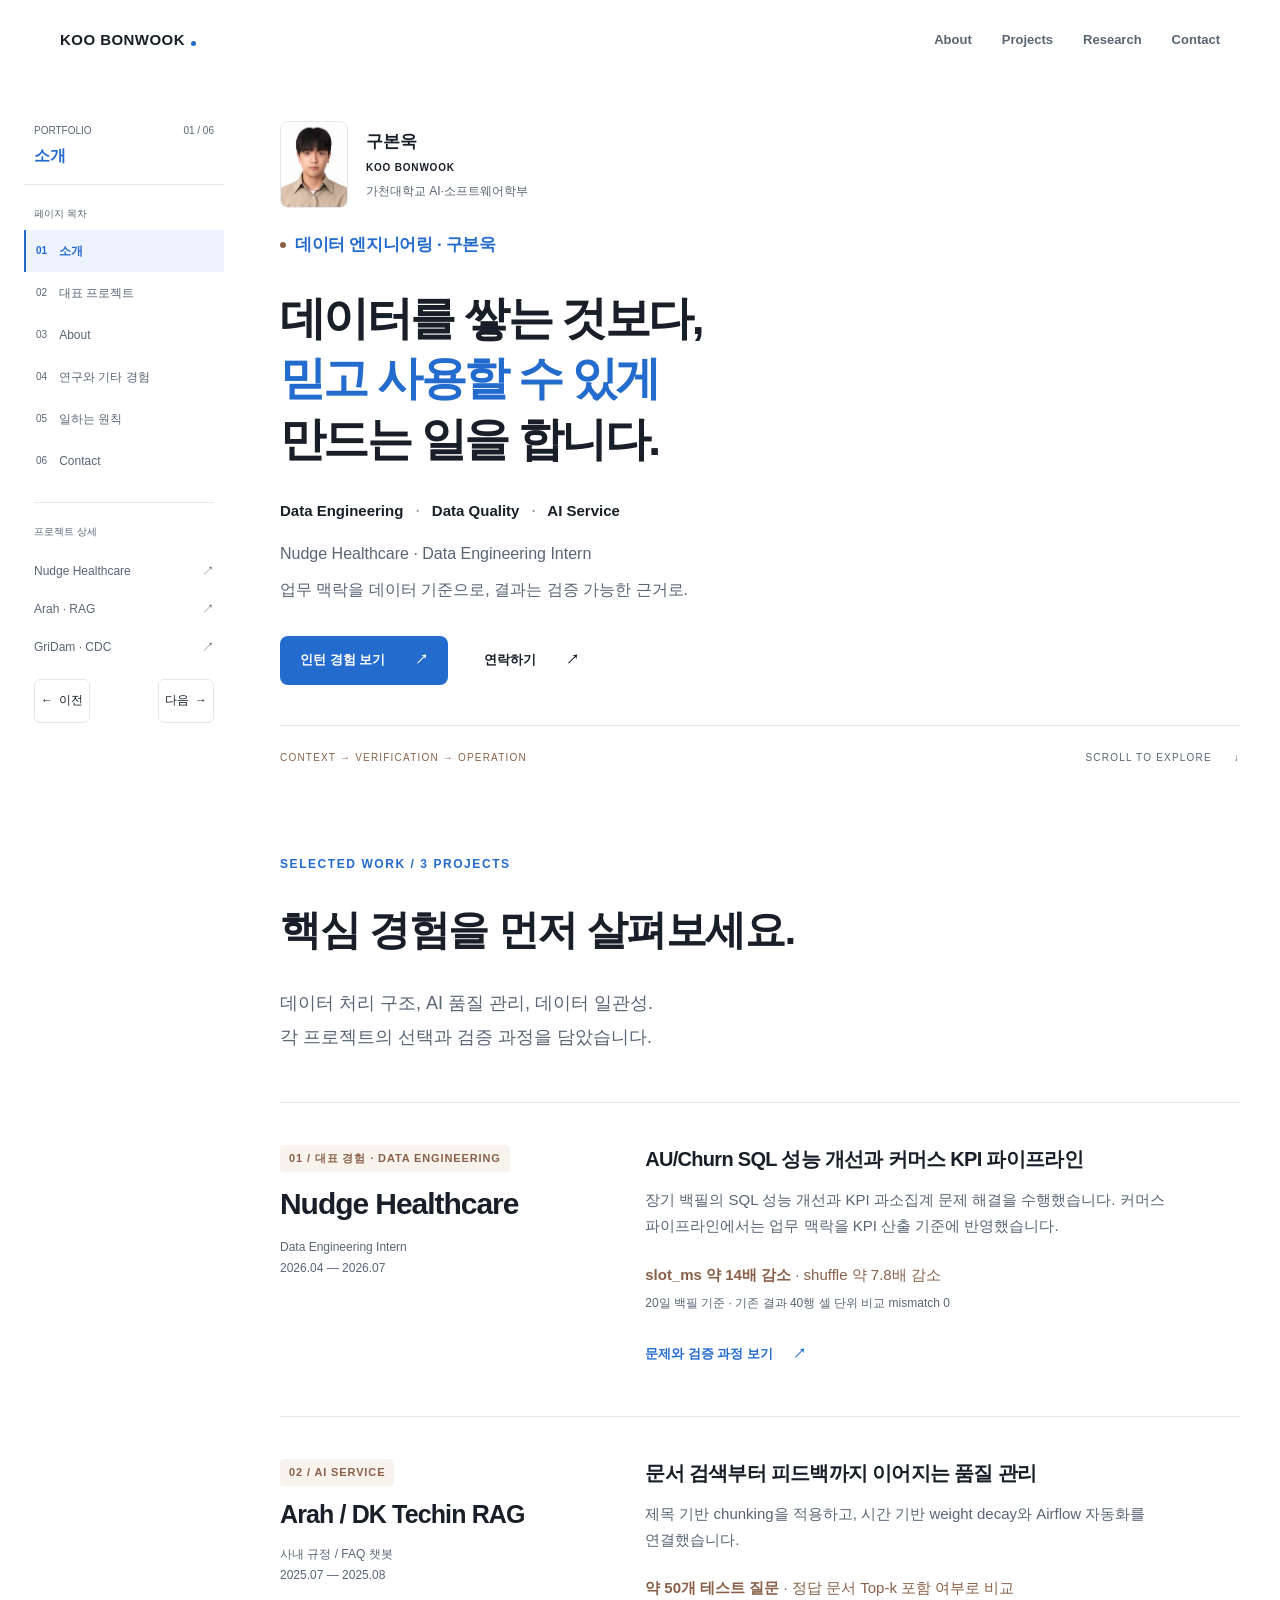
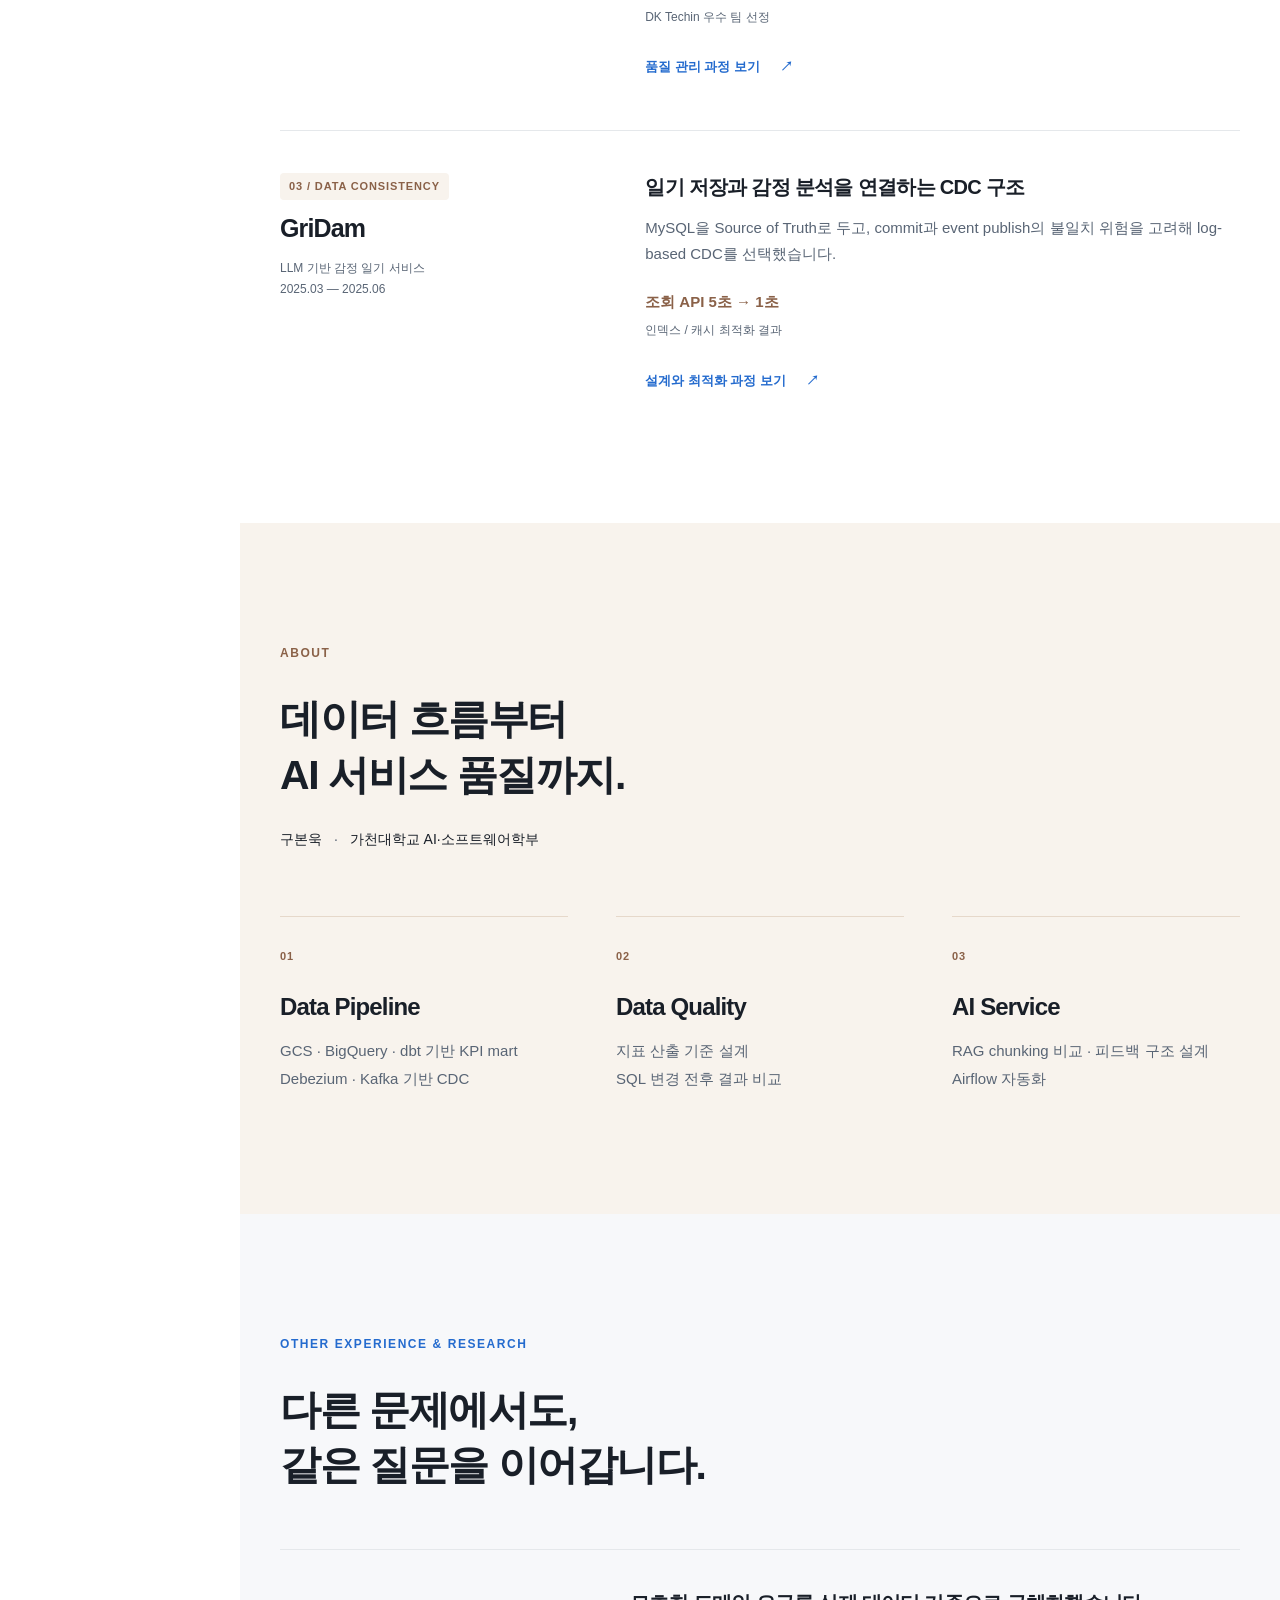
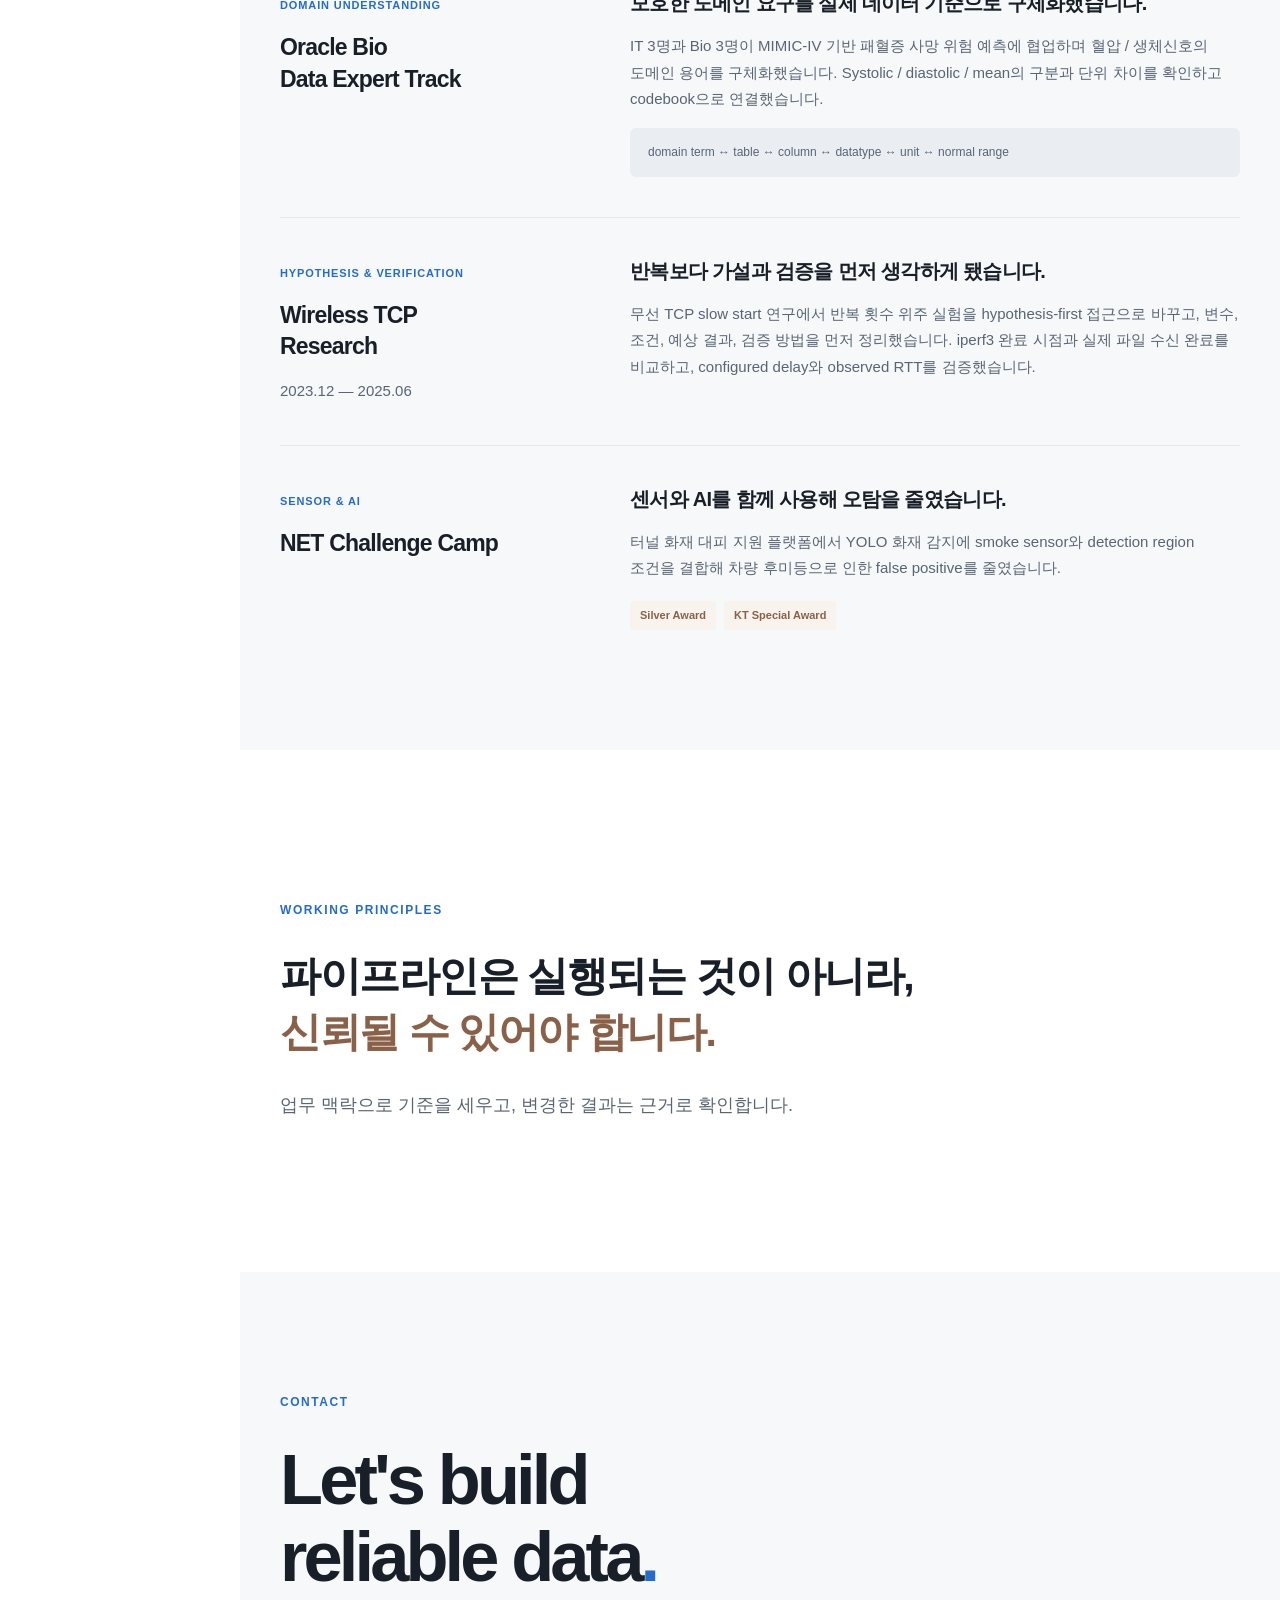
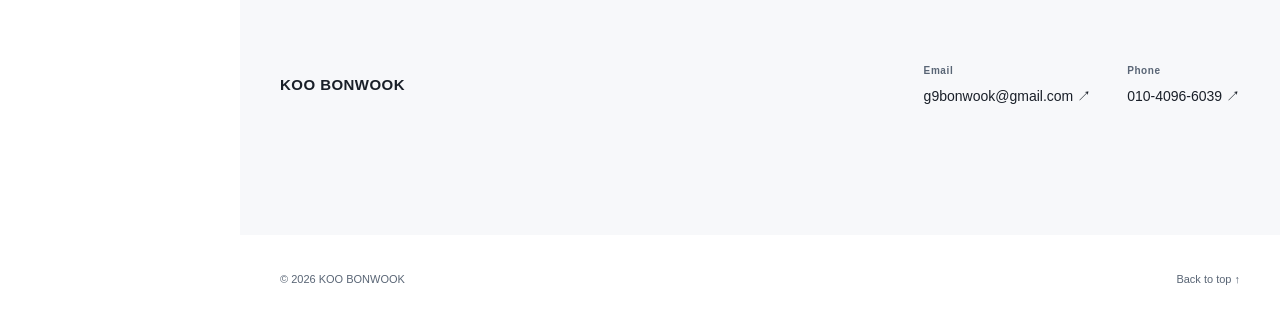
==== commit 7773a0db: "11번째 배포" ====
--- a/index.html
+++ b/index.html
@@ -10,7 +10,7 @@
     <meta property="og:title" content="KOO BONWOOK | Data Engineering Portfolio">
     <meta property="og:description" content="Data Engineering, Data Quality, AI Service를 중심으로 데이터 파이프라인과 AI 서비스를 설계한 구본욱의 포트폴리오입니다.">
     <meta property="og:locale" content="ko_KR">
-    <link rel="stylesheet" href="css/style.css?v=ecc990266f93">
+    <link rel="stylesheet" href="css/style.css?v=4731fe007e62">
     <script src="js/main.js?v=7a9b4fb13cc6" defer></script>
   </head>
   <body class="home-page">
@@ -53,13 +53,13 @@
         <p class="toc-caption">프로젝트 상세</p>
         <ul class="project-navigation">
           <li>
-            <a href="projects/nudge.html?v=9a79f69fd420">Nudge Healthcare <span aria-hidden="true">↗</span></a>
-          </li>
-          <li>
-            <a href="projects/arah.html?v=9a79f69fd420">Arah · RAG <span aria-hidden="true">↗</span></a>
-          </li>
-          <li>
-            <a href="projects/gridam.html?v=9a79f69fd420">GriDam · CDC <span aria-hidden="true">↗</span></a>
+            <a href="projects/nudge.html?v=5d5d25ad497e">Nudge Healthcare <span aria-hidden="true">↗</span></a>
+          </li>
+          <li>
+            <a href="projects/arah.html?v=5d5d25ad497e">Arah · RAG <span aria-hidden="true">↗</span></a>
+          </li>
+          <li>
+            <a href="projects/gridam.html?v=5d5d25ad497e">GriDam · CDC <span aria-hidden="true">↗</span></a>
           </li>
         </ul>
       </nav>
@@ -75,9 +75,9 @@
             <option value="#contact">06 / Contact</option>
           </optgroup>
           <optgroup label="프로젝트 이동">
-            <option value="projects/nudge.html?v=9a79f69fd420">Nudge Healthcare</option>
-            <option value="projects/arah.html?v=9a79f69fd420">Arah · RAG</option>
-            <option value="projects/gridam.html?v=9a79f69fd420">GriDam · CDC</option>
+            <option value="projects/nudge.html?v=5d5d25ad497e">Nudge Healthcare</option>
+            <option value="projects/arah.html?v=5d5d25ad497e">Arah · RAG</option>
+            <option value="projects/gridam.html?v=5d5d25ad497e">GriDam · CDC</option>
           </optgroup>
         </select>
         <div class="reading-pagination">
@@ -99,7 +99,7 @@
           <p class="hero-specialties">Data Engineering <span>·</span> Data Quality <span>·</span> AI Service</p>
           <p class="hero-description"><span class="hero-experience">Nudge Healthcare · Data Engineering Intern</span>업무 맥락을 데이터 기준으로, 결과는 검증 가능한 근거로.</p>
           <div class="hero-actions">
-            <a class="button button-primary" href="projects/nudge.html?v=9a79f69fd420">인턴 경험 보기 <span aria-hidden="true">↗</span></a><a class="button button-text" href="#contact">연락하기 <span aria-hidden="true">↗</span></a>
+            <a class="button button-primary" href="projects/nudge.html?v=5d5d25ad497e">인턴 경험 보기 <span aria-hidden="true">↗</span></a><a class="button button-text" href="#contact">연락하기 <span aria-hidden="true">↗</span></a>
           </div>
         </div>
         <div class="hero-bottom">
@@ -111,26 +111,26 @@
           <p class="eyebrow">SELECTED WORK / 3 PROJECTS</p><h2 id="work-title">핵심 경험을 먼저 살펴보세요.</h2><p class="section-intro">데이터 처리 구조, AI 품질 관리, 데이터 일관성.<br>각 프로젝트의 선택과 검증 과정을 담았습니다.</p>
           <article class="work-row work-featured" id="experience">
             <div class="work-identity">
-              <span class="small-index">01 / 대표 경험 · DATA ENGINEERING</span><h3><a href="projects/nudge.html?v=9a79f69fd420">Nudge Healthcare</a></h3><p>Data Engineering Intern<br>2026.04 — 2026.07</p>
+              <span class="small-index">01 / 대표 경험 · DATA ENGINEERING</span><h3><a href="projects/nudge.html?v=5d5d25ad497e">Nudge Healthcare</a></h3><p>Data Engineering Intern<br>2026.04 — 2026.07</p>
             </div>
             <div class="work-summary">
-              <h4>AU/Churn SQL 성능 개선과 커머스 KPI 파이프라인</h4><p>장기 백필에서 발생한 fan-out을 개선하고, 업무 맥락을 KPI 산출 기준에 반영했습니다.</p><p class="work-evidence"><strong>slot_ms 약 14배 감소</strong><span>shuffle 약 7.8배 감소</span></p><p class="work-note">20일 백필 기준 · 기존 결과 40행 셀 단위 비교 mismatch 0</p><a class="detail-link" href="projects/nudge.html?v=9a79f69fd420">문제와 검증 과정 보기 <span aria-hidden="true">↗</span></a>
+              <h4>AU/Churn SQL 성능 개선과 커머스 KPI 파이프라인</h4><p>장기 백필의 SQL 성능 개선과 KPI 과소집계 문제 해결을 수행했습니다. 커머스 파이프라인에서는 업무 맥락을 KPI 산출 기준에 반영했습니다.</p><p class="work-evidence"><strong>slot_ms 약 14배 감소</strong><span> · shuffle 약 7.8배 감소</span></p><p class="work-note">20일 백필 기준 · 기존 결과 40행 셀 단위 비교 mismatch 0</p><a class="detail-link" href="projects/nudge.html?v=5d5d25ad497e">문제와 검증 과정 보기 <span aria-hidden="true">↗</span></a>
             </div>
           </article>
           <article class="work-row" id="projects">
             <div class="work-identity">
-              <span class="small-index">02 / AI SERVICE</span><h3><a href="projects/arah.html?v=9a79f69fd420">Arah / DK Techin RAG</a></h3><p>사내 규정 / FAQ 챗봇<br>2025.07 — 2025.08</p>
+              <span class="small-index">02 / AI SERVICE</span><h3><a href="projects/arah.html?v=5d5d25ad497e">Arah / DK Techin RAG</a></h3><p>사내 규정 / FAQ 챗봇<br>2025.07 — 2025.08</p>
             </div>
             <div class="work-summary">
-              <h4>문서 검색부터 피드백까지 이어지는 품질 관리</h4><p>제목 기반 chunking을 적용하고, 시간 기반 weight decay와 Airflow 자동화를 연결했습니다.</p><p class="work-evidence"><strong>약 50개 테스트 질문</strong> · 정답 문서 Top-k 포함 여부로 비교</p><p class="work-note">DK Techin 우수 팀 선정</p><a class="detail-link" href="projects/arah.html?v=9a79f69fd420">품질 관리 과정 보기 <span aria-hidden="true">↗</span></a>
+              <h4>문서 검색부터 피드백까지 이어지는 품질 관리</h4><p>제목 기반 chunking을 적용하고, 시간 기반 weight decay와 Airflow 자동화를 연결했습니다.</p><p class="work-evidence"><strong>약 50개 테스트 질문</strong> · 정답 문서 Top-k 포함 여부로 비교</p><p class="work-note">DK Techin 우수 팀 선정</p><a class="detail-link" href="projects/arah.html?v=5d5d25ad497e">품질 관리 과정 보기 <span aria-hidden="true">↗</span></a>
             </div>
           </article>
           <article class="work-row" id="gridam">
             <div class="work-identity">
-              <span class="small-index">03 / DATA CONSISTENCY</span><h3><a href="projects/gridam.html?v=9a79f69fd420">GriDam</a></h3><p>LLM 기반 감정 일기 서비스<br>2025.03 — 2025.06</p>
+              <span class="small-index">03 / DATA CONSISTENCY</span><h3><a href="projects/gridam.html?v=5d5d25ad497e">GriDam</a></h3><p>LLM 기반 감정 일기 서비스<br>2025.03 — 2025.06</p>
             </div>
             <div class="work-summary">
-              <h4>일기 저장과 감정 분석을 연결하는 CDC 구조</h4><p>MySQL을 Source of Truth로 두고, commit과 event publish의 불일치 위험을 고려해 log-based CDC를 선택했습니다.</p><p class="work-evidence"><strong>조회 API 5초 → 1초</strong></p><p class="work-note">인덱스 / 캐시 최적화 결과</p><a class="detail-link" href="projects/gridam.html?v=9a79f69fd420">설계와 최적화 과정 보기 <span aria-hidden="true">↗</span></a>
+              <h4>일기 저장과 감정 분석을 연결하는 CDC 구조</h4><p>MySQL을 Source of Truth로 두고, commit과 event publish의 불일치 위험을 고려해 log-based CDC를 선택했습니다.</p><p class="work-evidence"><strong>조회 API 5초 → 1초</strong></p><p class="work-note">인덱스 / 캐시 최적화 결과</p><a class="detail-link" href="projects/gridam.html?v=5d5d25ad497e">설계와 최적화 과정 보기 <span aria-hidden="true">↗</span></a>
             </div>
           </article>
         </div>
--- a/css/style.css
+++ b/css/style.css
@@ -1296,8 +1296,8 @@
 .home-page .hero .eyebrow { font-size: 17px; font-weight: 700; letter-spacing: -.02em; }
 .hero-experience { display: block; margin-bottom: 8px; }
 .work-featured .work-identity h3 { font-size: 30px; }
-.work-featured .work-evidence strong { display: block; font-size: clamp(24px, 2.5vw, 32px); letter-spacing: -.04em; }
-.work-featured .work-evidence > span { display: block; margin-top: 6px; }
+.work-featured .work-evidence strong { font-size: inherit; letter-spacing: inherit; }
+.work-featured .work-evidence > span { display: inline; }
 .case-outline { display: flex; flex-wrap: wrap; align-items: center; gap: 8px 12px; margin-top: 28px; font-size: 13px; }
 .case-outline a { display: inline-flex; align-items: center; min-height: 44px; color: var(--color-accent); }
 .case-outline a:hover { text-decoration: underline; text-underline-offset: 4px; }
@@ -1314,3 +1314,9 @@
   .home-page .hero-actions { gap: 8px; }
   .work-featured .work-identity h3 { font-size: 27px; }
 }
+
+/* Separate Nudge cases with existing colors and open typography. */
+.case-metrics-label { margin-top: 32px; color: var(--color-support); font-size: 13px; font-weight: 650; }
+.case-metrics-label + .metrics { margin-top: 16px; }
+.detail-section.case-start { margin-top: 32px; border-top: 3px solid var(--color-support-border); }
+.case-capabilities { margin-top: 18px; font-size: 13px; color: var(--color-support); line-height: 1.8; }
